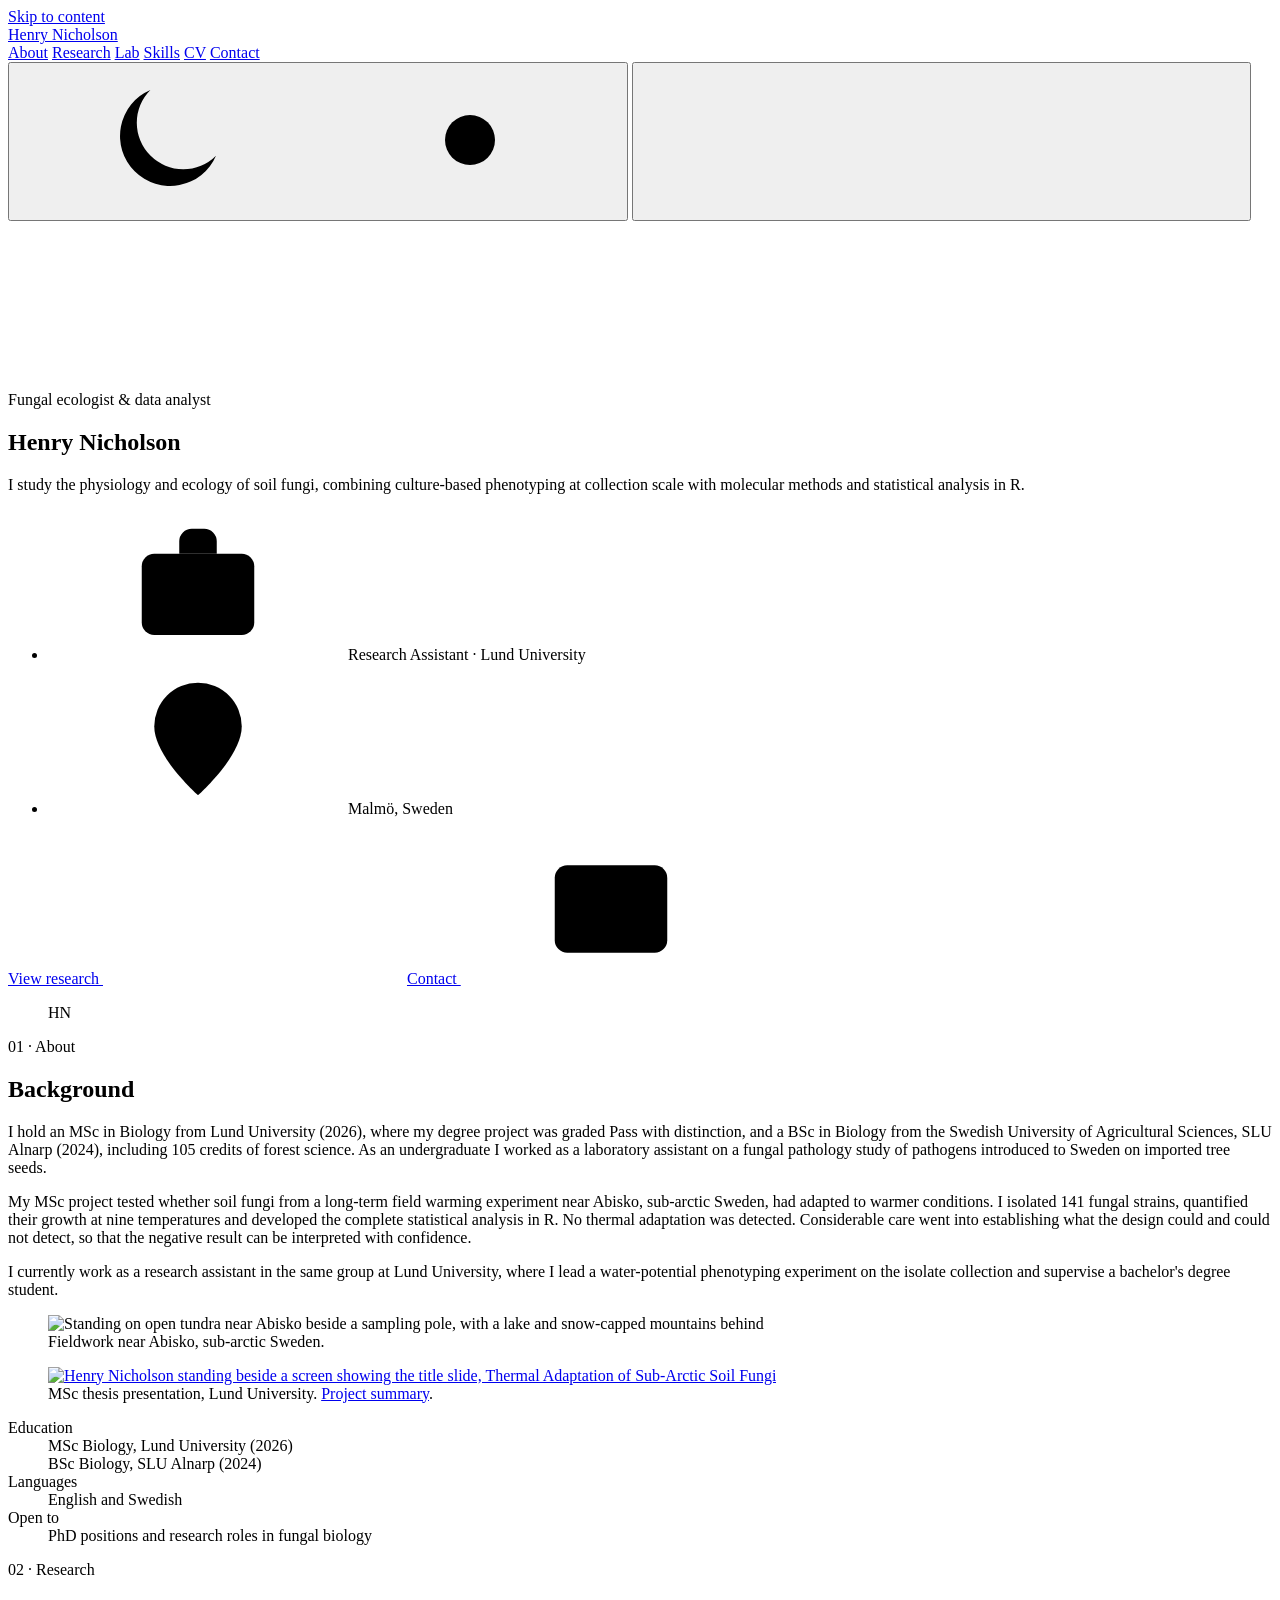
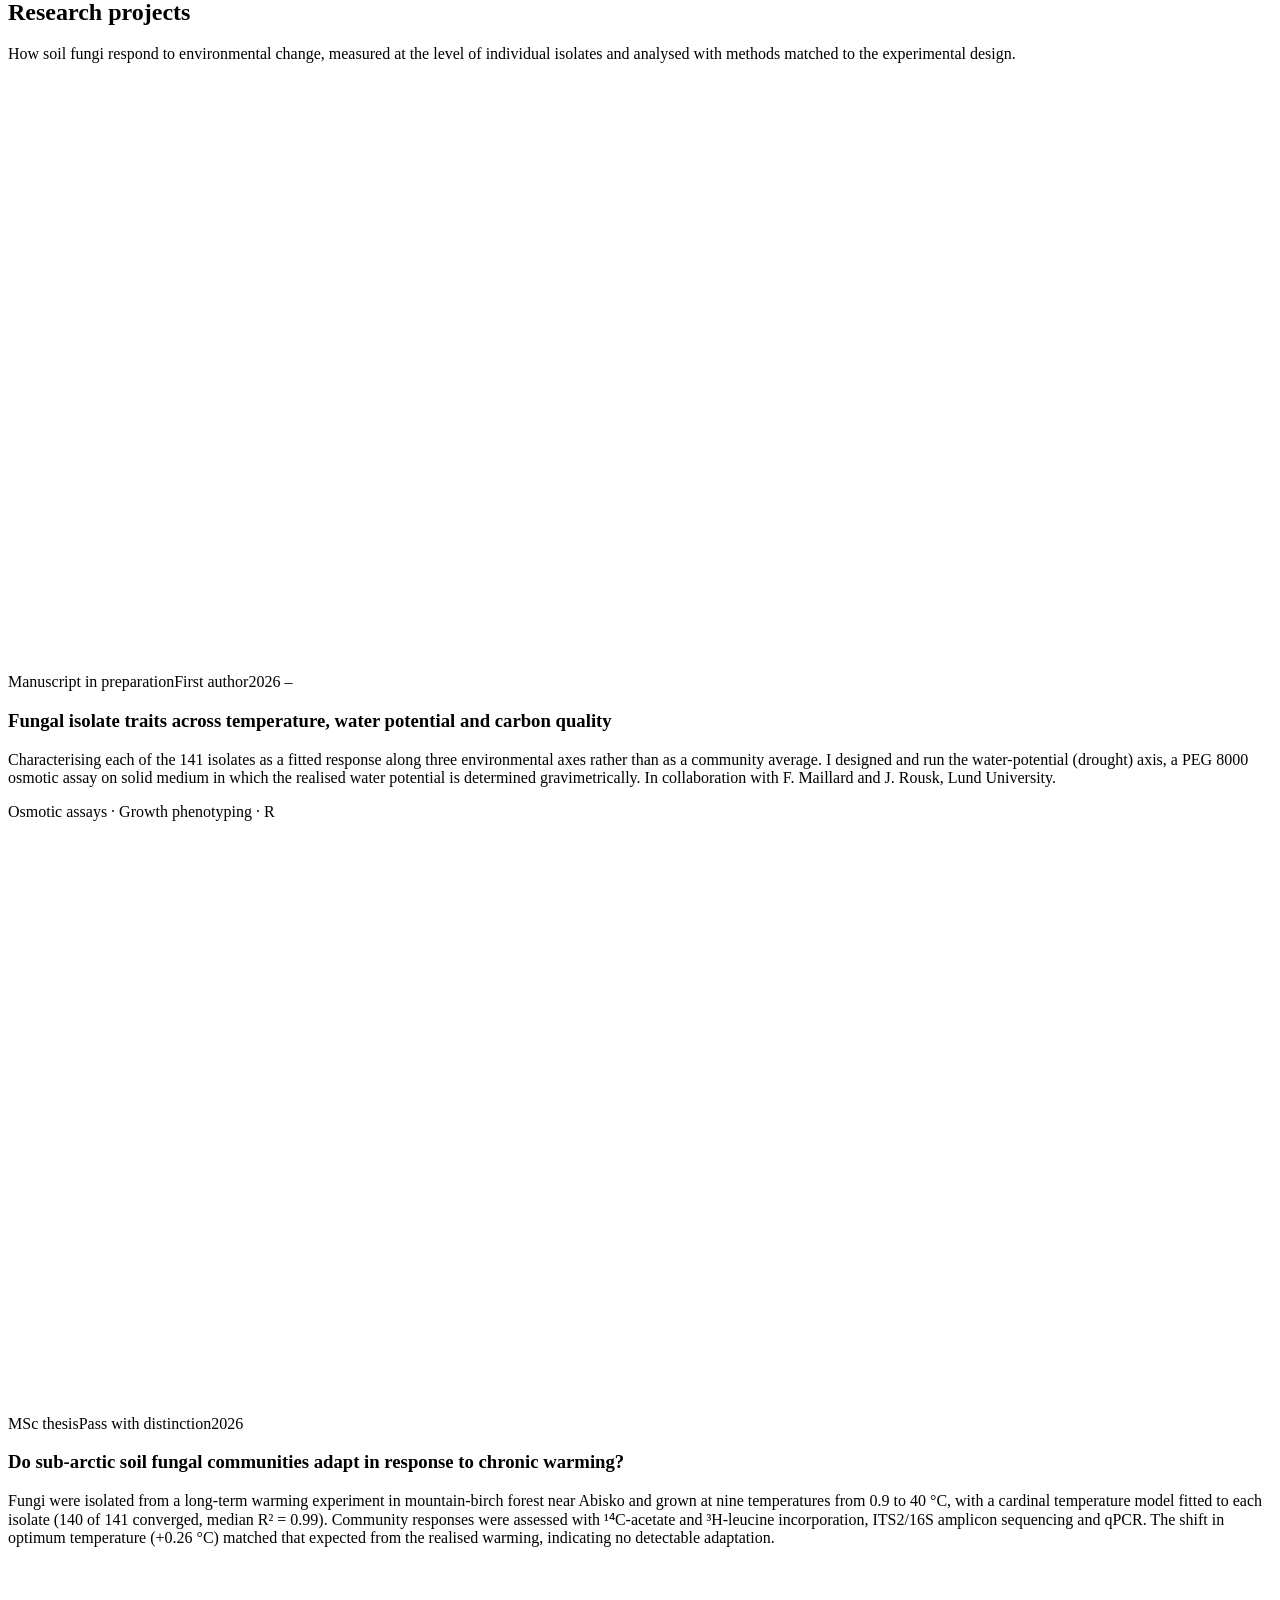
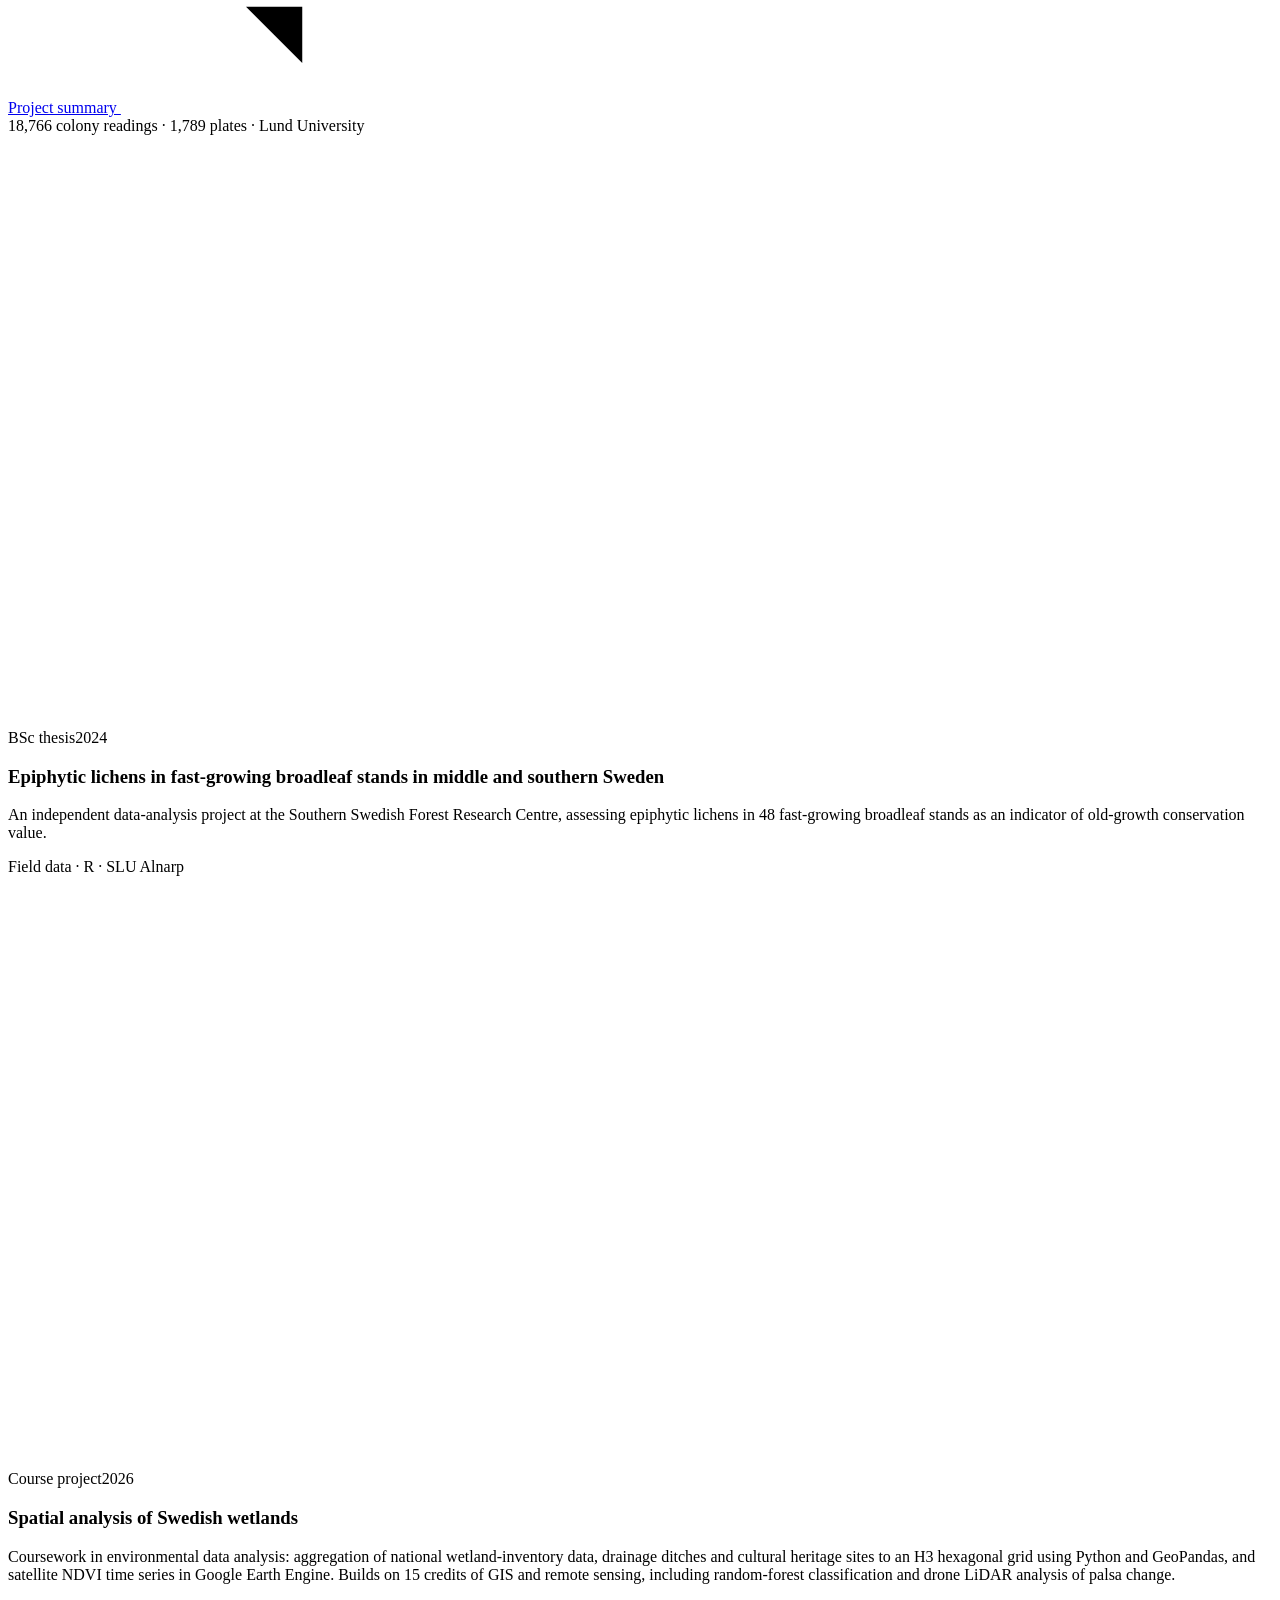
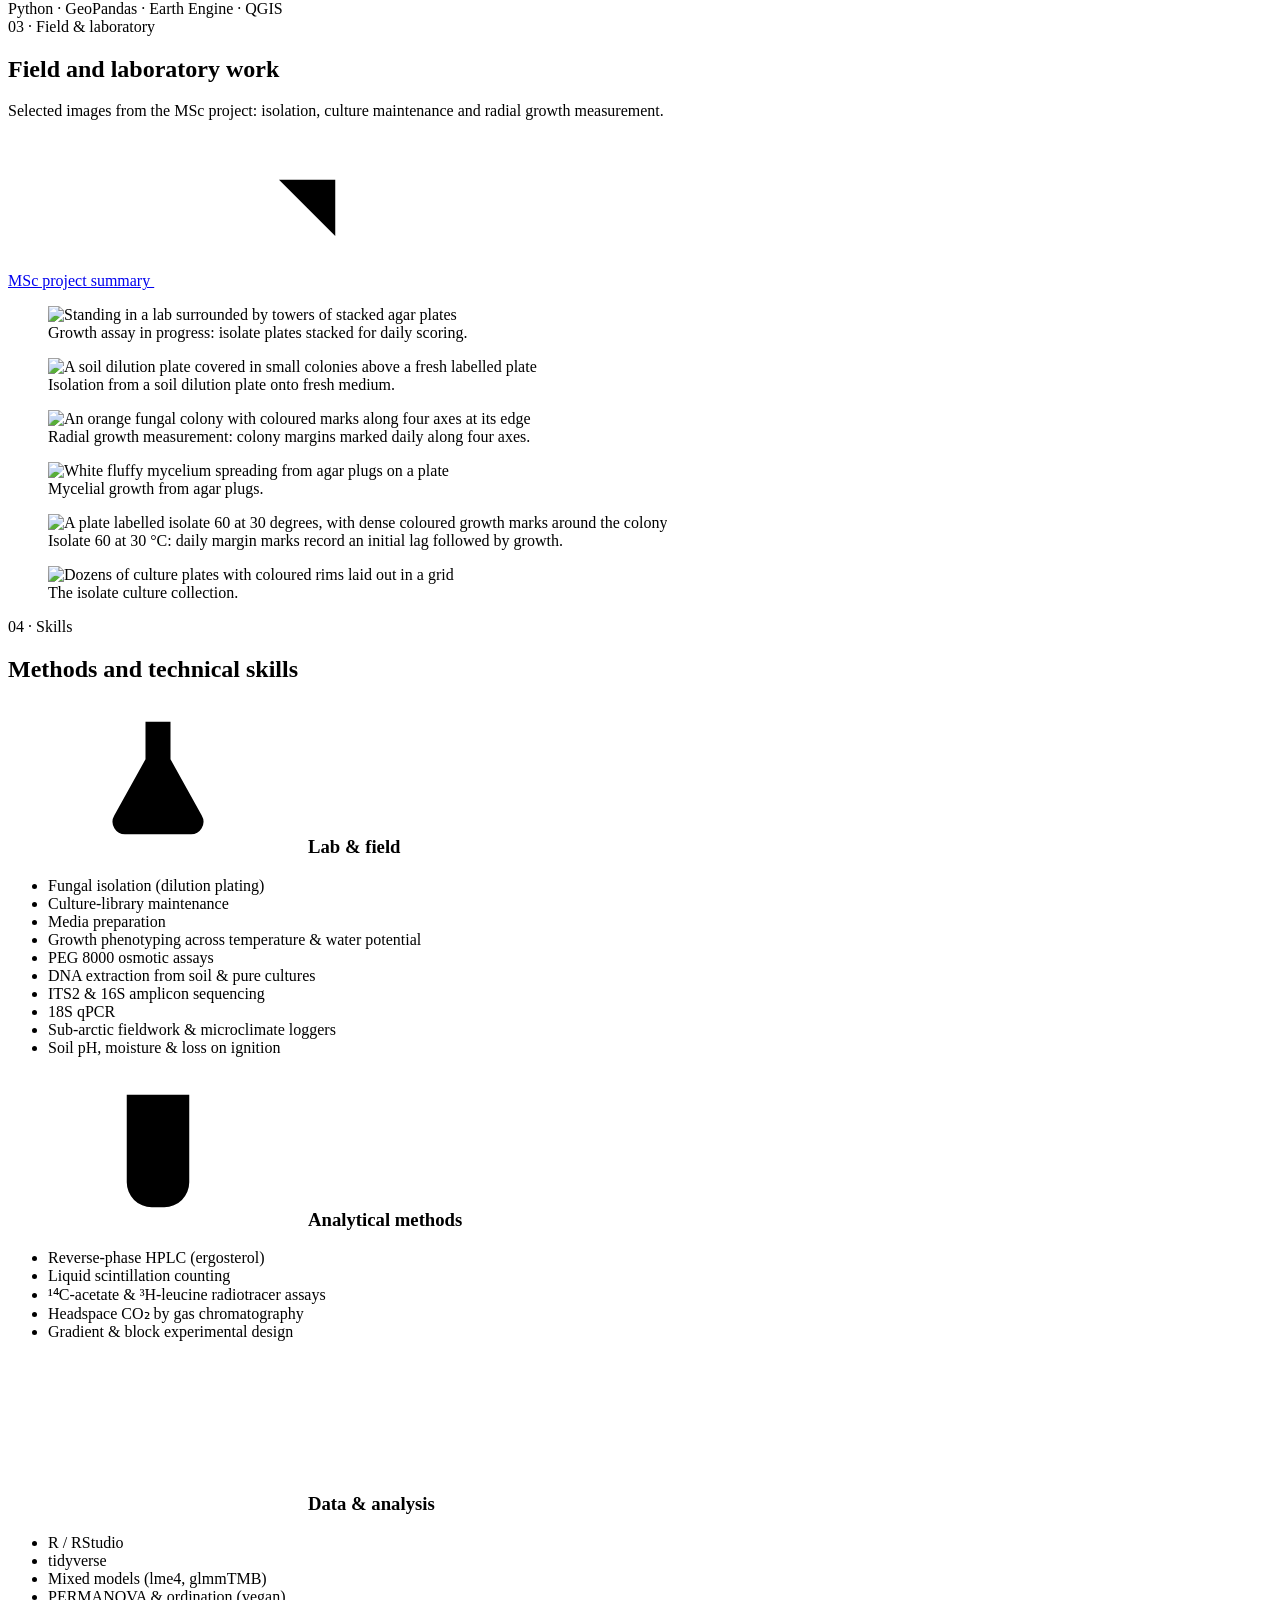
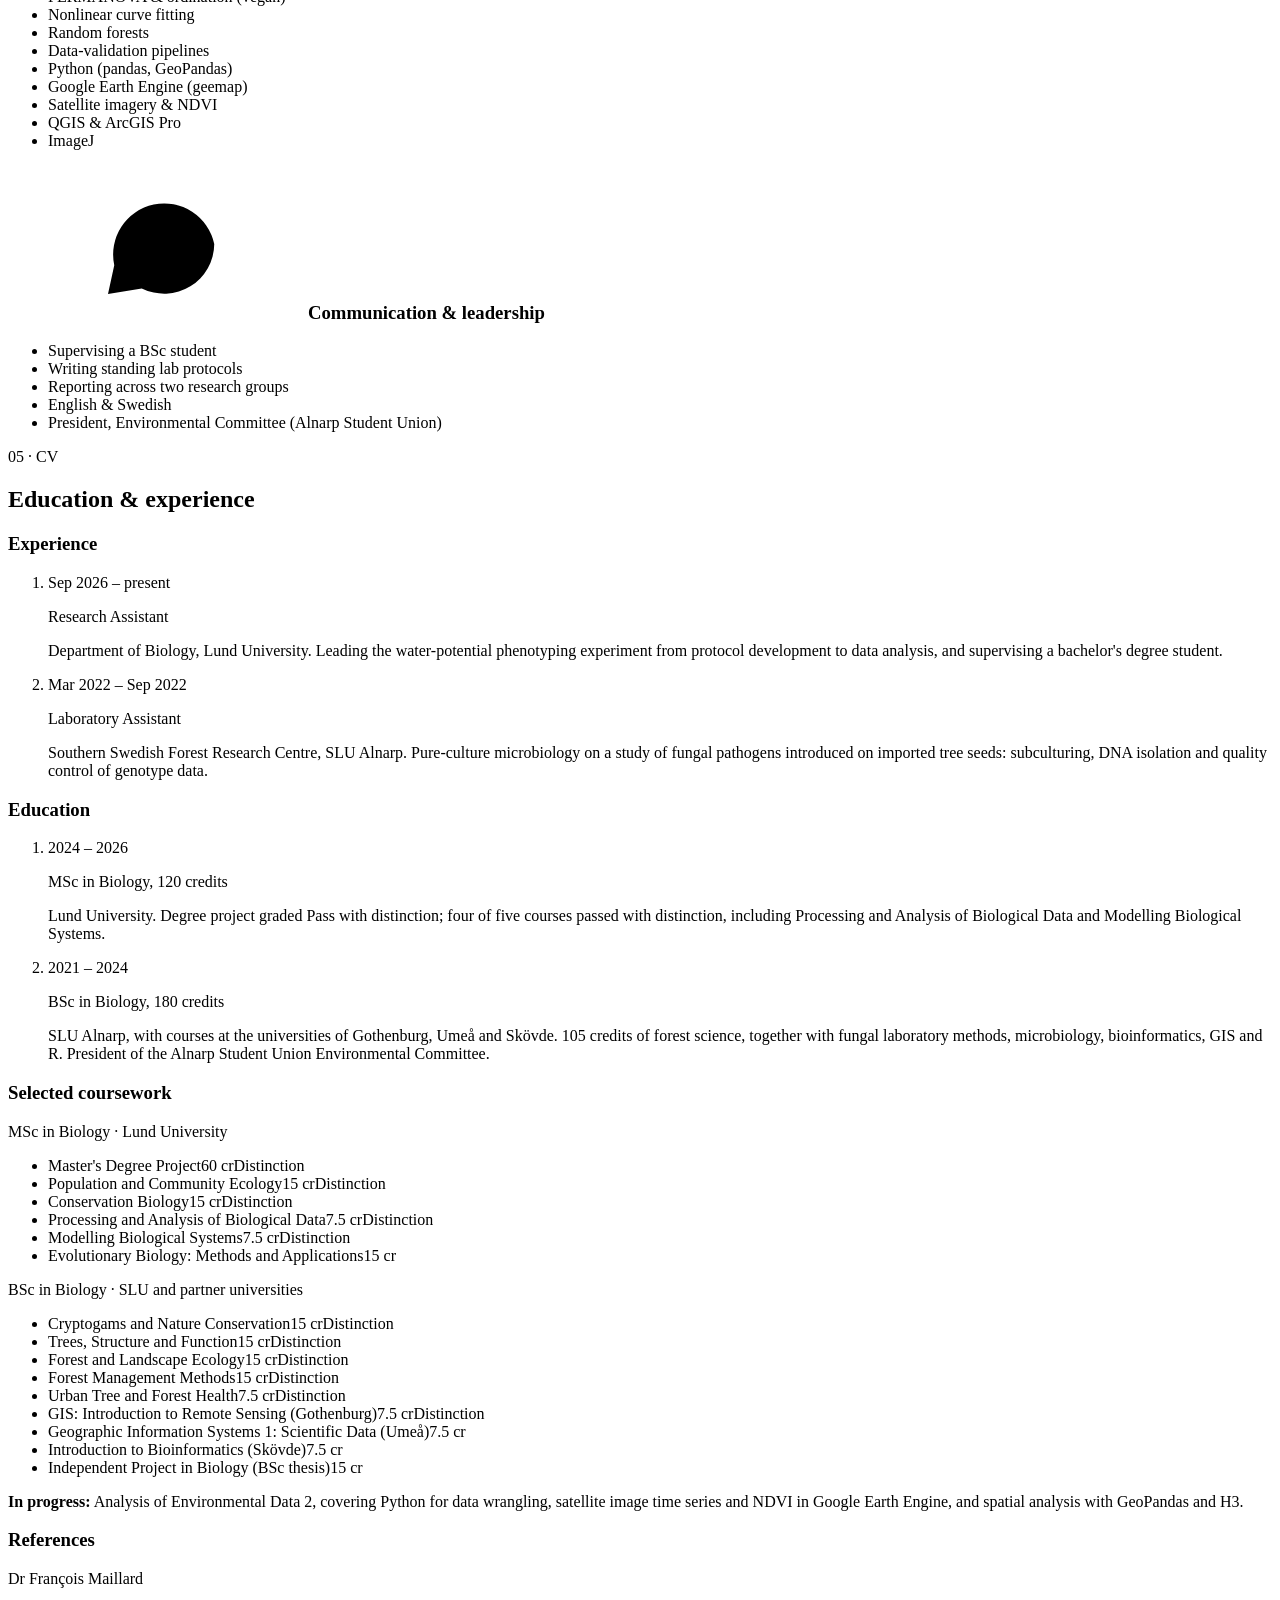
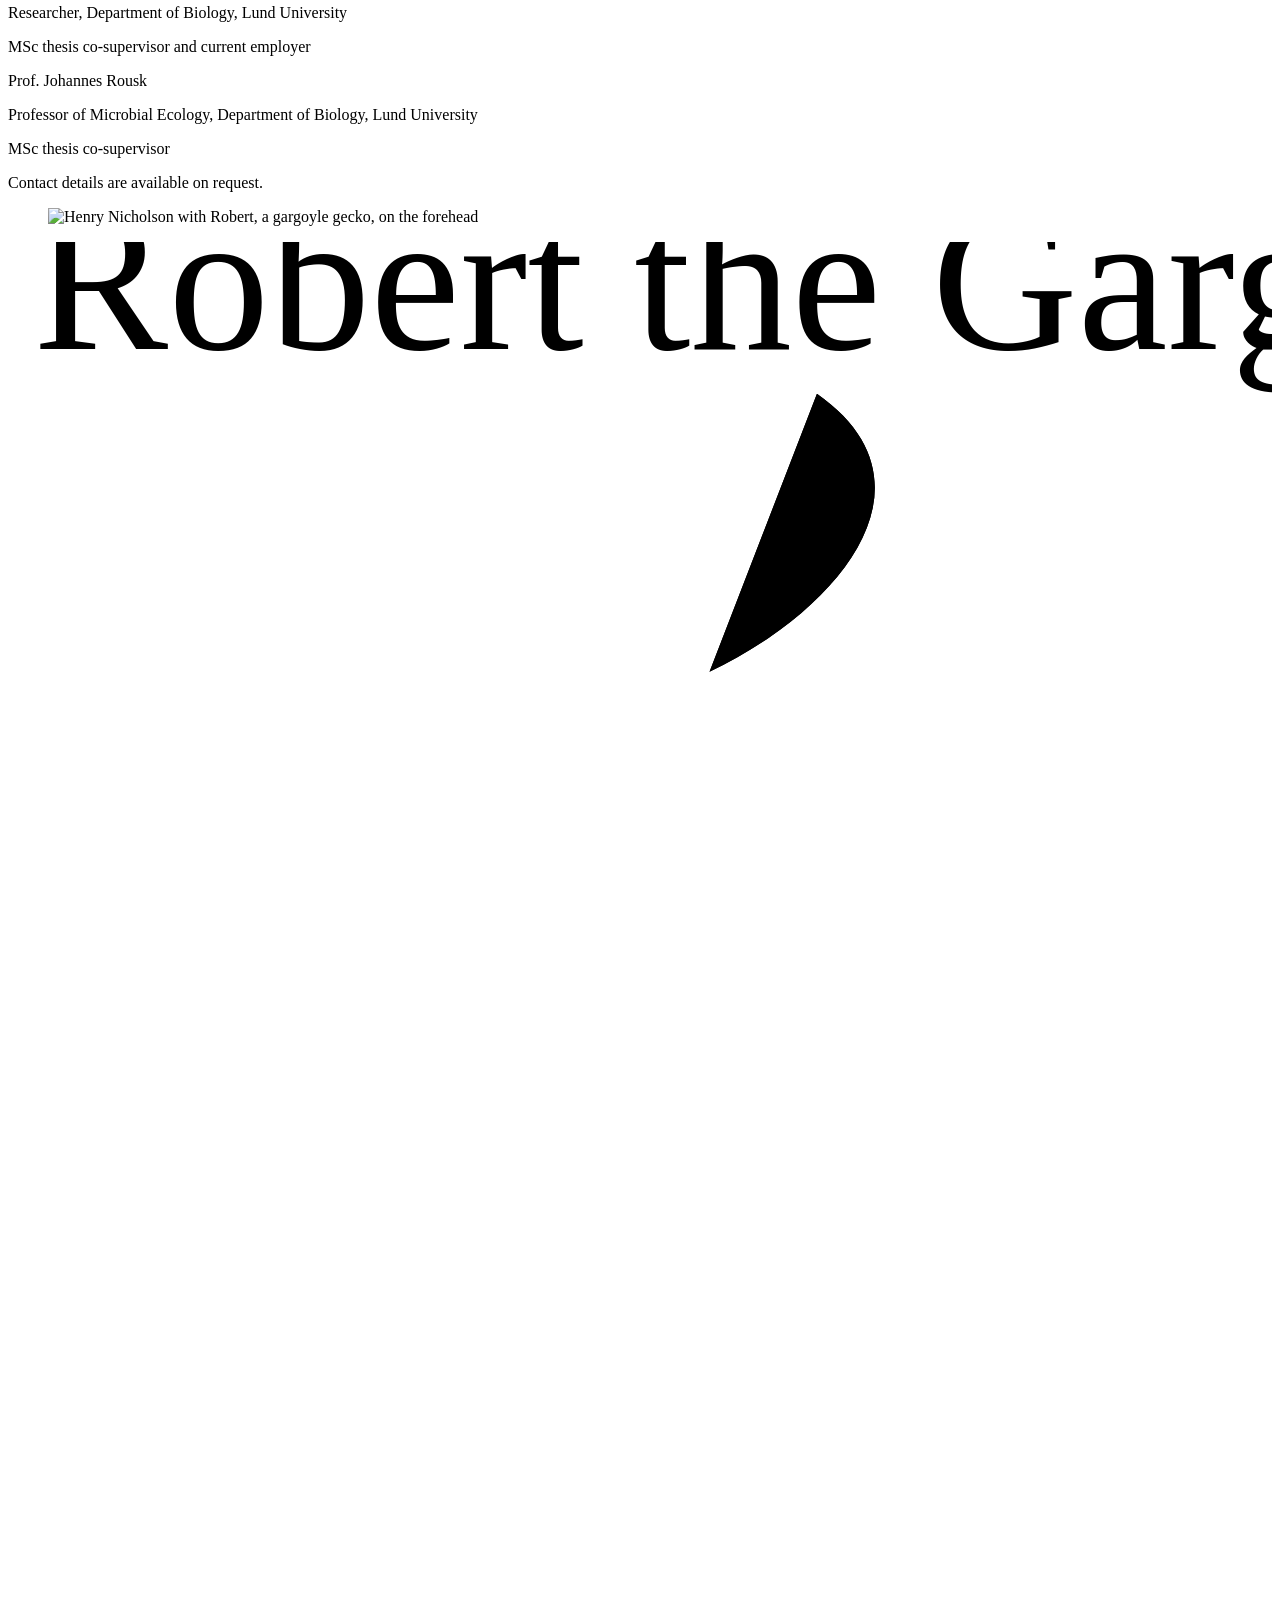
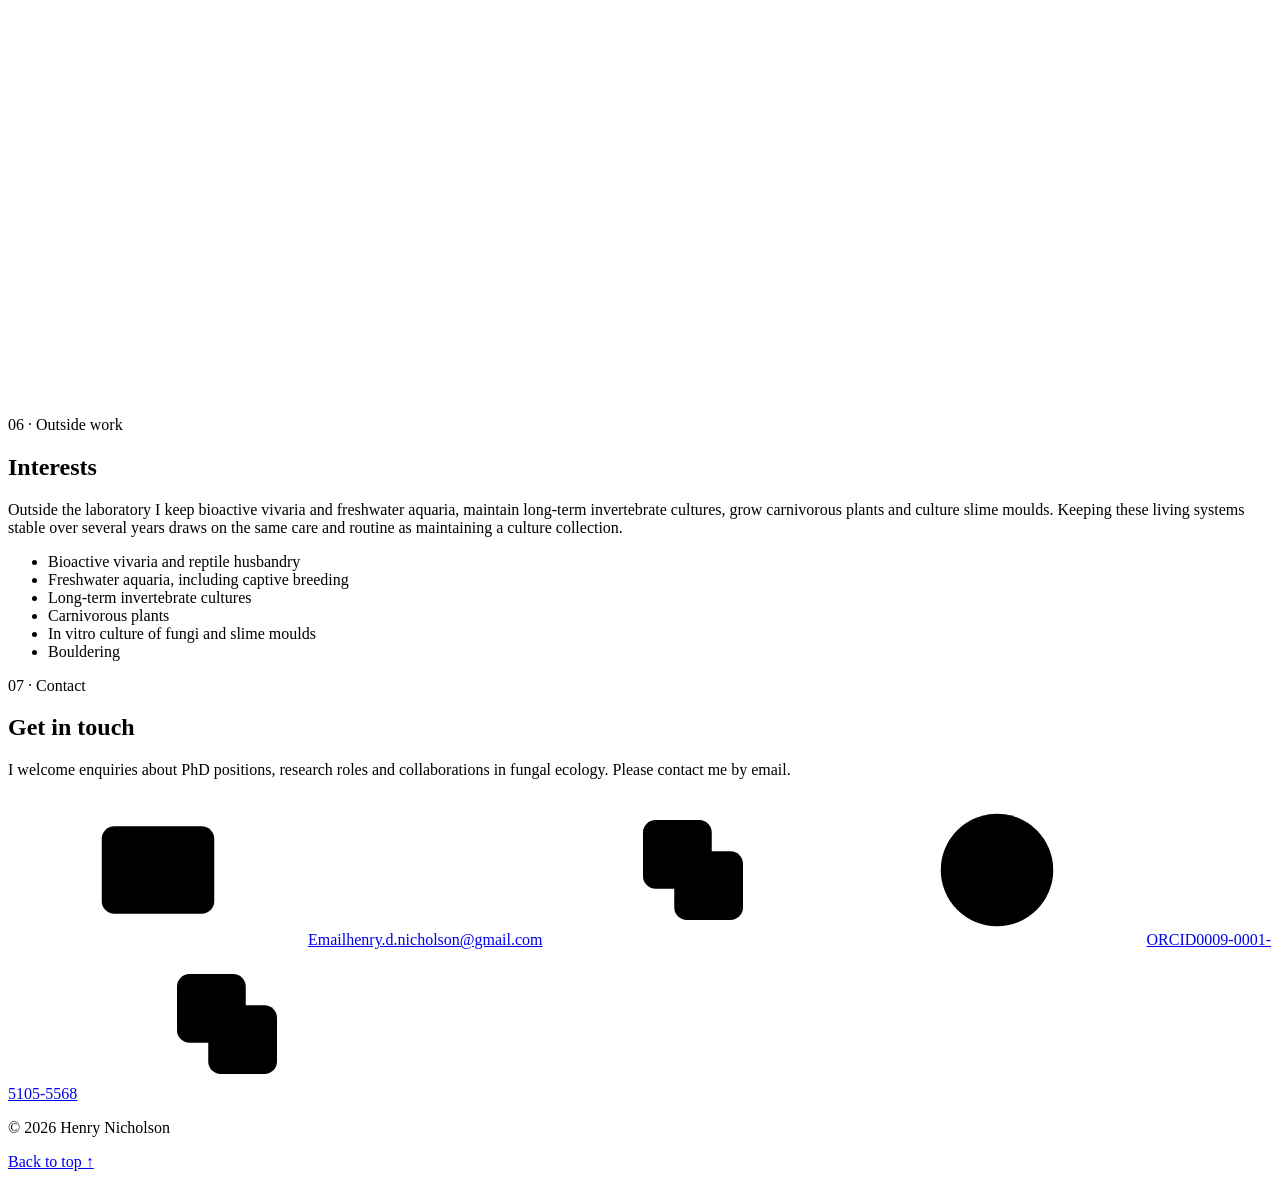
==== index.html @ ed3f0322 "Add home page and thesis page" ====
<!doctype html>
<html lang="en">
<head>
  <meta charset="utf-8">
  <meta name="viewport" content="width=device-width, initial-scale=1">
  <title>Henry Nicholson · Fungal Ecologist &amp; Data Analyst</title>
  <meta name="description" content="Henry Nicholson is a fungal ecologist and data analyst at Lund University, studying how soil fungi respond to temperature and drought, and analysing the data in R.">
  <meta property="og:title" content="Henry Nicholson · Fungal Ecologist &amp; Data Analyst">
  <meta property="og:description" content="Soil fungi at collection scale: isolation, growth phenotyping across temperature and water potential, and the R pipelines behind the results.">
  <meta property="og:type" content="website">
  <meta property="og:image" content="assets/portrait.jpg">
  <meta name="theme-color" content="#f6f4ee" media="(prefers-color-scheme: light)">
  <meta name="theme-color" content="#111714" media="(prefers-color-scheme: dark)">
  <link rel="icon" href="data:image/svg+xml,%3Csvg xmlns='http://www.w3.org/2000/svg' viewBox='0 0 64 64'%3E%3Crect width='64' height='64' rx='16' fill='%232f6b4f'/%3E%3Ctext x='32' y='42' font-family='Georgia,serif' font-size='27' font-weight='600' text-anchor='middle' fill='%23fff'%3EHN%3C/text%3E%3C/svg%3E">
  <link rel="preconnect" href="https://fonts.googleapis.com">
  <link rel="preconnect" href="https://fonts.gstatic.com" crossorigin>
  <link rel="stylesheet" href="https://fonts.googleapis.com/css2?family=Fraunces:opsz,wght@9..144,500;9..144,600&family=Inter:wght@400;500;600&display=swap">
  <link rel="stylesheet" href="css/style.css">
  <script>
    // Apply a saved light/dark choice before the page paints.
    try { var t = localStorage.getItem('theme'); if (t === 'light' || t === 'dark') document.documentElement.dataset.theme = t; } catch (e) {}
  </script>
  <script type="application/ld+json">
  {
    "@context": "https://schema.org",
    "@type": "Person",
    "name": "Henry Nicholson",
    "jobTitle": "Research Assistant",
    "description": "Fungal ecologist and data analyst working on the physiology and ecology of soil fungi.",
    "worksFor": { "@type": "CollegeOrUniversity", "name": "Lund University" },
    "alumniOf": [
      { "@type": "CollegeOrUniversity", "name": "Lund University" },
      { "@type": "CollegeOrUniversity", "name": "Swedish University of Agricultural Sciences" }
    ],
    "address": { "@type": "PostalAddress", "addressLocality": "Malmö", "addressCountry": "SE" },
    "email": "mailto:henry.d.nicholson@gmail.com",
    "sameAs": ["https://orcid.org/0009-0001-5105-5568"],
    "knowsAbout": ["Fungal ecology", "Soil fungi", "Thermal performance curves", "Amplicon sequencing", "qPCR", "Statistical analysis in R", "Spatial analysis"]
  }
  </script>
</head>
<body id="top">
  <a class="skip-link" href="#main">Skip to content</a>

  <!-- Icon sprite -->
  <svg width="0" height="0" style="position:absolute" aria-hidden="true" focusable="false">
    <symbol id="i-pin" viewBox="0 0 24 24"><path d="M12 21s-7-6.2-7-11a7 7 0 0 1 14 0c0 4.8-7 11-7 11z"/><circle cx="12" cy="10" r="2.5"/></symbol>
    <symbol id="i-work" viewBox="0 0 24 24"><rect x="3" y="7" width="18" height="13" rx="2"/><path d="M9 7V5a2 2 0 0 1 2-2h2a2 2 0 0 1 2 2v2M3 13h18"/></symbol>
    <symbol id="i-down" viewBox="0 0 24 24"><path d="M12 5v14m0 0-6-6m6 6 6-6"/></symbol>
    <symbol id="i-download" viewBox="0 0 24 24"><path d="M12 4v11m0 0-4-4m4 4 4-4M5 20h14"/></symbol>
    <symbol id="i-arrow" viewBox="0 0 24 24"><path d="M7 17 17 7M8 7h9v9"/></symbol>
    <symbol id="i-mail" viewBox="0 0 24 24"><rect x="3" y="5" width="18" height="14" rx="2"/><path d="m3 7 9 6 9-6"/></symbol>
    <symbol id="i-link" viewBox="0 0 24 24"><path d="M10 14a4 4 0 0 0 5.7 0l3-3a4 4 0 0 0-5.7-5.7l-1 1"/><path d="M14 10a4 4 0 0 0-5.7 0l-3 3a4 4 0 0 0 5.7 5.7l1-1"/></symbol>
    <symbol id="i-id" viewBox="0 0 24 24"><circle cx="12" cy="12" r="9"/><path d="M9 8v8M13 8h1.5a4 4 0 0 1 0 8H13z"/></symbol>
    <symbol id="i-copy" viewBox="0 0 24 24"><rect x="9" y="9" width="11" height="11" rx="2"/><path d="M15 9V6a2 2 0 0 0-2-2H6a2 2 0 0 0-2 2v7a2 2 0 0 0 2 2h3"/></symbol>
    <symbol id="i-check" viewBox="0 0 24 24"><path d="m5 12.5 4.5 4.5L19 7.5"/></symbol>
    <symbol id="i-globe" viewBox="0 0 24 24"><circle cx="12" cy="12" r="9"/><path d="M3 12h18M12 3a14 14 0 0 1 0 18M12 3a14 14 0 0 0 0 18"/></symbol>
    <symbol id="i-menu" viewBox="0 0 24 24"><path d="M4 7h16M4 12h16M4 17h16"/></symbol>
    <symbol id="i-close" viewBox="0 0 24 24"><path d="M6 6l12 12M18 6 6 18"/></symbol>
    <symbol id="i-sun" viewBox="0 0 24 24"><circle cx="12" cy="12" r="4"/><path d="M12 2v2M12 20v2M4.9 4.9l1.4 1.4M17.7 17.7l1.4 1.4M2 12h2M20 12h2M4.9 19.1l1.4-1.4M17.7 6.3l1.4-1.4"/></symbol>
    <symbol id="i-moon" viewBox="0 0 24 24"><path d="M20 14.5A8 8 0 1 1 9.5 4a6.5 6.5 0 0 0 10.5 10.5z"/></symbol>
    <symbol id="i-flask" viewBox="0 0 24 24"><path d="M9 3h6M10 3v6l-5 9a2 2 0 0 0 1.8 3h10.4a2 2 0 0 0 1.8-3l-5-9V3M7.4 15h9.2"/></symbol>
    <symbol id="i-beaker" viewBox="0 0 24 24"><path d="M5 3h14M7 3v14a4 4 0 0 0 4 4h2a4 4 0 0 0 4-4V3M7 11h10"/></symbol>
    <symbol id="i-chart" viewBox="0 0 24 24"><path d="M3 20h18M6 16v-4M11 16V7M16 16v-6M21 16V4"/></symbol>
    <symbol id="i-chat" viewBox="0 0 24 24"><path d="M21 12a8 8 0 0 1-11.6 7.1L4 20l1-4.6A8 8 0 1 1 21 12z"/></symbol>
  </svg>

  <header class="site-header">
    <div class="container header-inner">
      <a class="wordmark" href="#top">Henry Nicholson</a>
      <nav class="nav" id="site-nav" aria-label="Main">
        <a href="#about">About</a>
        <a href="#research">Research</a>
        <a href="#lab">Lab</a>
        <a href="#skills">Skills</a>
        <a href="#cv">CV</a>
        <a href="#contact">Contact</a>
      </nav>
      <div class="header-actions">
        <button class="icon-btn theme-btn" type="button" aria-label="Switch to dark theme">
          <svg class="icon icon-moon"><use href="#i-moon"/></svg>
          <svg class="icon icon-sun"><use href="#i-sun"/></svg>
        </button>
        <button class="icon-btn menu-btn" type="button" aria-controls="site-nav" aria-expanded="false" aria-label="Open menu">
          <svg class="icon icon-open"><use href="#i-menu"/></svg>
          <svg class="icon icon-close"><use href="#i-close"/></svg>
        </button>
      </div>
    </div>
  </header>

  <main id="main">
    <!-- ============ HERO ============ -->
    <section class="hero" aria-labelledby="hero-title">
      <canvas class="hyphae" aria-hidden="true"></canvas>
      <div class="container hero-grid">
        <div class="hero-text">
          <p class="eyebrow">Fungal ecologist &amp; data analyst</p>
          <h1 id="hero-title">Henry Nicholson</h1>
          <p class="lead">I study the physiology and ecology of soil fungi, combining culture-based phenotyping at collection scale with molecular methods and statistical analysis in R.</p>
          <ul class="hero-meta">
            <li><svg class="icon"><use href="#i-work"/></svg>Research Assistant · Lund University</li>
            <li><svg class="icon"><use href="#i-pin"/></svg>Malmö, Sweden</li>
          </ul>
          <div class="actions">
            <a class="btn btn-primary" href="#research">View research <svg class="icon"><use href="#i-down"/></svg></a>
            <a class="btn btn-secondary" href="#contact">Contact <svg class="icon"><use href="#i-mail"/></svg></a>
          </div>
        </div>

        <!-- Portrait: replace assets/portrait.jpg with any 4:5 photo. -->
        <figure class="portrait">
          <span class="initials" aria-hidden="true">HN</span>
          <img src="assets/portrait.jpg" alt="Portrait of Henry Nicholson" width="720" height="900" onload="this.parentNode.classList.add('has-photo')" onerror="this.remove()">
        </figure>
      </div>
    </section>

    <!-- ============ ABOUT ============ -->
    <section class="section" id="about" aria-labelledby="about-title">
      <div class="container">
        <div class="section-head reveal">
          <div>
            <span class="section-label">01 · About</span>
            <h2 id="about-title">Background</h2>
          </div>
        </div>
        <div class="about-grid">
          <div class="about-text reveal">
            <p>I hold an MSc in Biology from Lund University (2026), where my degree project was graded Pass with distinction, and a BSc in Biology from the Swedish University of Agricultural Sciences, SLU Alnarp (2024), including 105 credits of forest science. As an undergraduate I worked as a laboratory assistant on a fungal pathology study of pathogens introduced to Sweden on imported tree seeds.</p>
            <p>My MSc project tested whether soil fungi from a long-term field warming experiment near Abisko, sub-arctic Sweden, had adapted to warmer conditions. I isolated 141 fungal strains, quantified their growth at nine temperatures and developed the complete statistical analysis in R. No thermal adaptation was detected. Considerable care went into establishing what the design could and could not detect, so that the negative result can be interpreted with confidence.</p>
            <p>I currently work as a research assistant in the same group at Lund University, where I lead a water-potential phenotyping experiment on the isolate collection and supervise a bachelor's degree student.</p>
          </div>
          <div class="about-side reveal">
            <figure class="photo">
              <img src="assets/photos/field-abisko.jpg" alt="Standing on open tundra near Abisko beside a sampling pole, with a lake and snow-capped mountains behind" width="1600" height="1200" loading="lazy">
              <figcaption>Fieldwork near Abisko, sub-arctic Sweden.</figcaption>
            </figure>
            <figure class="photo">
              <a href="thesis.html"><img src="assets/thesis/defence.jpg" alt="Henry Nicholson standing beside a screen showing the title slide, Thermal Adaptation of Sub-Arctic Soil Fungi" width="1600" height="1103" loading="lazy"></a>
              <figcaption>MSc thesis presentation, Lund University. <a href="thesis.html">Project summary</a>.</figcaption>
            </figure>
            <dl class="facts">
              <div><dt>Education</dt><dd>MSc Biology, Lund University (2026)<br>BSc Biology, SLU Alnarp (2024)</dd></div>
              <div><dt>Languages</dt><dd>English and Swedish</dd></div>
              <div><dt>Open to</dt><dd>PhD positions and research roles in fungal biology</dd></div>
            </dl>
          </div>
        </div>
      </div>
    </section>

    <!-- ============ RESEARCH ============ -->
    <section class="section" id="research" aria-labelledby="research-title">
      <div class="container">
        <div class="section-head reveal">
          <div>
            <span class="section-label">02 · Research</span>
            <h2 id="research-title">Research projects</h2>
            <p class="section-intro">How soil fungi respond to environmental change, measured at the level of individual isolates and analysed with methods matched to the experimental design.</p>
          </div>
        </div>

        <div class="cards">
          <article class="card reveal">
            <div class="card-visual" aria-hidden="true">
              <svg class="viz viz-assay" data-anim="assay" viewBox="0 0 300 140" preserveAspectRatio="xMidYMid meet"></svg>
            </div>
            <div class="tags"><span class="tag">Manuscript in preparation</span><span class="tag">First author</span><span class="tag tag-muted">2026 –</span></div>
            <h3>Fungal isolate traits across temperature, water potential and carbon quality</h3>
            <p>Characterising each of the 141 isolates as a fitted response along three environmental axes rather than as a community average. I designed and run the water-potential (drought) axis, a PEG 8000 osmotic assay on solid medium in which the realised water potential is determined gravimetrically. In collaboration with F. Maillard and J. Rousk, Lund University.</p>
            <div class="card-foot">Osmotic assays · Growth phenotyping · R</div>
          </article>

          <article class="card reveal">
            <a class="card-visual" href="thesis.html" tabindex="-1" aria-hidden="true">
              <svg class="viz viz-fit" data-anim="fit" viewBox="0 0 300 140" preserveAspectRatio="xMidYMid meet"></svg>
            </a>
            <div class="tags"><span class="tag">MSc thesis</span><span class="tag">Pass with distinction</span><span class="tag tag-muted">2026</span></div>
            <h3>Do sub-arctic soil fungal communities adapt in response to chronic warming?</h3>
            <p>Fungi were isolated from a long-term warming experiment in mountain-birch forest near Abisko and grown at nine temperatures from 0.9 to 40&nbsp;°C, with a cardinal temperature model fitted to each isolate (140 of 141 converged, median R² = 0.99). Community responses were assessed with ¹⁴C-acetate and ³H-leucine incorporation, ITS2/16S amplicon sequencing and qPCR. The shift in optimum temperature (+0.26&nbsp;°C) matched that expected from the realised warming, indicating no detectable adaptation.</p>
            <a class="card-link" href="thesis.html">Project summary <svg class="icon"><use href="#i-arrow"/></svg></a>
            <div class="card-foot">18,766 colony readings · 1,789 plates · Lund University</div>
          </article>

          <article class="card reveal">
            <div class="card-visual" aria-hidden="true">
              <svg class="viz viz-lichen" data-anim="lichen" viewBox="0 0 300 140" preserveAspectRatio="xMidYMid slice"></svg>
            </div>
            <div class="tags"><span class="tag">BSc thesis</span><span class="tag tag-muted">2024</span></div>
            <h3>Epiphytic lichens in fast-growing broadleaf stands in middle and southern Sweden</h3>
            <p>An independent data-analysis project at the Southern Swedish Forest Research Centre, assessing epiphytic lichens in 48 fast-growing broadleaf stands as an indicator of old-growth conservation value.</p>
            <div class="card-foot">Field data · R · SLU Alnarp</div>
          </article>

          <article class="card reveal">
            <div class="card-visual" aria-hidden="true">
              <svg class="viz viz-hex" data-anim="hex" viewBox="0 0 300 140" preserveAspectRatio="xMidYMid slice"></svg>
            </div>
            <div class="tags"><span class="tag">Course project</span><span class="tag tag-muted">2026</span></div>
            <h3>Spatial analysis of Swedish wetlands</h3>
            <p>Coursework in environmental data analysis: aggregation of national wetland-inventory data, drainage ditches and cultural heritage sites to an H3 hexagonal grid using Python and GeoPandas, and satellite NDVI time series in Google Earth Engine. Builds on 15 credits of GIS and remote sensing, including random-forest classification and drone LiDAR analysis of palsa change.</p>
            <div class="card-foot">Python · GeoPandas · Earth Engine · QGIS</div>
          </article>
        </div>
      </div>
    </section>

    <!-- ============ FIELD & LAB ============ -->
    <section class="section" id="lab" aria-labelledby="lab-title">
      <div class="container">
        <div class="section-head reveal">
          <div>
            <span class="section-label">03 · Field &amp; laboratory</span>
            <h2 id="lab-title">Field and laboratory work</h2>
            <p class="section-intro">Selected images from the MSc project: isolation, culture maintenance and radial growth measurement.</p>
          </div>
          <a class="btn btn-secondary" href="thesis.html">MSc project summary <svg class="icon"><use href="#i-arrow"/></svg></a>
        </div>
        <div class="mosaic">
          <figure class="tile tall reveal">
            <img src="assets/photos/plate-hell.jpg" alt="Standing in a lab surrounded by towers of stacked agar plates" width="975" height="1300" loading="lazy">
            <figcaption>Growth assay in progress: isolate plates stacked for daily scoring.</figcaption>
          </figure>
          <figure class="tile tall reveal">
            <img src="assets/photos/isolation.jpg" alt="A soil dilution plate covered in small colonies above a fresh labelled plate" width="975" height="1300" loading="lazy">
            <figcaption>Isolation from a soil dilution plate onto fresh medium.</figcaption>
          </figure>
          <figure class="tile reveal">
            <img src="assets/photos/growth-marks.jpg" alt="An orange fungal colony with coloured marks along four axes at its edge" width="684" height="690" loading="lazy">
            <figcaption>Radial growth measurement: colony margins marked daily along four axes.</figcaption>
          </figure>
          <figure class="tile reveal">
            <img src="assets/photos/plugs-mycelium.jpg" alt="White fluffy mycelium spreading from agar plugs on a plate" width="975" height="1300" loading="lazy">
            <figcaption>Mycelial growth from agar plugs.</figcaption>
          </figure>
          <figure class="tile wide reveal">
            <img src="assets/photos/lag-then-growth.jpg" alt="A plate labelled isolate 60 at 30 degrees, with dense coloured growth marks around the colony" width="1500" height="753" loading="lazy">
            <figcaption>Isolate 60 at 30&nbsp;°C: daily margin marks record an initial lag followed by growth.</figcaption>
          </figure>
          <figure class="tile reveal">
            <img src="assets/thesis/isolate-library.jpg" alt="Dozens of culture plates with coloured rims laid out in a grid" width="1400" height="1050" loading="lazy">
            <figcaption>The isolate culture collection.</figcaption>
          </figure>
        </div>
      </div>
    </section>

    <!-- ============ SKILLS ============ -->
    <section class="section" id="skills" aria-labelledby="skills-title">
      <div class="container">
        <div class="section-head reveal">
          <div>
            <span class="section-label">04 · Skills</span>
            <h2 id="skills-title">Methods and technical skills</h2>
          </div>
        </div>
        <div class="skills">
          <div class="skill-group reveal">
            <h3><svg class="icon"><use href="#i-flask"/></svg>Lab &amp; field</h3>
            <ul class="chips">
              <li>Fungal isolation (dilution plating)</li>
              <li>Culture-library maintenance</li>
              <li>Media preparation</li>
              <li>Growth phenotyping across temperature &amp; water potential</li>
              <li>PEG 8000 osmotic assays</li>
              <li>DNA extraction from soil &amp; pure cultures</li>
              <li>ITS2 &amp; 16S amplicon sequencing</li>
              <li>18S qPCR</li>
              <li>Sub-arctic fieldwork &amp; microclimate loggers</li>
              <li>Soil pH, moisture &amp; loss on ignition</li>
            </ul>
          </div>
          <div class="skill-group reveal">
            <h3><svg class="icon"><use href="#i-beaker"/></svg>Analytical methods</h3>
            <ul class="chips">
              <li>Reverse-phase HPLC (ergosterol)</li>
              <li>Liquid scintillation counting</li>
              <li>¹⁴C-acetate &amp; ³H-leucine radiotracer assays</li>
              <li>Headspace CO₂ by gas chromatography</li>
              <li>Gradient &amp; block experimental design</li>
            </ul>
          </div>
          <div class="skill-group reveal">
            <h3><svg class="icon"><use href="#i-chart"/></svg>Data &amp; analysis</h3>
            <ul class="chips">
              <li>R / RStudio</li>
              <li>tidyverse</li>
              <li>Mixed models (lme4, glmmTMB)</li>
              <li>PERMANOVA &amp; ordination (vegan)</li>
              <li>Nonlinear curve fitting</li>
              <li>Random forests</li>
              <li>Data-validation pipelines</li>
              <li>Python (pandas, GeoPandas)</li>
              <li>Google Earth Engine (geemap)</li>
              <li>Satellite imagery &amp; NDVI</li>
              <li>QGIS &amp; ArcGIS Pro</li>
              <li>ImageJ</li>
            </ul>
          </div>
          <div class="skill-group reveal">
            <h3><svg class="icon"><use href="#i-chat"/></svg>Communication &amp; leadership</h3>
            <ul class="chips">
              <li>Supervising a BSc student</li>
              <li>Writing standing lab protocols</li>
              <li>Reporting across two research groups</li>
              <li>English &amp; Swedish</li>
              <li>President, Environmental Committee (Alnarp Student Union)</li>
            </ul>
          </div>
        </div>
      </div>
    </section>

    <!-- ============ CV ============ -->
    <section class="section" id="cv" aria-labelledby="cv-title">
      <div class="container">
        <div class="section-head reveal">
          <div>
            <span class="section-label">05 · CV</span>
            <h2 id="cv-title">Education &amp; experience</h2>
          </div>
          <!-- To offer a CV download, save a web version (no phone number, home address or referee emails)
               as assets/cv.pdf and uncomment this button:
          <a class="btn btn-secondary" href="assets/cv.pdf" download>Full CV (PDF) <svg class="icon"><use href="#i-download"/></svg></a>
          -->
        </div>

        <div class="cv-grid">
          <div class="cv-col reveal">
            <h3>Experience</h3>
            <ol class="timeline">
              <li>
                <span class="when">Sep 2026 – present</span>
                <p class="what">Research Assistant</p>
                <p class="where">Department of Biology, Lund University. Leading the water-potential phenotyping experiment from protocol development to data analysis, and supervising a bachelor's degree student.</p>
              </li>
              <li>
                <span class="when">Mar 2022 – Sep 2022</span>
                <p class="what">Laboratory Assistant</p>
                <p class="where">Southern Swedish Forest Research Centre, SLU Alnarp. Pure-culture microbiology on a study of fungal pathogens introduced on imported tree seeds: subculturing, DNA isolation and quality control of genotype data.</p>
              </li>
            </ol>
          </div>
          <div class="cv-col reveal">
            <h3>Education</h3>
            <ol class="timeline">
              <li>
                <span class="when">2024 – 2026</span>
                <p class="what">MSc in Biology, 120 credits</p>
                <p class="where">Lund University. Degree project graded Pass with distinction; four of five courses passed with distinction, including Processing and Analysis of Biological Data and Modelling Biological Systems.</p>
              </li>
              <li>
                <span class="when">2021 – 2024</span>
                <p class="what">BSc in Biology, 180 credits</p>
                <p class="where">SLU Alnarp, with courses at the universities of Gothenburg, Umeå and Skövde. 105 credits of forest science, together with fungal laboratory methods, microbiology, bioinformatics, GIS and R. President of the Alnarp Student Union Environmental Committee.</p>
              </li>
            </ol>
          </div>
        </div>

        <div class="coursework reveal">
          <h3>Selected coursework</h3>
          <div class="course-grid">
            <div>
              <p class="course-head">MSc in Biology · Lund University</p>
              <ul class="course-list">
                <li><span class="cname">Master's Degree Project</span><span class="cr">60 cr</span><span class="tag">Distinction</span></li>
                <li><span class="cname">Population and Community Ecology</span><span class="cr">15 cr</span><span class="tag">Distinction</span></li>
                <li><span class="cname">Conservation Biology</span><span class="cr">15 cr</span><span class="tag">Distinction</span></li>
                <li><span class="cname">Processing and Analysis of Biological Data</span><span class="cr">7.5 cr</span><span class="tag">Distinction</span></li>
                <li><span class="cname">Modelling Biological Systems</span><span class="cr">7.5 cr</span><span class="tag">Distinction</span></li>
                <li><span class="cname">Evolutionary Biology: Methods and Applications</span><span class="cr">15 cr</span></li>
              </ul>
            </div>
            <div>
              <p class="course-head">BSc in Biology · SLU and partner universities</p>
              <ul class="course-list">
                <li><span class="cname">Cryptogams and Nature Conservation</span><span class="cr">15 cr</span><span class="tag">Distinction</span></li>
                <li><span class="cname">Trees, Structure and Function</span><span class="cr">15 cr</span><span class="tag">Distinction</span></li>
                <li><span class="cname">Forest and Landscape Ecology</span><span class="cr">15 cr</span><span class="tag">Distinction</span></li>
                <li><span class="cname">Forest Management Methods</span><span class="cr">15 cr</span><span class="tag">Distinction</span></li>
                <li><span class="cname">Urban Tree and Forest Health</span><span class="cr">7.5 cr</span><span class="tag">Distinction</span></li>
                <li><span class="cname">GIS: Introduction to Remote Sensing <span class="where-at">(Gothenburg)</span></span><span class="cr">7.5 cr</span><span class="tag">Distinction</span></li>
                <li><span class="cname">Geographic Information Systems 1: Scientific Data <span class="where-at">(Umeå)</span></span><span class="cr">7.5 cr</span></li>
                <li><span class="cname">Introduction to Bioinformatics <span class="where-at">(Skövde)</span></span><span class="cr">7.5 cr</span></li>
                <li><span class="cname">Independent Project in Biology (BSc thesis)</span><span class="cr">15 cr</span></li>
              </ul>
            </div>
          </div>
          <p class="course-ongoing"><strong>In progress:</strong> Analysis of Environmental Data 2, covering Python for data wrangling, satellite image time series and NDVI in Google Earth Engine, and spatial analysis with GeoPandas and H3.</p>
        </div>

        <div class="referees reveal">
          <h3>References</h3>
          <div class="referee-grid">
            <div class="referee">
              <p class="ref-name">Dr François Maillard</p>
              <p class="ref-role">Researcher, Department of Biology, Lund University</p>
              <p class="ref-rel">MSc thesis co-supervisor and current employer</p>
            </div>
            <div class="referee">
              <p class="ref-name">Prof. Johannes Rousk</p>
              <p class="ref-role">Professor of Microbial Ecology, Department of Biology, Lund University</p>
              <p class="ref-rel">MSc thesis co-supervisor</p>
            </div>
          </div>
          <p class="ref-note">Contact details are available on request.</p>
        </div>
      </div>
    </section>

    <!-- ============ OUTSIDE WORK ============ -->
    <section class="section" id="interests" aria-labelledby="interests-title">
      <div class="container interests-grid">
        <div class="portrait-wrap reveal">
          <figure class="portrait">
            <img src="assets/headshot.webp" alt="Henry Nicholson with Robert, a gargoyle gecko, on the forehead" width="920" height="1200" loading="lazy">
          </figure>
          <!-- Label and arrow drawn in the photo's own proportions (4:5 box plus a band above it) -->
          <svg class="gecko-arrow" viewBox="0 -15 100 140" aria-hidden="true" focusable="false">
            <path class="ga-halo" d="M64 -3 C74 4 66 14 55.5 19 M55.5 19 l4 0.2 M55.5 19 l2.4 -3.2"/>
            <path class="ga-line" d="M64 -3 C74 4 66 14 55.5 19 M55.5 19 l4 0.2 M55.5 19 l2.4 -3.2"/>
            <text x="2" y="-6.5">Robert the Gargoyle Gecko</text>
          </svg>
        </div>
        <div class="reveal">
          <span class="section-label">06 · Outside work</span>
          <h2 id="interests-title">Interests</h2>
          <p class="interests-lead">Outside the laboratory I keep bioactive vivaria and freshwater aquaria, maintain long-term invertebrate cultures, grow carnivorous plants and culture slime moulds. Keeping these living systems stable over several years draws on the same care and routine as maintaining a culture collection.</p>
          <ul class="chips">
            <li>Bioactive vivaria and reptile husbandry</li>
            <li>Freshwater aquaria, including captive breeding</li>
            <li>Long-term invertebrate cultures</li>
            <li>Carnivorous plants</li>
            <li>In vitro culture of fungi and slime moulds</li>
            <li>Bouldering</li>
          </ul>
          <div class="aquarium" aria-hidden="true"></div>
        </div>
      </div>
    </section>

    <!-- ============ CONTACT ============ -->
    <section class="section section-contact" id="contact" aria-labelledby="contact-title">
      <div class="container">
        <div class="contact-card reveal">
          <div>
            <span class="section-label">07 · Contact</span>
            <h2 id="contact-title">Get in touch</h2>
            <p>I welcome enquiries about PhD positions, research roles and collaborations in fungal ecology. Please contact me by email.</p>
          </div>
          <div class="contact-links">
            <!-- A click copies the address or iD to the clipboard; Cmd/Ctrl-click still opens the link. -->
            <a href="mailto:henry.d.nicholson@gmail.com" data-copy="henry.d.nicholson@gmail.com" title="Click to copy the email address"><span class="cl-label"><svg class="icon"><use href="#i-mail"/></svg>Email</span><span class="cl-handle">henry.d.nicholson@gmail.com</span><svg class="icon cl-copy" aria-hidden="true"><use href="#i-copy"/></svg></a>
            <a href="https://orcid.org/0009-0001-5105-5568" rel="me" data-copy="0009-0001-5105-5568" title="Click to copy the ORCID iD"><span class="cl-label"><svg class="icon"><use href="#i-id"/></svg>ORCID</span><span class="cl-handle">0009-0001-5105-5568</span><svg class="icon cl-copy" aria-hidden="true"><use href="#i-copy"/></svg></a>
            <!-- Add LinkedIn when you have it:
            <a href="https://www.linkedin.com/in/YOUR-NAME" rel="me"><span class="cl-label"><svg class="icon"><use href="#i-link"/></svg>LinkedIn</span><span class="cl-handle">YOUR-NAME</span></a>
            -->
          </div>
          <span class="sr-only" id="copy-status" aria-live="polite"></span>
        </div>
      </div>
    </section>
  </main>

  <footer class="site-footer">
    <div class="container footer-inner">
      <p>© <span data-year>2026</span> Henry Nicholson</p>
      <a href="#top">Back to top ↑</a>
    </div>
  </footer>

  <script src="js/main.js" defer></script>
  <script src="js/topo.js" defer></script>
  <script src="js/life.js" defer></script>
  <script src="js/ferns.js" defer></script>
</body>
</html>
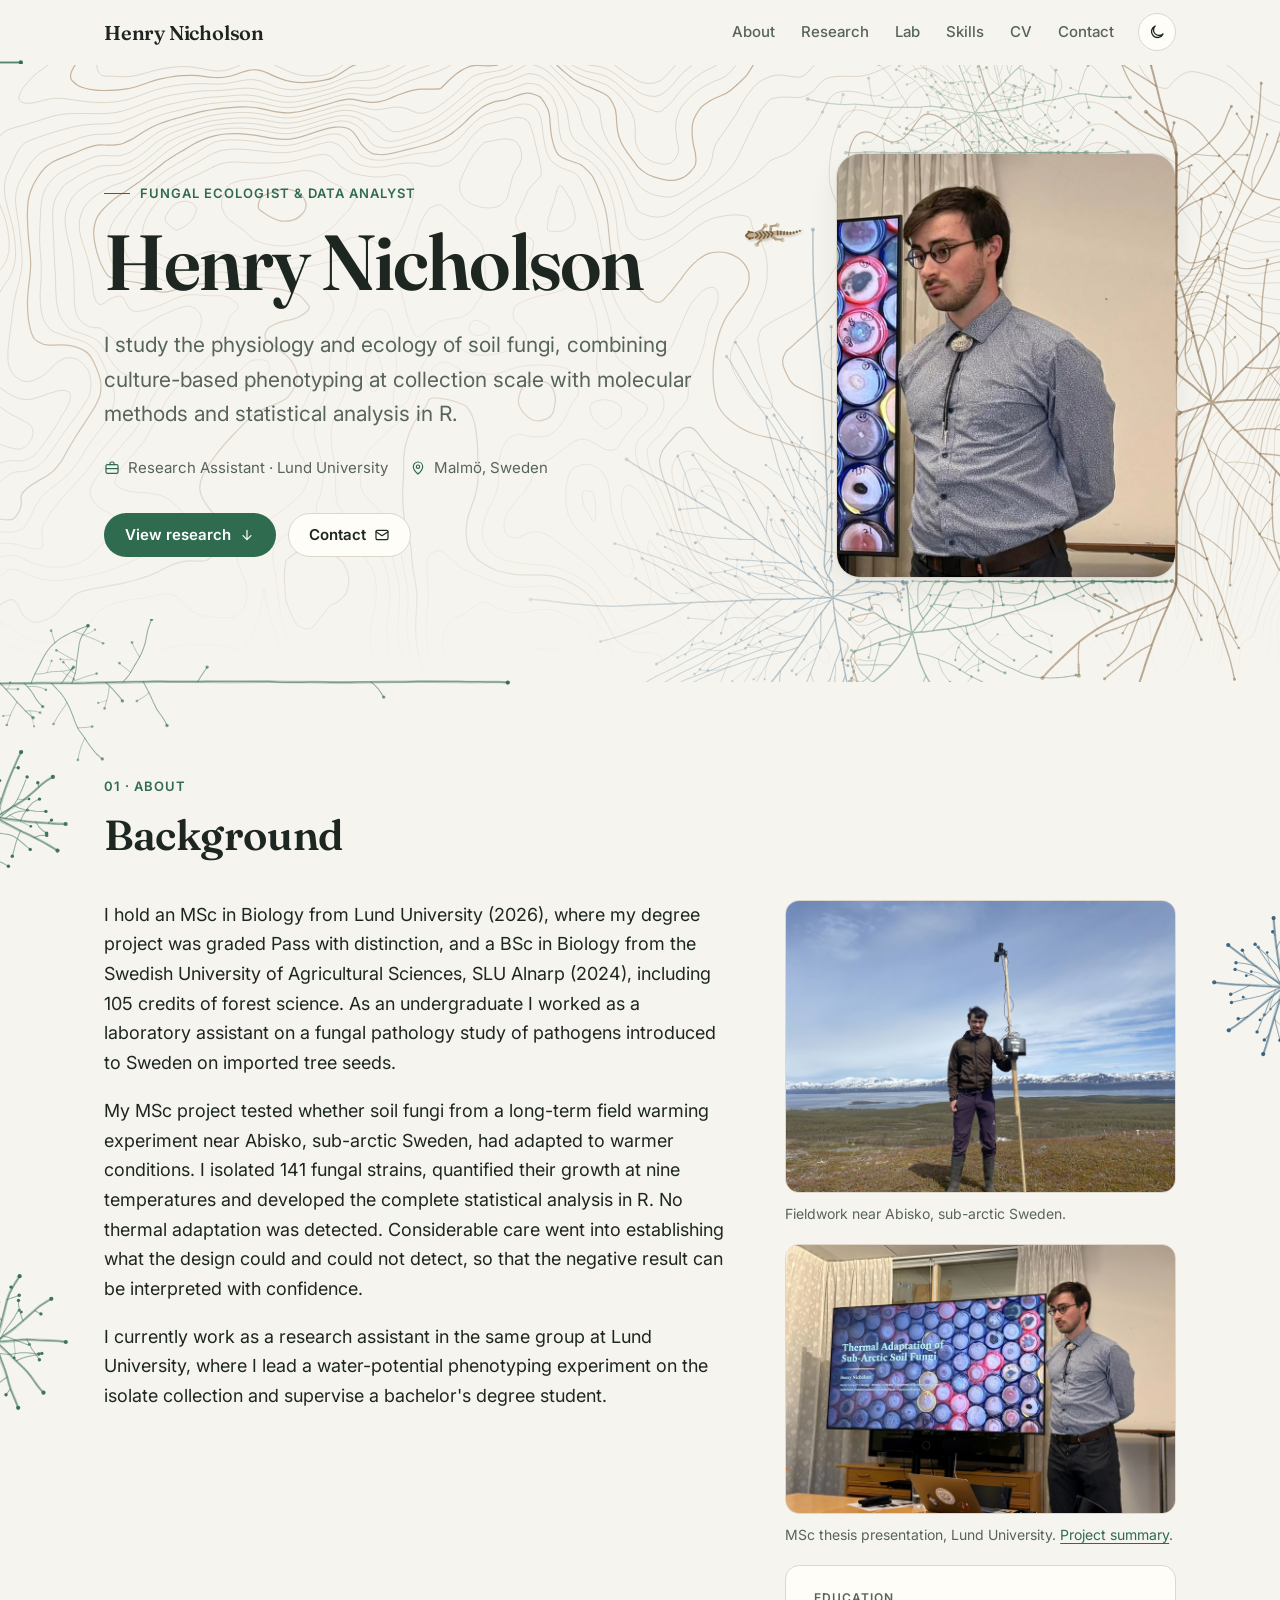
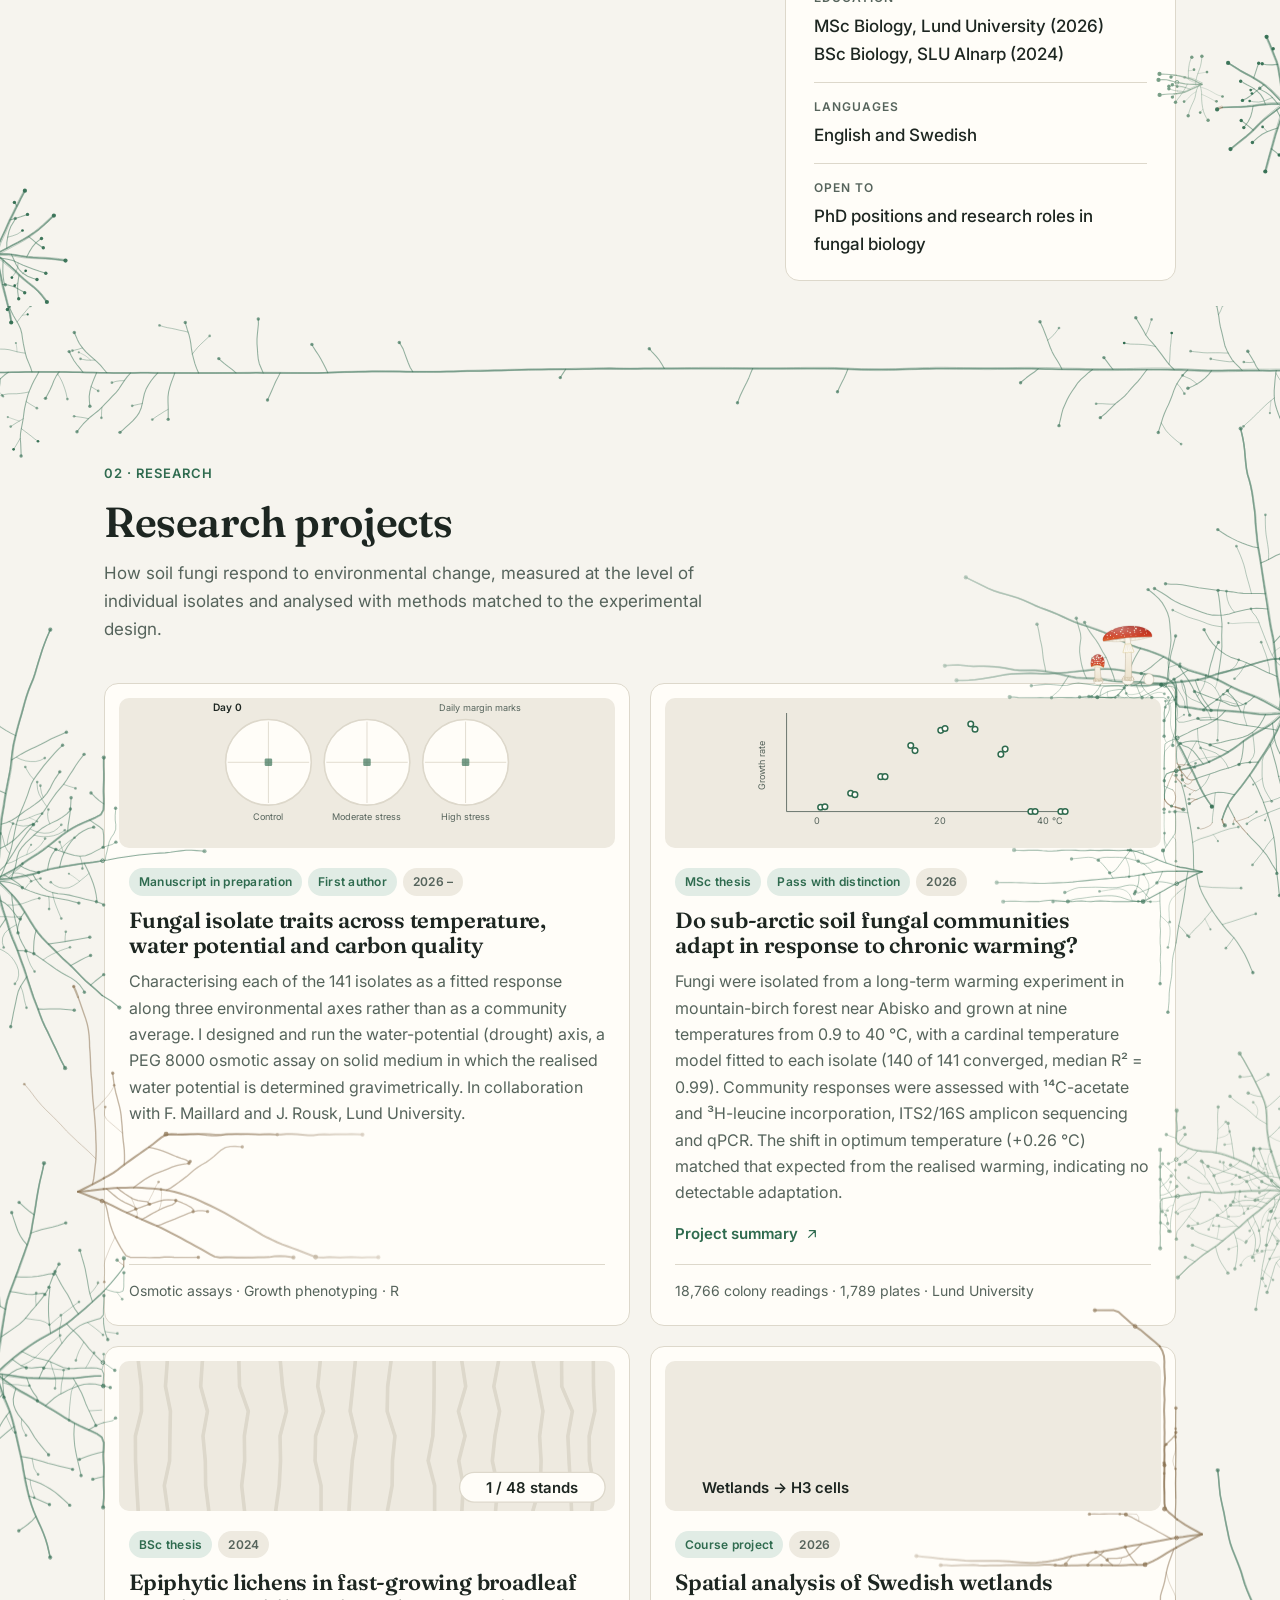
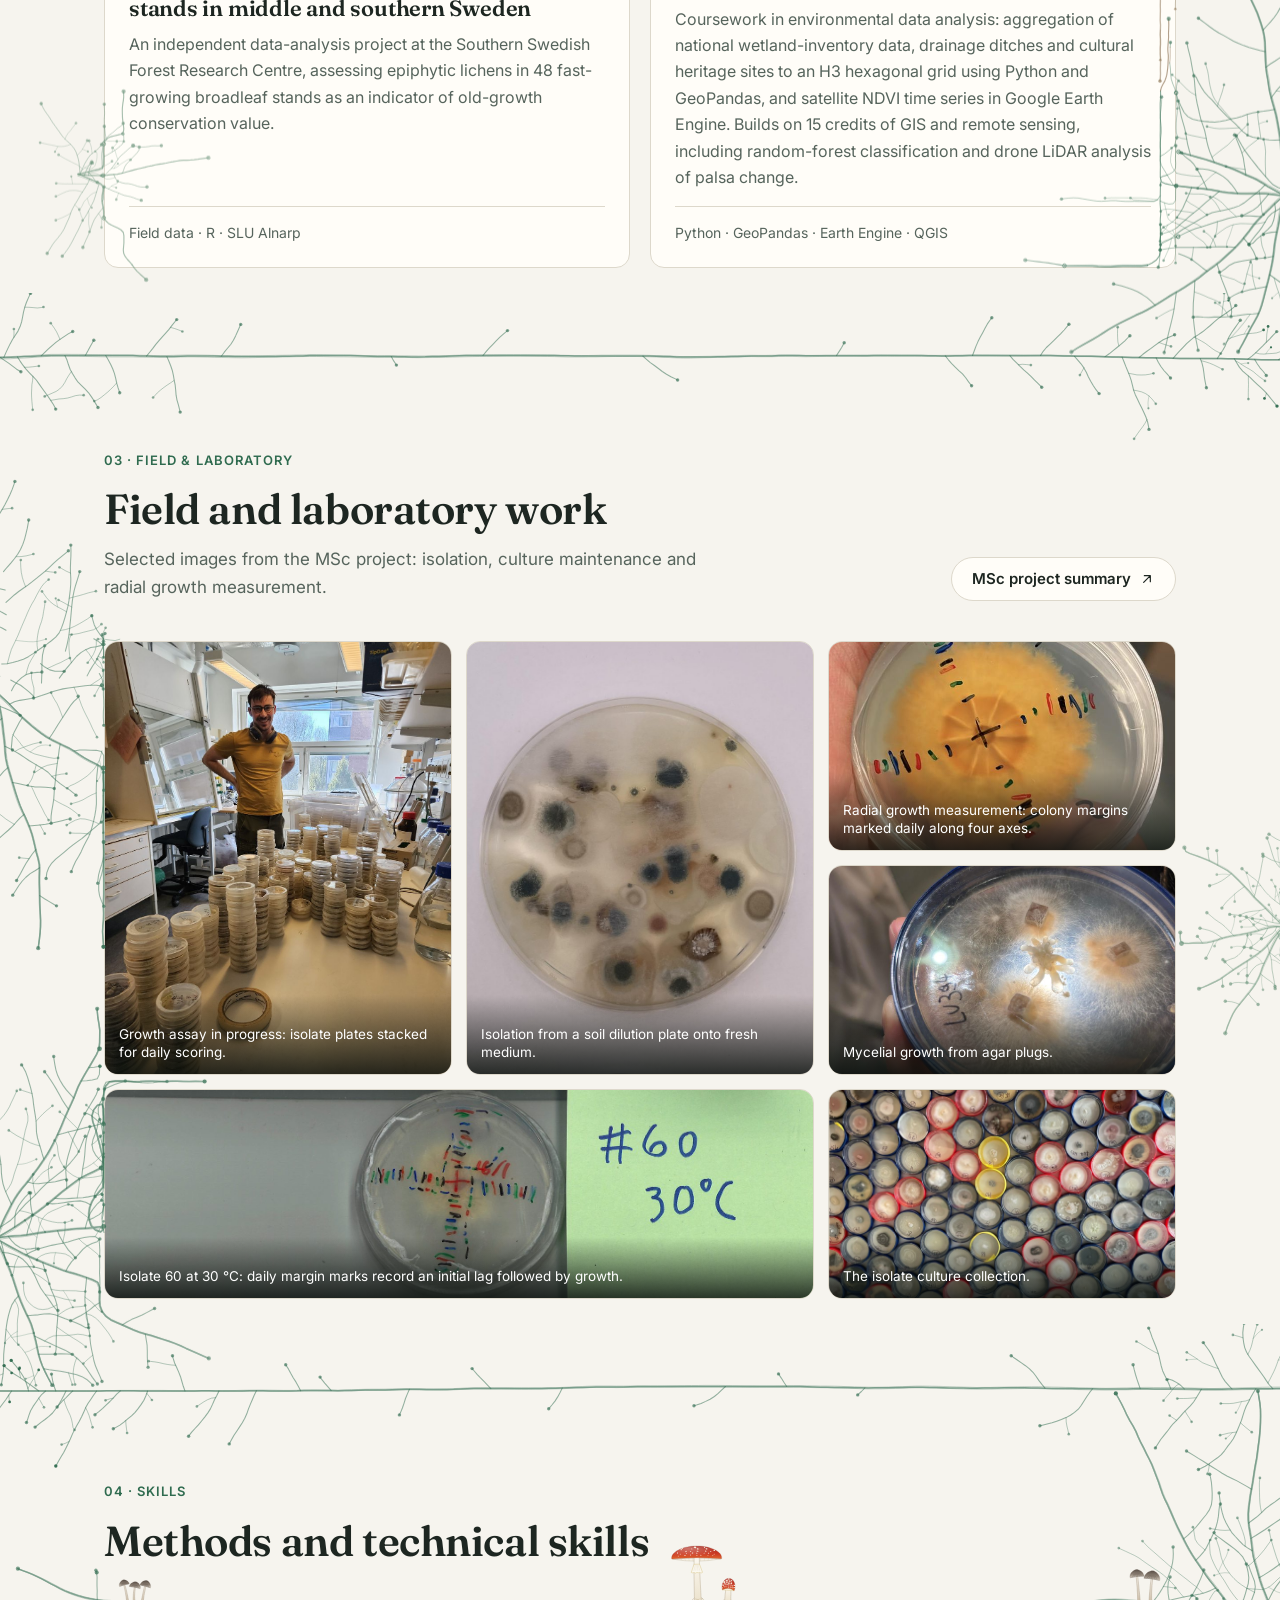
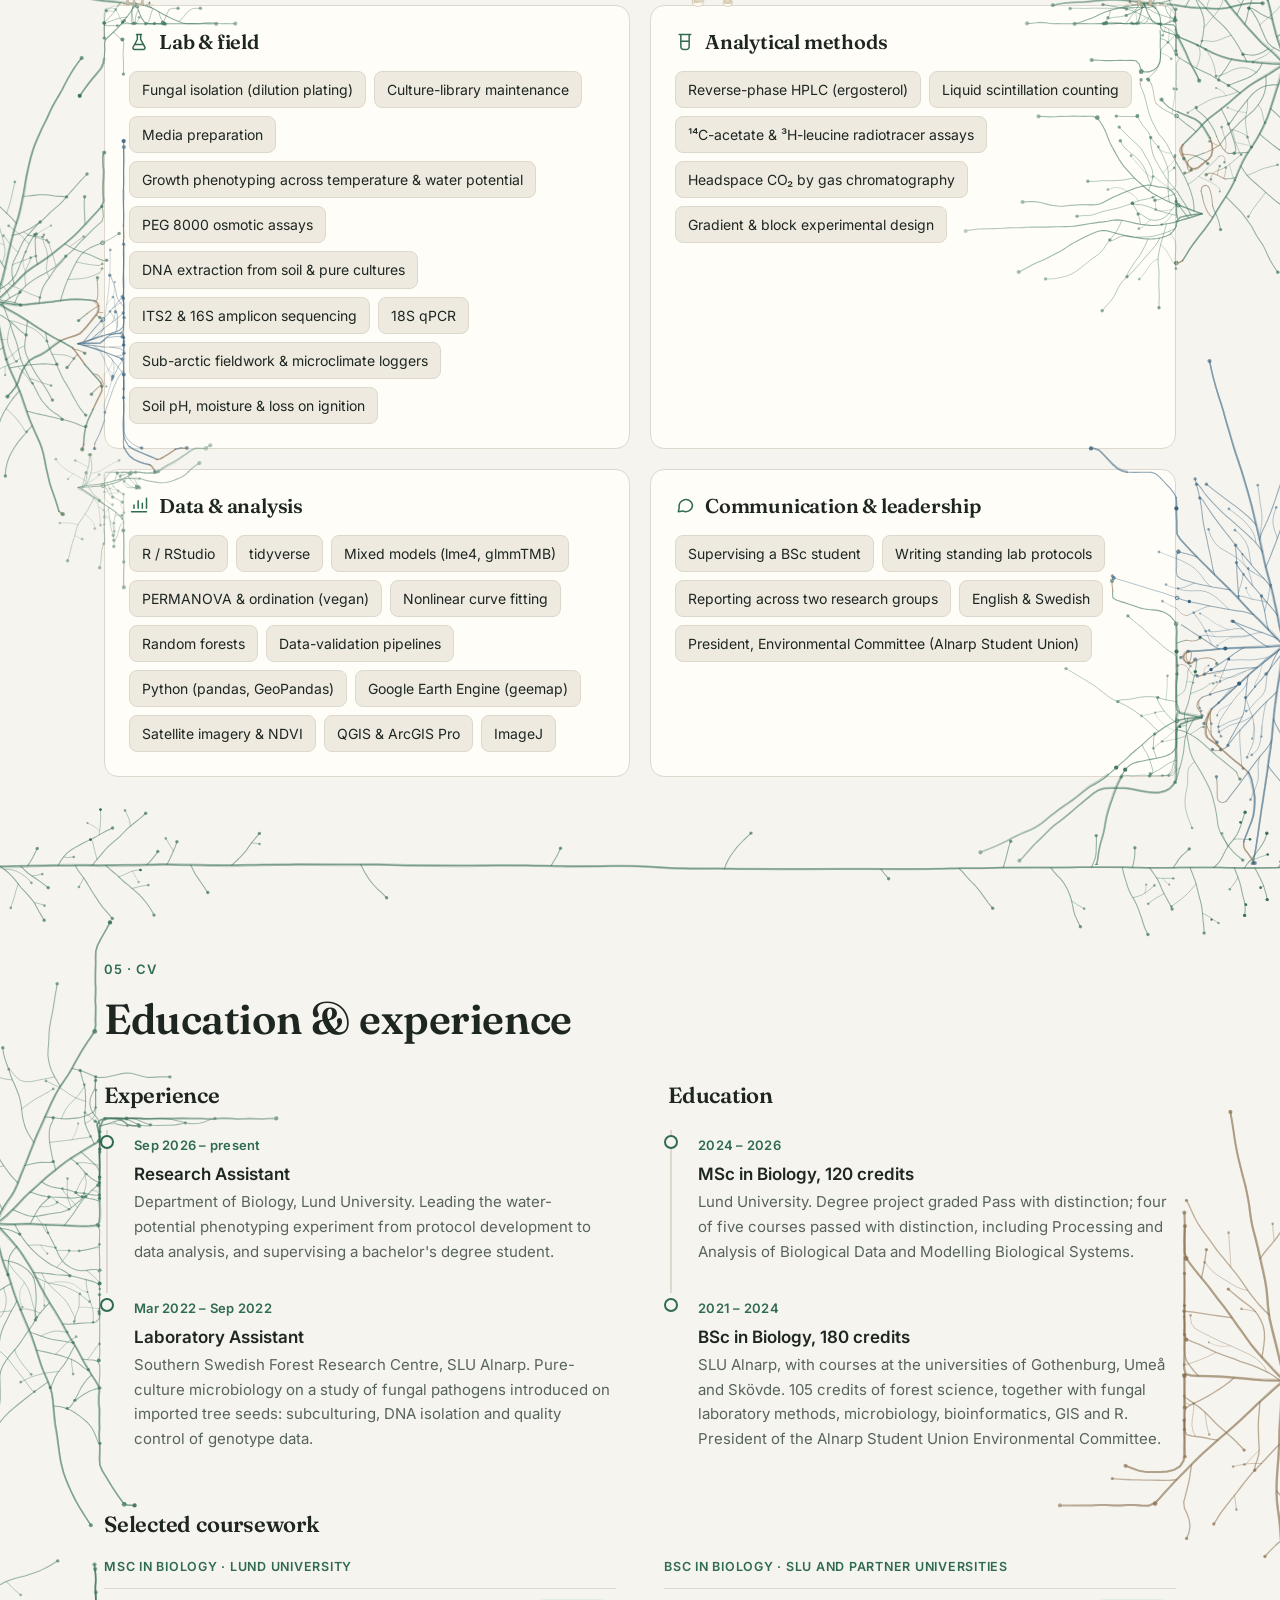
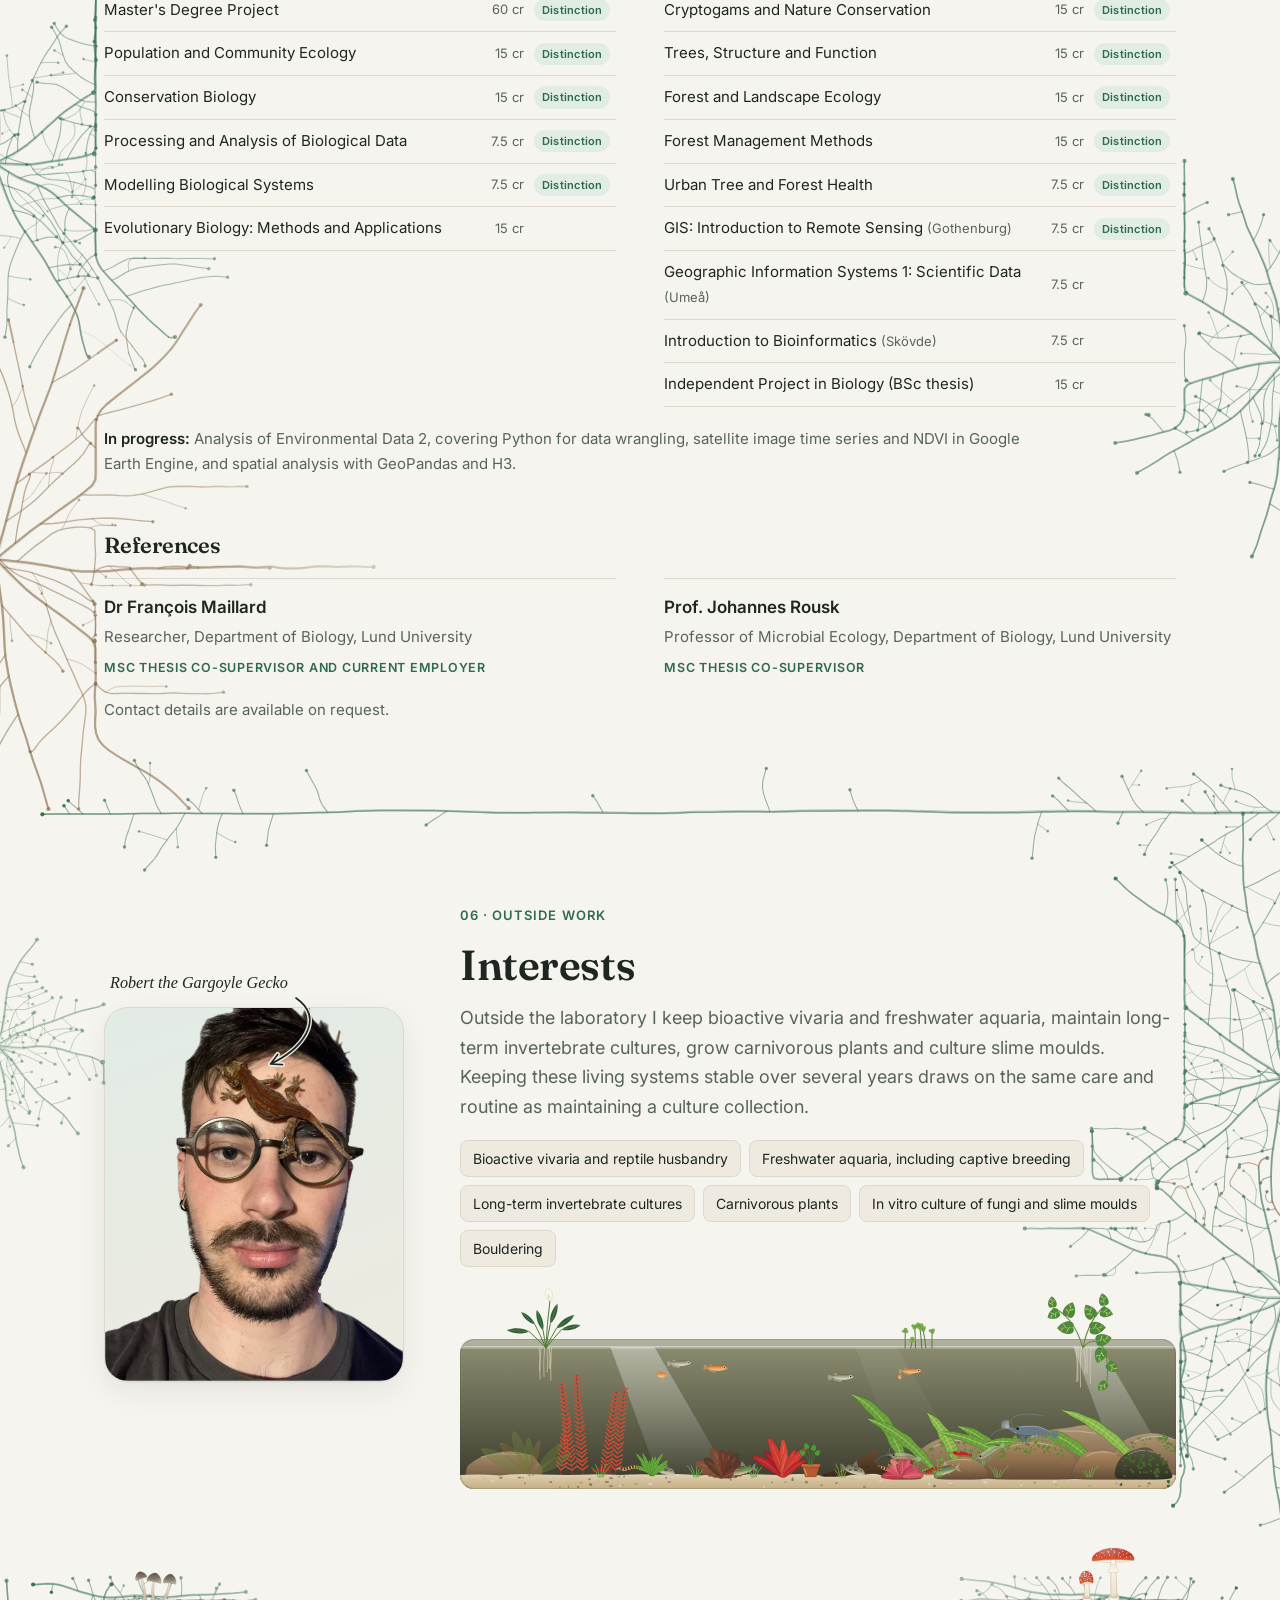
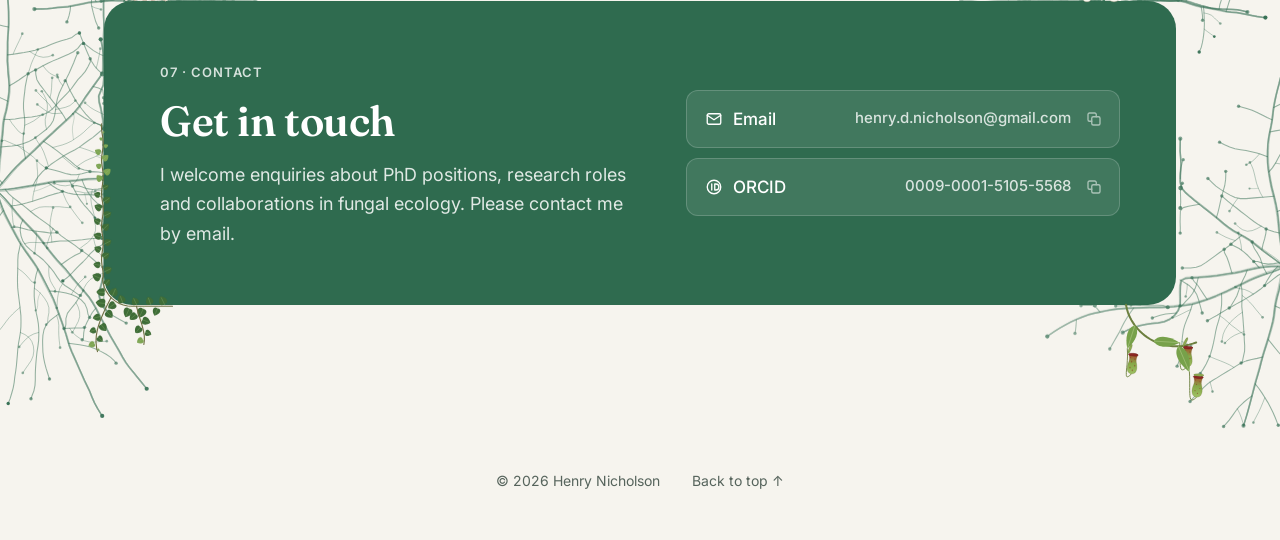
==== commit d126cfd5: "Update photo sizes and descriptions" ====
--- a/index.html
+++ b/index.html
@@ -223,7 +223,7 @@
             <figcaption>Growth assay in progress: isolate plates stacked for daily scoring.</figcaption>
           </figure>
           <figure class="tile tall reveal">
-            <img src="assets/photos/isolation.jpg" alt="A soil dilution plate covered in small colonies above a fresh labelled plate" width="975" height="1300" loading="lazy">
+            <img src="assets/photos/isolation.jpg" alt="A soil dilution plate covered in fungal colonies of many colours" width="1000" height="1000" loading="lazy">
             <figcaption>Isolation from a soil dilution plate onto fresh medium.</figcaption>
           </figure>
           <figure class="tile reveal">
@@ -235,7 +235,7 @@
             <figcaption>Mycelial growth from agar plugs.</figcaption>
           </figure>
           <figure class="tile wide reveal">
-            <img src="assets/photos/lag-then-growth.jpg" alt="A plate labelled isolate 60 at 30 degrees, with dense coloured growth marks around the colony" width="1500" height="753" loading="lazy">
+            <img src="assets/photos/lag-then-growth.jpg" alt="A plate labelled isolate 60 at 30 degrees, with dense coloured growth marks around the colony" width="1600" height="467" loading="lazy">
             <figcaption>Isolate 60 at 30&nbsp;°C: daily margin marks record an initial lag followed by growth.</figcaption>
           </figure>
           <figure class="tile reveal">
--- a/css/style.css
+++ b/css/style.css
@@ -0,0 +1,1078 @@
+/* ==========================================================================
+   Henry Nicholson: personal site
+   Colors live in the tokens below; change --accent to re-theme the site.
+   ========================================================================== */
+
+:root {
+  --bg: #f6f4ee;
+  --surface: #fffdf8;
+  --surface-2: #eeeae0;
+  --text: #1d2621;
+  --muted: #56645c;
+  --line: #ddd8cb;
+  --accent: #2f6b4f;
+  --accent-hover: #24563f;
+  --accent-ink: #ffffff;
+  --accent-soft: #e1ece5;
+  --ochre: #a86b12;
+  --ochre-soft: #f5e6c6;
+  --hyphae: 47, 107, 79;          /* RGB of the hero network */
+  --hyphae-cord: 128, 101, 66;    /* growth forms of other species: cord-formers, dense and fan-like */
+  --hyphae-dense: 104, 146, 120;
+  --hyphae-fan: 46, 92, 122;
+  --pigment: 122, 92, 58;         /* melanised hyphae at an interaction front */
+  --cta-bg: #2f6b4f;              /* contact card */
+  --cta-ink: #ffffff;
+  --shadow: 0 1px 2px rgba(20, 30, 25, .04), 0 10px 30px rgba(20, 30, 25, .07);
+
+  --radius: 14px;
+  --maxw: 1120px;
+  --font-serif: "Fraunces", Georgia, "Times New Roman", serif;
+  --font-sans: "Inter", system-ui, -apple-system, "Segoe UI", Roboto, sans-serif;
+  color-scheme: light;
+}
+
+@media (prefers-color-scheme: dark) {
+  :root:not([data-theme="light"]) {
+    --bg: #111714;
+    --surface: #172019;
+    --surface-2: #1e2a23;
+    --text: #e5ebe7;
+    --muted: #9cafa4;
+    --line: #2a3730;
+    --accent: #7cc19c;
+    --accent-hover: #98d2b2;
+    --accent-ink: #0d1511;
+    --accent-soft: #1c3227;
+    --ochre: #e3ad55;
+    --ochre-soft: #3b2e17;
+    --hyphae: 124, 193, 156;
+    --hyphae-cord: 206, 178, 134;
+    --hyphae-dense: 172, 214, 190;
+    --hyphae-fan: 132, 182, 214;
+    --pigment: 204, 168, 122;
+    --cta-bg: #1f3a2c;
+    --cta-ink: #e5ebe7;
+    --shadow: 0 1px 2px rgba(0, 0, 0, .3), 0 10px 30px rgba(0, 0, 0, .3);
+    color-scheme: dark;
+  }
+}
+
+:root[data-theme="dark"] {
+  --bg: #111714;
+  --surface: #172019;
+  --surface-2: #1e2a23;
+  --text: #e5ebe7;
+  --muted: #9cafa4;
+  --line: #2a3730;
+  --accent: #7cc19c;
+  --accent-hover: #98d2b2;
+  --accent-ink: #0d1511;
+  --accent-soft: #1c3227;
+  --ochre: #e3ad55;
+  --ochre-soft: #3b2e17;
+  --hyphae: 124, 193, 156;
+  --hyphae-cord: 206, 178, 134;
+  --hyphae-dense: 172, 214, 190;
+  --hyphae-fan: 132, 182, 214;
+  --pigment: 204, 168, 122;
+    --cta-bg: #1f3a2c;
+    --cta-ink: #e5ebe7;
+  --shadow: 0 1px 2px rgba(0, 0, 0, .3), 0 10px 30px rgba(0, 0, 0, .3);
+  color-scheme: dark;
+}
+
+/* ---------- Base ---------- */
+*, *::before, *::after { box-sizing: border-box; }
+html { scroll-behavior: smooth; scroll-padding-top: 80px; -webkit-text-size-adjust: 100%; }
+@media (prefers-reduced-motion: reduce) { html { scroll-behavior: auto; } }
+
+body {
+  margin: 0;
+  background: var(--bg);
+  color: var(--text);
+  font-family: var(--font-sans);
+  font-size: 17px;
+  line-height: 1.65;
+  -webkit-font-smoothing: antialiased;
+  overflow-x: hidden;
+}
+
+img { max-width: 100%; display: block; }
+a { color: var(--accent); text-underline-offset: 3px; text-decoration-thickness: 1px; }
+a:hover { color: var(--accent-hover); }
+:focus-visible { outline: 2px solid var(--accent); outline-offset: 3px; border-radius: 6px; }
+
+h1, h2, h3 {
+  font-family: var(--font-serif);
+  font-weight: 600;
+  line-height: 1.15;
+  letter-spacing: -0.01em;
+  margin: 0;
+  text-wrap: balance;
+}
+p { margin: 0 0 1em; }
+strong { font-weight: 600; }
+
+.container { width: 100%; max-width: var(--maxw); margin: 0 auto; padding: 0 24px; }
+
+.icon {
+  width: 18px; height: 18px; flex: none;
+  fill: none; stroke: currentColor; stroke-width: 1.8;
+  stroke-linecap: round; stroke-linejoin: round;
+}
+
+.skip-link {
+  position: absolute; left: -999px; top: 8px; z-index: 100;
+  background: var(--accent); color: var(--accent-ink);
+  padding: 8px 14px; border-radius: 8px; text-decoration: none;
+}
+.skip-link:focus { left: 16px; }
+
+/* Placeholder marker: remove the class once real text is in */
+.draft-note {
+  background: var(--ochre-soft);
+  border-bottom: 1px solid var(--line);
+  font-size: 14px;
+  text-align: center;
+  padding: 8px 16px;
+}
+.ph {
+  border-bottom: 1.5px dotted var(--ochre);
+  background: linear-gradient(transparent 62%, var(--ochre-soft) 62%);
+}
+
+/* ---------- Header ---------- */
+.site-header {
+  position: sticky; top: 0; z-index: 50;
+  background: color-mix(in srgb, var(--bg) 86%, transparent);
+  -webkit-backdrop-filter: saturate(1.2) blur(10px);
+  backdrop-filter: saturate(1.2) blur(10px);
+  border-bottom: 1px solid transparent;
+  transition: border-color .2s ease;
+}
+.site-header.scrolled { border-bottom-color: var(--line); }
+
+.header-inner { display: flex; align-items: center; gap: 12px; height: 64px; }
+.wordmark {
+  font-family: var(--font-serif); font-weight: 600; font-size: 20px;
+  color: var(--text); text-decoration: none; letter-spacing: -0.01em;
+}
+.wordmark:hover { color: var(--text); }
+
+.nav { display: flex; align-items: center; gap: 2px; margin-left: auto; }
+.nav a {
+  color: var(--muted); text-decoration: none;
+  font-size: 15px; font-weight: 500;
+  padding: 8px 12px; border-radius: 999px;
+  transition: color .15s, background-color .15s;
+}
+.nav a:hover { color: var(--text); background: var(--surface-2); }
+
+.header-actions { display: flex; align-items: center; gap: 6px; }
+.icon-btn {
+  display: inline-grid; place-items: center;
+  width: 38px; height: 38px; padding: 0;
+  border: 1px solid var(--line); border-radius: 999px;
+  background: var(--surface); color: var(--text); cursor: pointer;
+  transition: border-color .15s;
+}
+.icon-btn:hover { border-color: var(--accent); }
+.icon-btn .icon { grid-area: 1 / 1; }
+
+.theme-btn .icon-sun { display: none; }
+.theme-btn[data-mode="dark"] .icon-sun { display: block; }
+.theme-btn[data-mode="dark"] .icon-moon { display: none; }
+
+.menu-btn { display: none; }
+.menu-btn .icon-close { display: none; }
+.menu-btn[aria-expanded="true"] .icon-close { display: block; }
+.menu-btn[aria-expanded="true"] .icon-open { display: none; }
+
+@media (max-width: 760px) {
+  .header-actions { margin-left: auto; }
+  .menu-btn { display: inline-grid; }
+  .nav {
+    position: absolute; top: 64px; left: 0; right: 0;
+    display: none; flex-direction: column; align-items: stretch;
+    margin: 0; padding: 8px 16px 16px;
+    background: var(--bg); border-bottom: 1px solid var(--line);
+    box-shadow: var(--shadow);
+  }
+  .nav.open { display: flex; }
+  .nav a { padding: 12px; border-radius: 10px; font-size: 16px; }
+}
+
+/* ---------- Buttons ---------- */
+.actions { display: flex; flex-wrap: wrap; gap: 12px; }
+.btn {
+  display: inline-flex; align-items: center; gap: 8px;
+  padding: 12px 20px; border-radius: 999px;
+  font-weight: 600; font-size: 15px; line-height: 1.2;
+  text-decoration: none; border: 1px solid transparent;
+  transition: background-color .15s, border-color .15s, transform .15s;
+}
+.btn .icon { width: 16px; height: 16px; }
+.btn-primary { background: var(--accent); color: var(--accent-ink); }
+.btn-primary:hover { background: var(--accent-hover); color: var(--accent-ink); }
+.btn-secondary { background: var(--surface); color: var(--text); border-color: var(--line); }
+.btn-secondary:hover { color: var(--text); border-color: var(--accent); }
+.btn:active { transform: translateY(1px); }
+
+/* ---------- Hero ---------- */
+.hero { position: relative; overflow: hidden; padding: 88px 0 104px; }
+.hyphae {
+  position: absolute; inset: 0; width: 100%; height: 100%; pointer-events: none;
+  -webkit-mask-image: linear-gradient(to left, #000 8%, rgba(0,0,0,.55) 40%, transparent 72%);
+  mask-image: linear-gradient(to left, #000 8%, rgba(0,0,0,.55) 40%, transparent 72%);
+}
+.hero-grid {
+  position: relative; z-index: 1;
+  display: grid; grid-template-columns: 1.5fr 1fr; gap: 56px; align-items: center;
+}
+
+.eyebrow, .section-label {
+  display: inline-flex; align-items: center; gap: 10px;
+  font-size: 13px; font-weight: 600; letter-spacing: .08em; text-transform: uppercase;
+  color: var(--accent); margin: 0 0 14px;
+}
+.eyebrow::before { content: ""; width: 26px; height: 1.5px; background: currentColor; }
+
+.hero h1 { font-size: clamp(44px, 7vw, 78px); letter-spacing: -0.025em; margin-bottom: 20px; }
+.lead { font-size: clamp(18px, 2.1vw, 21px); color: var(--muted); max-width: 33em; margin-bottom: 24px; }
+
+.hero-meta {
+  display: flex; flex-wrap: wrap; gap: 8px 22px;
+  list-style: none; margin: 0 0 32px; padding: 0;
+  font-size: 15px; color: var(--muted);
+}
+.hero-meta li { display: flex; align-items: center; gap: 8px; }
+.hero-meta .icon { width: 16px; height: 16px; color: var(--accent); }
+
+.portrait {
+  position: relative; margin: 0; justify-self: end;
+  width: 100%; max-width: 340px; aspect-ratio: 4 / 5;
+  border-radius: 24px; overflow: hidden;
+  background: linear-gradient(160deg, var(--accent-soft), var(--surface-2));
+  border: 1px solid var(--line); box-shadow: var(--shadow);
+  display: grid; place-items: center;
+}
+.portrait .initials {
+  grid-area: 1 / 1;
+  font-family: var(--font-serif); font-size: clamp(56px, 8vw, 96px);
+  color: var(--accent); opacity: .75; letter-spacing: -0.02em;
+}
+.portrait-hint {
+  position: absolute; bottom: 14px; left: 0; right: 0; text-align: center;
+  font-size: 12px; color: var(--muted);
+}
+.portrait img { position: absolute; inset: 0; width: 100%; height: 100%; object-fit: cover; object-position: 50% 100%; }
+.portrait.has-photo .initials { display: none; }
+
+@media (max-width: 860px) {
+  .hero { padding: 48px 0 72px; }
+  .hero-grid { grid-template-columns: 1fr; gap: 32px; }
+  .portrait { order: -1; justify-self: start; max-width: 168px; border-radius: 20px; }
+  .portrait-hint { font-size: 10px; bottom: 8px; }
+  .hyphae {
+    -webkit-mask-image: linear-gradient(to bottom left, #000 5%, rgba(0,0,0,.35) 35%, transparent 60%);
+    mask-image: linear-gradient(to bottom left, #000 5%, rgba(0,0,0,.35) 35%, transparent 60%);
+  }
+}
+
+/* ---------- Sections ---------- */
+.section { padding: 88px 0; border-top: 1px solid var(--line); }
+.section-head {
+  display: flex; align-items: flex-end; justify-content: space-between;
+  gap: 20px; flex-wrap: wrap; margin-bottom: 40px;
+}
+.section h2 { font-size: clamp(30px, 4vw, 42px); }
+.section-intro { color: var(--muted); max-width: 36em; margin: 12px 0 0; }
+
+/* About */
+.about-grid { display: grid; grid-template-columns: 1.6fr 1fr; gap: 56px; align-items: start; }
+.about-text p { font-size: 18px; }
+.facts {
+  margin: 0; padding: 8px 28px;
+  background: var(--surface); border: 1px solid var(--line); border-radius: var(--radius);
+}
+.facts div { padding: 14px 0; border-bottom: 1px solid var(--line); }
+.facts div:last-child { border-bottom: 0; }
+.facts dt { font-size: 12px; font-weight: 600; letter-spacing: .08em; text-transform: uppercase; color: var(--muted); }
+.facts dd { margin: 4px 0 0; font-weight: 500; }
+
+/* Research cards */
+.cards { display: grid; grid-template-columns: repeat(auto-fit, minmax(min(100%, 420px), 1fr)); gap: 20px; }
+.card {
+  display: flex; flex-direction: column;
+  background: var(--surface); border: 1px solid var(--line); border-radius: var(--radius);
+  padding: 14px 14px 22px;
+  transition: transform .2s ease, box-shadow .2s ease, border-color .2s ease;
+}
+.card:hover {
+  transform: translateY(-3px); box-shadow: var(--shadow);
+  border-color: color-mix(in srgb, var(--accent) 35%, var(--line));
+}
+.card > :not(.card-visual) { margin-left: 10px; margin-right: 10px; }
+.card-visual {
+  height: 150px; border-radius: 10px; overflow: hidden; margin-bottom: 20px;
+  background: var(--surface-2); display: grid; place-items: center;
+}
+.viz { width: 100%; height: 100%; display: block; }
+.viz-dishes .dish { fill: var(--surface); stroke: var(--line); stroke-width: 2; }
+.viz-dishes .colony { fill: var(--accent); opacity: .22; }
+.viz-dishes .fringe { fill: none; stroke: var(--accent); stroke-width: 6; stroke-dasharray: 1 2.6; opacity: .35; }
+.viz-dishes .core { fill: var(--accent); opacity: .55; }
+.viz-hex polygon { fill: var(--accent); }
+.card-empty { border-style: dashed; }
+.card-empty .card-visual { background: transparent; border: 1.5px dashed var(--line); }
+.plus { font-size: 40px; color: var(--muted); font-weight: 300; line-height: 1; }
+
+.tags { display: flex; flex-wrap: wrap; gap: 6px; margin-bottom: 12px; }
+.tag {
+  font-size: 12px; font-weight: 600; letter-spacing: .02em;
+  padding: 4px 10px; border-radius: 999px;
+  background: var(--accent-soft); color: var(--accent);
+}
+.tag-muted { background: var(--surface-2); color: var(--muted); }
+.card h3 { font-size: 22px; margin-bottom: 10px; }
+.card p { color: var(--muted); font-size: 16px; }
+.card-foot {
+  margin-top: auto; padding-top: 14px; border-top: 1px solid var(--line);
+  font-size: 14px; color: var(--muted);
+}
+
+/* Skills */
+.skills { display: grid; grid-template-columns: repeat(2, 1fr); gap: 20px; }
+.skill-group { background: var(--surface); border: 1px solid var(--line); border-radius: var(--radius); padding: 24px; }
+.skill-group h3 { display: flex; align-items: center; gap: 10px; font-size: 20px; margin-bottom: 18px; }
+.skill-group h3 .icon { color: var(--accent); width: 20px; height: 20px; }
+.chips { display: flex; flex-wrap: wrap; gap: 8px; list-style: none; margin: 0; padding: 0; }
+.chips li {
+  font-size: 14px; padding: 6px 12px; border-radius: 8px;
+  background: var(--surface-2); border: 1px solid var(--line);
+}
+
+/* CV */
+.cv-grid { display: grid; grid-template-columns: 1fr 1fr; gap: 56px; }
+.cv-col h3, .pubs h3 { font-size: 22px; margin-bottom: 22px; }
+.timeline { list-style: none; margin: 0; padding: 0 0 0 2px; }
+.timeline li { position: relative; padding: 0 0 28px 26px; border-left: 2px solid var(--line); }
+.timeline li:last-child { padding-bottom: 4px; border-left-color: transparent; }
+.timeline li::before {
+  content: ""; position: absolute; left: -8px; top: 5px;
+  width: 14px; height: 14px; border-radius: 50%;
+  background: var(--bg); border: 2px solid var(--accent);
+}
+.timeline .when { font-size: 13px; font-weight: 600; color: var(--accent); letter-spacing: .02em; }
+.timeline .what { font-weight: 600; font-size: 17px; margin: 2px 0 2px; }
+.timeline .where { color: var(--muted); font-size: 15px; margin: 0; }
+
+.pubs { margin-top: 56px; }
+.pub-list { list-style: none; margin: 0; padding: 0; }
+.pub-list li {
+  display: grid; grid-template-columns: 72px 1fr auto; gap: 16px; align-items: baseline;
+  padding: 18px 0; border-top: 1px solid var(--line);
+}
+.pub-list li:last-child { border-bottom: 1px solid var(--line); }
+.pub-year { font-weight: 600; color: var(--muted); }
+.pub-title { font-weight: 600; margin: 0 0 2px; }
+.pub-meta { color: var(--muted); font-size: 15px; margin: 0; }
+
+/* Contact */
+.section-contact { border-top: 0; padding-top: 24px; }
+.contact-card {
+  display: grid; grid-template-columns: 1.1fr 1fr; gap: 48px; align-items: center;
+  background: var(--cta-bg); color: var(--cta-ink);
+  border-radius: 28px; padding: 56px;
+}
+.contact-card .section-label { color: inherit; opacity: .8; }
+.contact-card h2 { color: inherit; margin-bottom: 14px; }
+.contact-card p { opacity: .85; font-size: 18px; max-width: 26em; margin: 0; }
+.contact-card .ph { background: none; border-bottom-color: currentColor; }
+.contact-links { display: grid; gap: 10px; }
+.contact-links a, .contact-links .cl-row {
+  display: flex; align-items: center; justify-content: space-between; gap: 16px;
+  padding: 14px 18px; border-radius: 12px;
+  color: inherit; text-decoration: none; font-weight: 500;
+  background: color-mix(in srgb, var(--cta-ink) 9%, transparent);
+  border: 1px solid color-mix(in srgb, var(--cta-ink) 18%, transparent);
+  transition: background-color .15s;
+}
+.contact-links a:hover { color: inherit; background: color-mix(in srgb, var(--cta-ink) 17%, transparent); }
+.cl-label { display: flex; align-items: center; gap: 10px; flex: none; }
+.cl-handle { opacity: .8; font-size: 15px; min-width: 0; overflow: hidden; text-overflow: ellipsis; white-space: nowrap; }
+
+/* Footer */
+.site-footer { padding: 40px 0 48px; color: var(--muted); font-size: 14px; }
+.footer-inner { display: flex; justify-content: space-between; gap: 16px; flex-wrap: wrap; }
+.footer-inner p { margin: 0; }
+.footer-inner a { color: var(--muted); text-decoration: none; }
+.footer-inner a:hover { color: var(--text); }
+
+/* Scroll reveal (only when JS is on and motion is allowed) */
+.reveal-ready .reveal { opacity: 0; transform: translateY(14px); transition: opacity .6s ease, transform .6s ease; }
+.reveal-ready .reveal.in { opacity: 1; transform: none; }
+
+/* ---------- Responsive ---------- */
+@media (max-width: 860px) {
+  .section { padding: 64px 0; }
+  .about-grid, .cv-grid { grid-template-columns: 1fr; gap: 32px; }
+  .skills { grid-template-columns: 1fr; }
+  .contact-card { grid-template-columns: 1fr; gap: 28px; padding: 36px 28px; border-radius: 22px; }
+}
+@media (max-width: 600px) {
+  .container { padding: 0 16px; }
+  body { font-size: 16px; }
+  .about-text p { font-size: 17px; }
+  .pub-list li { grid-template-columns: 1fr; gap: 4px; }
+  .pub-list .tag { justify-self: start; }
+  .contact-card { padding: 28px 20px; }
+  .facts { padding: 4px 20px; }
+}
+
+@media print {
+  .site-header, .draft-note, .hyphae, .actions { display: none; }
+  .reveal-ready .reveal { opacity: 1; transform: none; }
+}
+
+/* ---------- Content additions ---------- */
+.about-text .aside { font-size: 16px; color: var(--muted); }
+.contact-links .cl-row { background: transparent; }
+
+.viz-curves .axis { stroke: var(--line); stroke-width: 1.5; }
+.viz-curves .curve { fill: none; stroke: var(--accent); stroke-width: 1.6; opacity: .28; }
+.viz-curves .curve.hi { opacity: 1; stroke-width: 2.4; }
+.viz-curves .pt { fill: var(--surface); stroke: var(--accent); stroke-width: 1.8; }
+.viz-curves .lbl { fill: var(--muted); font: 500 9px var(--font-sans); }
+
+.viz-lichen .bark { fill: none; stroke: var(--line); stroke-width: 2.2; }
+.viz-lichen .thallus { fill: var(--accent); opacity: .2; }
+.viz-lichen .lobe { fill: var(--accent); opacity: .38; }
+.viz-lichen .apo { fill: var(--ochre); opacity: .75; }
+
+/* Keep the contact card inside narrow screens: stack label over value. */
+.contact-card > * { min-width: 0; }
+@media (max-width: 600px) {
+  .contact-links a, .contact-links .cl-row { flex-direction: column; align-items: flex-start; gap: 4px; }
+  .cl-handle { white-space: normal; overflow-wrap: anywhere; }
+}
+
+/* ==========================================================================
+   Project page (thesis.html)
+   ========================================================================== */
+.sr-only { position: absolute; width: 1px; height: 1px; padding: 0; margin: -1px; overflow: hidden; clip: rect(0 0 0 0); white-space: nowrap; border: 0; }
+
+.project-hero { position: relative; overflow: hidden; color: #fff; background: #0e1411; }
+.project-hero > img { position: absolute; inset: 0; width: 100%; height: 100%; object-fit: cover; }
+.project-hero::after {
+  content: ""; position: absolute; inset: 0;
+  background: linear-gradient(90deg, rgba(8, 14, 11, .93) 0%, rgba(8, 14, 11, .8) 45%, rgba(8, 14, 11, .4) 100%);
+}
+.project-hero .container { position: relative; z-index: 1; padding-top: 72px; padding-bottom: 120px; }
+.project-hero h1 { font-size: clamp(32px, 5vw, 58px); letter-spacing: -0.02em; max-width: 15em; margin: 0 0 20px; color: #fff; }
+.project-hero .lead { color: rgba(255, 255, 255, .84); max-width: 32em; }
+.project-hero .eyebrow { color: #9fd8b8; }
+.crumb {
+  display: flex; width: max-content; align-items: center; gap: 6px; margin-bottom: 32px;
+  color: rgba(255, 255, 255, .82); text-decoration: none; font-size: 14px; font-weight: 500;
+}
+.crumb:hover { color: #fff; }
+.crumb .icon { width: 16px; height: 16px; }
+.project-meta { display: flex; flex-wrap: wrap; gap: 8px 22px; list-style: none; margin: 0; padding: 0; font-size: 15px; color: rgba(255, 255, 255, .8); }
+.project-meta li { display: flex; align-items: center; gap: 8px; }
+.project-meta .icon { width: 16px; height: 16px; color: #9fd8b8; }
+
+.stats {
+  position: relative; z-index: 2; margin: -56px 0 0;
+  display: grid; grid-template-columns: repeat(6, 1fr); gap: 1px;
+  background: var(--line); border: 1px solid var(--line); border-radius: var(--radius);
+  overflow: hidden; box-shadow: var(--shadow);
+}
+.stat { background: var(--surface); padding: 20px 18px; }
+.stat dd { margin: 0; }
+.stat b {
+  display: block; font-family: var(--font-serif); font-weight: 600; letter-spacing: -0.01em;
+  font-size: clamp(22px, 2.4vw, 30px); line-height: 1.1; color: var(--accent); white-space: nowrap;
+}
+.stat span { display: block; margin-top: 6px; font-size: 13px; line-height: 1.35; color: var(--muted); }
+@media (max-width: 960px) { .stats { grid-template-columns: repeat(3, 1fr); } }
+@media (max-width: 520px) { .stats { grid-template-columns: repeat(2, 1fr); } .stat { padding: 16px 14px; } }
+
+.section-flush { border-top: 0; }
+.prose { max-width: 42em; }
+.prose p { font-size: 18px; }
+.prose h2 { margin-bottom: 20px; }
+@media (max-width: 600px) { .prose p { font-size: 17px; } }
+
+.questions { list-style: none; counter-reset: q; padding: 0; margin: 28px 0 0; display: grid; grid-template-columns: repeat(2, 1fr); gap: 12px; max-width: 920px; }
+.questions li {
+  counter-increment: q; position: relative; font-weight: 500;
+  background: var(--surface); border: 1px solid var(--line); border-radius: 12px;
+  padding: 16px 18px 16px 58px;
+}
+.questions li::before {
+  content: counter(q, decimal-leading-zero); position: absolute; left: 18px; top: 15px;
+  font-family: var(--font-serif); font-weight: 600; color: var(--accent);
+}
+@media (max-width: 700px) { .questions { grid-template-columns: 1fr; } }
+
+.split { display: grid; grid-template-columns: 1fr 1fr; gap: 56px; align-items: center; }
+.split.reverse > :first-child { order: 2; }
+@media (max-width: 860px) {
+  .split { grid-template-columns: 1fr; gap: 28px; }
+  .split.reverse > :first-child { order: 0; }
+}
+
+.photo, .figure { margin: 0; }
+.photo img { width: 100%; height: auto; border-radius: var(--radius); border: 1px solid var(--line); background: var(--surface-2); }
+.photo figcaption, .figure figcaption { margin-top: 10px; font-size: 14px; line-height: 1.5; color: var(--muted); }
+.figure .plot { background: #fff; border: 1px solid var(--line); border-radius: var(--radius); padding: 14px; }
+.figure .plot img { width: 100%; height: auto; }
+
+.approaches { display: grid; grid-template-columns: repeat(3, 1fr); gap: 20px; }
+.approach { display: flex; flex-direction: column; overflow: hidden; background: var(--surface); border: 1px solid var(--line); border-radius: var(--radius); }
+.approach img { width: 100%; height: auto; aspect-ratio: 4 / 3; object-fit: cover; }
+.approach > div { padding: 20px 22px 24px; }
+.approach .step { font-size: 12px; font-weight: 600; letter-spacing: .08em; text-transform: uppercase; color: var(--accent); }
+.approach h3 { font-size: 21px; margin: 6px 0 10px; }
+.approach p { margin: 0; font-size: 16px; color: var(--muted); }
+@media (max-width: 860px) { .approaches { grid-template-columns: 1fr; } .approach img { aspect-ratio: 16 / 9; } }
+
+.wide-photo { margin-top: 40px; }
+
+.gallery { display: grid; grid-template-columns: 1.5fr 1fr 1fr; gap: 16px; align-items: start; }
+.gallery .photo img { height: 320px; object-fit: cover; }
+@media (max-width: 860px) {
+  .gallery { grid-template-columns: 1fr 1fr; }
+  .gallery .photo:first-child { grid-column: 1 / -1; }
+  .gallery .photo img { height: 240px; }
+}
+@media (max-width: 520px) { .gallery { grid-template-columns: 1fr; } .gallery .photo img { height: auto; max-height: 360px; } }
+
+.callout { margin-top: 40px; padding: 22px 26px; background: var(--accent-soft); border-left: 4px solid var(--accent); border-radius: 0 12px 12px 0; max-width: 920px; }
+.callout h3 { font-size: 20px; margin: 0 0 8px; }
+.callout p { margin: 0; font-size: 17px; }
+
+.pullquote {
+  margin: 4px 0 0; max-width: 24em;
+  font-family: var(--font-serif); font-weight: 500; font-size: clamp(24px, 3.3vw, 38px);
+  line-height: 1.28; letter-spacing: -0.01em; text-wrap: balance;
+}
+.pullquote-src { margin: 20px 0 0; max-width: 40em; color: var(--muted); }
+
+.role-list { list-style: none; padding: 0; margin: 20px 0 24px; display: grid; gap: 10px; }
+.role-list li { position: relative; padding-left: 28px; }
+.role-list li::before {
+  content: ""; position: absolute; left: 4px; top: .6em;
+  width: 10px; height: 10px; border-radius: 50%; border: 2px solid var(--accent);
+}
+.supervisors { color: var(--muted); font-size: 15px; margin: 0; }
+
+.next-card {
+  display: flex; align-items: center; justify-content: space-between; gap: 24px; flex-wrap: wrap;
+  background: var(--surface); border: 1px solid var(--line); border-radius: 20px; padding: 32px 36px;
+}
+.next-card h3 { font-size: 26px; margin: 0 0 8px; }
+.next-card p { margin: 0; max-width: 36em; color: var(--muted); }
+@media (max-width: 600px) { .next-card { padding: 24px 20px; } .project-hero .container { padding-top: 48px; padding-bottom: 104px; } }
+
+/* Home-page hooks for the project page */
+.card-visual img { width: 100%; height: 100%; object-fit: cover; }
+.card-link { display: inline-flex; align-items: center; gap: 6px; margin: 0 0 18px; font-size: 15px; font-weight: 600; text-decoration: none; }
+.card-link .icon { width: 16px; height: 16px; transition: transform .15s; }
+.card-link:hover .icon { transform: translate(2px, -2px); }
+.about-side { display: grid; gap: 20px; }
+.nav a[aria-current="page"] { color: var(--text); }
+
+/* ==========================================================================
+   Scroll-linked mycelium (built by js/main.js)
+   ========================================================================== */
+.section { position: relative; }
+.section > .container { position: relative; z-index: 1; }
+.section.has-runner { border-top-color: transparent; }
+
+/* Drawn above the content so hyphae can grow across cards; they route around text and photos. */
+.myco { position: absolute; left: 0; top: 0; width: 100%; height: 100%; z-index: 2; pointer-events: none; overflow: hidden; }
+.myco .hy, .header-hypha .hy { fill: none; stroke: rgb(var(--hyphae)); stroke-linecap: round; stroke-linejoin: round; }
+.myco .g0, .header-hypha .g0 { stroke-width: 1.5; opacity: .62; }
+.myco .g1, .header-hypha .g1 { stroke-width: 1.05; opacity: .5; }
+.myco .g2, .header-hypha .g2 { stroke-width: .8; opacity: .42; }
+.myco .g3 { stroke-width: .62; opacity: .36; }
+.myco .cord .strand, .header-hypha .cord .strand { stroke-width: .65; opacity: .7; }
+
+/* Growing tips glow; finished or fused ends keep a nodule */
+.myco .tip, .header-hypha .tip { fill: rgb(var(--hyphae)); opacity: .95; }
+.myco .tip.done { opacity: .5; }
+.myco .tip.done.t0, .myco .tip.done.t1 { opacity: .62; }
+.header-hypha .tip.done { opacity: .45; }
+@media (max-width: 760px) { .myco .runner, .myco .side { opacity: .65; } }
+
+/* Reading-progress cord along the bottom of the sticky header */
+.header-hypha { position: absolute; left: 0; bottom: 0; width: 100%; height: 24px; pointer-events: none; overflow: hidden; }
+.header-hypha .g0 { stroke-width: 1.4; opacity: .8; }
+
+@media print { .myco, .header-hypha { display: none; } }
+
+/* Hero colonies draw over the hero content too (they route around the text and the portrait). */
+.hero .hyphae { z-index: 2; }
+
+/* Home page: the header name appears once the hero headline has scrolled away. */
+.wordmark { transition: opacity .3s ease, visibility .3s ease; }
+.name-tucked .site-header .wordmark { opacity: 0; visibility: hidden; }
+
+/* Photo mosaics */
+.mosaic { display: grid; grid-template-columns: repeat(3, 1fr); grid-auto-rows: 210px; grid-auto-flow: dense; gap: 14px; }
+.tile { position: relative; margin: 0; overflow: hidden; border-radius: var(--radius); border: 1px solid var(--line); background: var(--surface-2); }
+.tile.tall { grid-row: span 2; }
+.tile.wide { grid-column: span 2; }
+.tile img { width: 100%; height: 100%; object-fit: cover; transition: transform .6s ease; }
+.tile:hover img { transform: scale(1.03); }
+.tile figcaption {
+  position: absolute; left: 0; right: 0; bottom: 0; padding: 30px 14px 12px;
+  font-size: 13.5px; line-height: 1.4; color: #fff;
+  background: linear-gradient(transparent, rgba(8, 14, 11, .8));
+}
+@media (max-width: 860px) { .mosaic { grid-template-columns: repeat(2, 1fr); grid-auto-rows: 180px; } }
+@media (max-width: 520px) {
+  .mosaic { grid-auto-rows: 150px; gap: 10px; }
+  .tile figcaption { font-size: 12px; padding: 24px 10px 8px; }
+}
+@media (prefers-reduced-motion: reduce) { .tile img { transition: none; } .tile:hover img { transform: none; } }
+
+/* Two photos stacked beside text */
+.photo-stack { display: grid; gap: 20px; }
+
+/* Outside work: the gecko portrait beside a short interests note */
+.interests-grid { display: grid; grid-template-columns: minmax(0, 300px) 1fr; gap: 56px; align-items: center; }
+.interests-grid .portrait { justify-self: start; max-width: 300px; }
+.interests-lead { font-size: 18px; color: var(--muted); max-width: 40em; margin-top: 14px; }
+@media (max-width: 860px) {
+  .interests-grid { grid-template-columns: 1fr; gap: 28px; }
+  .interests-grid .portrait { max-width: 200px; }
+}
+
+/* Hyphae that climbed onto a card grow finer across its surface. */
+.myco .on.g0 { stroke-width: 1.1; }
+.myco .on.g1 { stroke-width: .8; }
+.myco .on.g2 { stroke-width: .62; }
+.myco .on.g3 { stroke-width: .5; }
+/* Swelling where a tip first touches text or a photo; ring where a tip attached to climb a card. */
+.myco .mark.contact { fill: rgb(var(--hyphae)); opacity: .75; }
+.myco .mark.attach { fill: none; stroke: rgb(var(--hyphae)); stroke-width: .9; opacity: .85; }
+
+/* ==========================================================================
+   Scroll-linked figure animations (built by js/main.js)
+   ========================================================================== */
+:root { --mark-a: #c0473a; --mark-b: #3a6fb0; --mark-c: #2f8656; }
+@media (prefers-color-scheme: dark) {
+  :root:not([data-theme="light"]) { --mark-a: #e2786c; --mark-b: #7aa6dd; --mark-c: #6cc093; }
+}
+:root[data-theme="dark"] { --mark-a: #e2786c; --mark-b: #7aa6dd; --mark-c: #6cc093; }
+
+.viz text { font-family: var(--font-sans); font-size: 8.5px; fill: var(--muted); }
+.viz .pill { fill: var(--surface); stroke: var(--line); stroke-width: .8; }
+.viz .count { font-size: 9px; font-weight: 600; fill: var(--text); }
+
+/* Water-potential assay */
+.viz-assay .dish { fill: var(--surface); stroke: var(--line); stroke-width: 1.5; }
+.viz-assay .axis { stroke: var(--line); stroke-width: .8; }
+.viz-assay .colony { fill: var(--accent); opacity: .24; }
+.viz-assay .fringe { fill: none; stroke: var(--accent); stroke-width: 5; stroke-dasharray: 1 2.4; opacity: .35; }
+.viz-assay .plug { fill: var(--accent); opacity: .65; }
+.viz-assay .tick { stroke-width: 1.7; stroke-linecap: round; }
+.viz-assay .k0 { stroke: var(--mark-a); }
+.viz-assay .k1 { stroke: var(--mark-b); }
+.viz-assay .k2 { stroke: var(--mark-c); }
+.viz-assay .k3 { stroke: var(--text); }
+.viz-assay .day { font-size: 9.5px; font-weight: 600; fill: var(--text); }
+
+/* Thermal performance curve fit */
+.viz-fit .axis { stroke: var(--muted); stroke-width: .8; }
+.viz-fit .other { fill: none; stroke: var(--accent); stroke-width: 1; }
+.viz-fit .fitline { fill: none; stroke: var(--accent); stroke-width: 2.2; stroke-linecap: round; }
+.viz-fit .pt { fill: var(--surface); stroke: var(--accent); stroke-width: 1.4; }
+.viz-fit .card { stroke: var(--ochre); stroke-width: 1; stroke-dasharray: 2 2; }
+.viz-fit .cardlab { font-size: 9px; font-weight: 600; fill: var(--ochre); }
+.viz-fit .many { font-size: 9px; font-weight: 600; fill: var(--accent); }
+
+/* Hexagon aggregation */
+.viz-hex polygon { stroke: var(--surface); stroke-width: .8; }
+.viz-hex .pt { fill: var(--text); }
+
+/* ---------- Selected coursework ---------- */
+.coursework { margin-top: 56px; }
+.coursework h3 { font-size: 22px; margin-bottom: 20px; }
+.course-grid { display: grid; grid-template-columns: 1fr 1fr; gap: 48px; }
+.course-head { margin: 0 0 10px; font-size: 12.5px; font-weight: 600; letter-spacing: .06em; text-transform: uppercase; color: var(--accent); }
+.course-list { list-style: none; margin: 0; padding: 0; }
+.course-list li {
+  display: grid; grid-template-columns: 1fr auto 82px; gap: 10px; align-items: center;
+  padding: 9px 0; border-top: 1px solid var(--line); font-size: 15px;
+}
+.course-list li:last-child { border-bottom: 1px solid var(--line); }
+.course-list .cr { color: var(--muted); font-size: 13px; white-space: nowrap; text-align: right; }
+.course-list .tag { justify-self: start; font-size: 11px; padding: 2px 8px; }
+.course-list .where-at { color: var(--muted); font-size: 13px; }
+.course-ongoing { margin: 20px 0 0; color: var(--muted); font-size: 15px; max-width: 62em; }
+.course-ongoing strong { color: var(--text); }
+@media (max-width: 860px) { .course-grid { grid-template-columns: 1fr; gap: 28px; } }
+@media (max-width: 520px) {
+  .course-list li { grid-template-columns: 1fr auto; row-gap: 4px; }
+  .course-list .tag { grid-column: 1 / -1; }
+}
+
+/* ---------- Fruiting bodies (Mycena-like tufts on some cards) ---------- */
+:root {
+  --cap-a: #5a4f47; --cap-b: #8a7e72; --cap-c: #d2c9bb; --cap-line: #463d36;
+  --stem-a: #f4efe6; --stem-b: #c8b8a1; --stem-line: #9d8b74; --knot: #ede6d9; --fibril: #d3ccbe;
+}
+@media (prefers-color-scheme: dark) {
+  :root:not([data-theme="light"]) {
+    --cap-a: #786c62; --cap-b: #a59a8e; --cap-c: #e2dbd0; --cap-line: #2f2924;
+    --stem-a: #ece6db; --stem-b: #b4a28a; --stem-line: #6c5d4c; --knot: #e3dccf; --fibril: #e8e3d9;
+  }
+}
+:root[data-theme="dark"] {
+  --cap-a: #786c62; --cap-b: #a59a8e; --cap-c: #e2dbd0; --cap-line: #2f2924;
+  --stem-a: #ece6db; --stem-b: #b4a28a; --stem-line: #6c5d4c; --knot: #e3dccf; --fibril: #e8e3d9;
+}
+.myco .cap-a { stop-color: var(--cap-a); }
+.myco .cap-b { stop-color: var(--cap-b); }
+.myco .cap-c { stop-color: var(--cap-c); }
+.myco .stem-a { stop-color: var(--stem-a); }
+.myco .stem-b { stop-color: var(--stem-b); }
+.myco .stem { stroke: var(--stem-line); stroke-width: .35; }
+.myco .cap { stroke: var(--cap-line); stroke-width: .4; stroke-opacity: .32; }
+.myco .gill { fill: none; stroke: var(--cap-line); stroke-width: .6; opacity: .5; }
+.myco .stria { fill: none; stroke: var(--cap-line); stroke-width: .35; }
+.myco .knot { fill: var(--knot); opacity: .9; }
+.myco .fibril { fill: none; stroke: var(--fibril); stroke-width: .45; }
+
+/* Fly agarics (Amanita muscaria): scarlet cap fading to orange at the margin, white warts, gills,
+   stem, ring and bulb. The outlines keep the white parts readable on the cream page. */
+:root {
+  --am-cap-a: #a8261b; --am-cap-b: #cc3a22; --am-cap-c: #df672e; --am-cap-line: #6e1a10;
+  --am-white: #fbf8f0; --am-cream: #ece2cd; --am-line: #b1a389; --am-gill: #f7f2e6; --am-gill-line: #d3c7b0;
+  --am-ring: #c9bb9b; --am-ring-edge: #d9c78a; --am-sheen: .34; --am-wart: #f7f1e1;
+}
+@media (prefers-color-scheme: dark) {
+  :root:not([data-theme="light"]) {
+    --am-cap-a: #b52f1f; --am-cap-b: #d5462a; --am-cap-c: #e7783a; --am-cap-line: #3d0f09;
+    --am-white: #f1ebdf; --am-cream: #d6cab3; --am-line: #6d604e; --am-gill: #e8e1d3; --am-gill-line: #a89b85;
+    --am-ring: #b3a687; --am-ring-edge: #c9b779; --am-sheen: .24; --am-wart: #ece4d3;
+  }
+}
+:root[data-theme="dark"] {
+  --am-cap-a: #b52f1f; --am-cap-b: #d5462a; --am-cap-c: #e7783a; --am-cap-line: #3d0f09;
+  --am-white: #f1ebdf; --am-cream: #d6cab3; --am-line: #6d604e; --am-gill: #e8e1d3; --am-gill-line: #a89b85;
+  --am-ring: #b3a687; --am-ring-edge: #c9b779; --am-sheen: .24; --am-wart: #ece4d3;
+}
+.myco .am-cap-a { stop-color: var(--am-cap-a); }
+.myco .am-cap-b { stop-color: var(--am-cap-b); }
+.myco .am-cap-c { stop-color: var(--am-cap-c); }
+.myco .am-stem-a { stop-color: var(--am-white); }
+.myco .am-stem-b { stop-color: var(--am-cream); }
+.myco .am-sheen-a { stop-color: #fff; stop-opacity: var(--am-sheen); }
+.myco .am-sheen-b { stop-color: #fff; stop-opacity: 0; }
+.myco .am-cap { stroke: var(--am-cap-line); stroke-width: .45; stroke-opacity: .35; }
+.myco .am-stem { stroke: var(--am-line); stroke-width: .4; }
+.myco .am-gills { fill: var(--am-gill); stroke: var(--am-line); stroke-width: .3; }
+.myco .am-gl { fill: none; stroke: var(--am-gill-line); stroke-width: .3; }
+.myco .am-veil { fill: var(--am-white); stroke: var(--am-ring-edge); stroke-width: .5; stroke-linejoin: round; }
+.myco .am-skirtl { fill: none; stroke: var(--am-gill-line); stroke-width: .3; }
+.myco .am-warts { fill: var(--am-wart); }
+.myco .am-bulb, .myco .am-egg { fill: var(--am-white); stroke: var(--am-line); stroke-width: .4; }
+.myco .am-rings { fill: none; stroke: var(--am-ring); stroke-width: .6; stroke-linecap: round; }
+
+/* ---------- Topographic contours behind the home-page hero (js/topo.js) ---------- */
+:root { --topo: rgba(146, 113, 76, .3); --topo-idx: rgba(146, 113, 76, .5); }
+@media (prefers-color-scheme: dark) {
+  :root:not([data-theme="light"]) { --topo: rgba(208, 182, 146, .14); --topo-idx: rgba(208, 182, 146, .26); }
+}
+:root[data-theme="dark"] { --topo: rgba(208, 182, 146, .14); --topo-idx: rgba(208, 182, 146, .26); }
+.hero .topo { position: absolute; inset: 0; width: 100%; height: 100%; z-index: 0; pointer-events: none; }
+.topo path { fill: none; stroke: var(--topo); stroke-width: .75; stroke-linejoin: round; stroke-linecap: round; }
+.topo path.idx { stroke: var(--topo-idx); stroke-width: 1.2; }
+@keyframes topo-draw { from { stroke-dashoffset: 1; } to { stroke-dashoffset: 0; } }
+.topo.draw path { stroke-dasharray: 1 1; animation: topo-draw 2.6s cubic-bezier(.3, .55, .25, 1) both; }
+
+/* ---------- Plants off the contact card (js/main.js) ---------- */
+:root {
+  --np-stem: #6c7f3f; --np-leaf: #77a14a; --np-rib: #c3d79a; --np-a: #9ec062; --np-b: #86a748; --np-c: #a8502f;
+  --np-rim: #8e2723; --np-lid: #8fac52; --np-spot: #8c3a25;
+  --fig-stem: #6b6a3f; --fig-leaf: #3f6d38; --fig-young: #7ea553; --fig-vein: #9cc27c;
+}
+@media (prefers-color-scheme: dark) {
+  :root:not([data-theme="light"]) { --np-stem: #8aa25a; --np-leaf: #8db85c; --fig-leaf: #4f8546; --fig-stem: #8b8a58; }
+}
+:root[data-theme="dark"] { --np-stem: #8aa25a; --np-leaf: #8db85c; --fig-leaf: #4f8546; --fig-stem: #8b8a58; }
+.myco .np-stem { fill: none; stroke: var(--np-stem); stroke-width: 2; stroke-linecap: round; }
+.myco .np-tendril { fill: none; stroke: var(--np-stem); stroke-width: .9; stroke-linecap: round; }
+.myco .np-leaf path { fill: var(--np-leaf); }
+.myco .np-leaf .np-rib { fill: none; stroke: var(--np-rib); stroke-width: .5; opacity: .8; }
+.myco .np-a { stop-color: var(--np-a); }
+.myco .np-b { stop-color: var(--np-b); }
+.myco .np-c { stop-color: var(--np-c); }
+.myco .np-body { stroke: rgba(70, 60, 30, .35); stroke-width: .4; }
+.myco .np-spot { fill: var(--np-spot); opacity: .6; }
+.myco .np-rim { fill: var(--np-rim); stroke: #5e1715; stroke-width: .35; }
+.myco .np-lid { fill: var(--np-lid); stroke: rgba(60, 70, 30, .5); stroke-width: .35; }
+.myco .fig-stem { fill: none; stroke: var(--fig-stem); stroke-width: 1.1; stroke-linecap: round; }
+.myco .fig-blade { fill: var(--fig-leaf); }
+.myco .fig-leaf.young .fig-blade { fill: var(--fig-young); }
+.myco .fig-vein { fill: none; stroke: var(--fig-vein); stroke-width: .35; opacity: .75; }
+
+/* ---------- Aquarium and gecko in "Outside work" (js/life.js) ---------- */
+:root {
+  --tk-top: #8e8f72; --tk-mid: #5f604a; --tk-deep: #38372b; --tk-glass: rgba(47, 92, 70, .22);
+  --gk-body: #7b6b58; --gk-stripe: #a54a2b; --gk-pin: #e6d3ad; --gk-spot: #3d2f24; --gk-limb: #857361;
+  --gk-pad: #a08e77; --gk-eye: #241d18; --gk-eye-rim: #c2ab84; --gk-shadow: rgba(52, 38, 22, .2);
+}
+@media (prefers-color-scheme: dark) {
+  :root:not([data-theme="light"]) {
+    --tk-top: #5a5b49; --tk-mid: #3c3d31; --tk-deep: #24241d; --tk-glass: rgba(170, 210, 190, .16);
+    --gk-body: #8e7c66; --gk-stripe: #b95b38; --gk-limb: #97836d; --gk-pad: #ad9a83; --gk-shadow: rgba(0, 0, 0, .4);
+  }
+}
+:root[data-theme="dark"] {
+  --tk-top: #5a5b49; --tk-mid: #3c3d31; --tk-deep: #24241d; --tk-glass: rgba(170, 210, 190, .16);
+  --gk-body: #8e7c66; --gk-stripe: #b95b38; --gk-limb: #97836d; --gk-pad: #ad9a83; --gk-shadow: rgba(0, 0, 0, .4);
+}
+/* The element holds a band for plants growing out of the top, then the tank (62px + 150px). */
+.aquarium { position: relative; height: 212px; margin-top: 10px; }
+.aquarium svg { position: absolute; inset: 0; width: 100%; height: 100%; display: block; }
+@media (max-width: 760px) { .aquarium { height: 182px; } }
+.aquarium .tk-w1 { stop-color: var(--tk-top); }
+.aquarium .tk-w2 { stop-color: var(--tk-mid); }
+.aquarium .tk-w3 { stop-color: var(--tk-deep); }
+.aquarium .tk-glass { fill: none; stroke: var(--tk-glass); stroke-width: 1; }
+.aquarium .tk-roots { fill: none; stroke: #e6dcc6; stroke-width: .8; stroke-linecap: round; opacity: .7; }
+.aquarium .tk-lace .lace-blade { fill: rgba(112, 128, 62, .16); stroke: #6b7a3b; stroke-width: .5; }
+.aquarium .tk-lace .lace-veins { fill: none; stroke: #6b7a3b; stroke-width: .35; opacity: .85; }
+.aquarium .tk-lace .old .lace-blade { fill: rgba(125, 108, 60, .14); stroke: #7d6b3c; }
+.aquarium .tk-lace .old .lace-veins { stroke: #7d6b3c; }
+.aquarium .tk-hydro .hy-stem { fill: none; stroke: #6f9a45; stroke-width: .5; }
+.aquarium .tk-hydro .hy-leaf { fill: #7fb04a; stroke: #4f7f2e; stroke-width: .25; }
+.aquarium .em-stalk { fill: none; stroke: #4f7c3b; stroke-width: 1; stroke-linecap: round; }
+.aquarium .em-lily-leaf .em-blade { fill: #2f6034; }
+.aquarium .em-rib { fill: none; stroke: rgba(255, 255, 255, .3); stroke-width: .5; }
+.aquarium .em-spathe { fill: #f8f6ef; stroke: #c9c6b5; stroke-width: .4; }
+.aquarium .em-spadix { fill: #e8dc9f; }
+.aquarium .em-pothos-stem { fill: none; stroke: #6b8d3b; stroke-width: 1.2; stroke-linecap: round; }
+.aquarium .em-pothos-leaf .em-blade { fill: #4e8a3b; }
+.aquarium .em-streak { fill: none; stroke: #e2d26b; stroke-width: .9; stroke-linecap: round; opacity: .85; }
+.aquarium .em-hydro-leaf { fill: #86b84e; stroke: #4f7f2e; stroke-width: .3; }
+@media (prefers-color-scheme: dark) {
+  :root:not([data-theme="light"]) .aquarium .em-lily-leaf .em-blade { fill: #3e7a44; }
+  :root:not([data-theme="light"]) .aquarium .em-pothos-leaf .em-blade { fill: #5b9a46; }
+}
+:root[data-theme="dark"] .aquarium .em-lily-leaf .em-blade { fill: #3e7a44; }
+:root[data-theme="dark"] .aquarium .em-pothos-leaf .em-blade { fill: #5b9a46; }
+.aquarium .tk-air { fill: #fff; opacity: .3; }
+@media (prefers-color-scheme: dark) {
+  :root:not([data-theme="light"]) .aquarium .tk-rays { opacity: .4; }
+  :root:not([data-theme="light"]) .aquarium .tk-sand, :root:not([data-theme="light"]) .aquarium .tk-pebbles { opacity: .78; }
+}
+:root[data-theme="dark"] .aquarium .tk-rays { opacity: .4; }
+:root[data-theme="dark"] .aquarium .tk-sand, :root[data-theme="dark"] .aquarium .tk-pebbles { opacity: .78; }
+.aquarium .tk-surface { stroke: #fff; stroke-width: 1.2; opacity: .75; }
+.aquarium .tk-meniscus { stroke: #fff; stroke-width: .8; opacity: .3; }
+.aquarium .tk-vall path { fill: none; stroke: #5d8d44; stroke-linecap: round; opacity: .78; }
+.aquarium .tk-vall path.pale { stroke: #82ab5c; }
+.aquarium .tk-fern { fill: #3c6832; }
+.aquarium .tk-vein { fill: none; stroke: rgba(255, 255, 255, .28); stroke-width: .5; }
+.aquarium .body { stroke: rgba(60, 40, 20, .22); stroke-width: .3; }
+.aquarium .fin { fill: currentColor; opacity: .5; }
+.aquarium .pect { fill: currentColor; opacity: .4; }
+.aquarium .ray { fill: none; stroke: rgba(110, 70, 30, .25); stroke-width: .3; }
+.aquarium .medaka.orange { color: #f2a865; }
+.aquarium .medaka.wild { color: #d6d0b9; }
+.aquarium .cory { color: #cbc4af; }
+.aquarium .shine { fill: none; stroke: #8cc4c9; stroke-width: .5; opacity: .7; }
+.aquarium .eye-iris { fill: #c8d6d8; }
+.aquarium .medaka.orange .eye-iris { fill: #e9c58f; }
+.aquarium .cory-iris { fill: #c9a45a; }
+.aquarium .eye-pupil { fill: #151515; }
+.aquarium .eye-glint { fill: #fff; opacity: .85; }
+.aquarium .seam { fill: none; stroke: rgba(40, 40, 30, .32); stroke-width: .35; }
+.aquarium .blotch { fill: #3c3c30; opacity: .72; }
+.aquarium .speck { stroke: #3c3c30; stroke-width: .5; stroke-linecap: round; opacity: .7; }
+.aquarium .iridescence { fill: #4f8f7c; opacity: .35; }
+.aquarium .spine { fill: none; stroke: #5b5444; stroke-width: .45; opacity: .6; }
+.aquarium .barbel { fill: none; stroke: #d7ccb4; stroke-width: .35; stroke-linecap: round; }
+.aquarium .kh-body { stroke: rgba(90, 50, 20, .25); stroke-width: .3; }
+.aquarium .kh-band { fill: none; stroke: #3a2417; stroke-width: 1.6; opacity: .92; }
+.aquarium .kh-fin { fill: #d9a35c; opacity: .7; }
+.aquarium .kh-barbel { fill: none; stroke: #e7cd9e; stroke-width: .3; stroke-linecap: round; }
+.aquarium .kh-eye { fill: #2a1a10; }
+
+.gecko-layer { position: absolute; left: 0; top: 0; width: 100%; height: 100%; z-index: 3; pointer-events: none; overflow: hidden; }
+.gecko-layer .gk-shadow { fill: var(--gk-shadow); }
+.gecko-layer .gk-body { fill: var(--gk-body); }
+.gecko-layer .gk-stripe { fill: var(--gk-stripe); }
+.gecko-layer .gk-pin { fill: none; stroke: var(--gk-pin); stroke-width: .9; stroke-linecap: round; opacity: .85; }
+.gecko-layer .gk-spot { fill: var(--gk-spot); opacity: .5; }
+.gecko-layer .gk-bump { fill: var(--gk-pin); opacity: .28; }
+.gecko-layer .gk-limb { fill: none; stroke: var(--gk-limb); stroke-linecap: round; stroke-linejoin: round; }
+.gecko-layer .gk-pad { fill: var(--gk-pad); }
+.gecko-layer .gk-eye { fill: var(--gk-eye); stroke: var(--gk-eye-rim); stroke-width: .7; }
+.gecko-layer .gk-nostril { fill: var(--gk-eye); opacity: .7; }
+@media print { .topo, .aquarium, .gecko-layer { display: none; } }
+
+/* Room below the contact card for the plants hanging from it */
+.section-contact { padding-bottom: 124px; }
+@media (max-width: 760px) { .section-contact { padding-bottom: 100px; } }
+
+/* Stones and shrimp in the aquarium (js/life.js). Shrimp are drawn at body length 1 and scaled,
+   so their stroke widths are fractions of body length. */
+.aquarium .tk-rock { stroke: rgba(40, 44, 46, .35); stroke-width: .5; }
+.aquarium .tk-rock-hi { fill: none; stroke: rgba(255, 255, 255, .35); stroke-width: .9; stroke-linecap: round; }
+.aquarium .shrimp .sh-ant, .aquarium .shrimp .sh-legs, .aquarium .shrimp .sh-fan,
+.aquarium .shrimp .sh-stripe, .aquarium .shrimp .sh-dots { fill: none; stroke-linecap: round; stroke-linejoin: round; }
+.aquarium .shrimp .sh-ant { stroke-width: .012; }
+.aquarium .shrimp .sh-legs { stroke-width: .018; }
+.aquarium .shrimp .sh-thick { stroke-width: .045; }
+.aquarium .shrimp .sh-fan { stroke-width: .012; }
+.aquarium .shrimp .sh-seg { fill: none; stroke: rgba(0, 0, 0, .22); stroke-width: .008; }
+.aquarium .shrimp .sh-eye { fill: #141414; }
+.aquarium .sh-cherry .sh-body, .aquarium .sh-cherry .sh-tail { fill: #c4262a; }
+.aquarium .sh-cherry .sh-tail { opacity: .9; }
+.aquarium .sh-cherry .sh-legs, .aquarium .sh-cherry .sh-ant { stroke: #c9473f; }
+.aquarium .sh-cherry .sh-mottle { fill: #8c1a1c; opacity: .5; }
+.aquarium .shrimp .sh-saddle { fill: #e8c24c; opacity: .85; }
+.aquarium .shrimp .sh-eggs { fill: #d6a12f; }
+.aquarium .sh-amano .sh-body, .aquarium .sh-amano .sh-tail { fill: #b8bfad; fill-opacity: .62; stroke: #6e7566; stroke-width: .006; }
+.aquarium .sh-amano .sh-legs, .aquarium .sh-amano .sh-ant { stroke: #8b9283; }
+.aquarium .sh-amano .sh-dots { stroke: #8a4a2c; stroke-width: .018; }
+.aquarium .sh-amano .sh-stripe { stroke: #e9de9d; stroke-width: .014; opacity: .8; }
+.aquarium .sh-vampire .sh-body, .aquarium .sh-vampire .sh-tail { fill: #6a7b87; }
+.aquarium .sh-vampire .sh-legs { stroke: #5f707c; }
+.aquarium .sh-vampire .sh-ant { stroke: #7f8f99; }
+.aquarium .sh-vampire .sh-fan { stroke: #a9bac2; }
+.aquarium .sh-vampire .sh-stripe { stroke: #c9d4d7; stroke-width: .014; opacity: .7; }
+
+/* ---------- References (CV section) ---------- */
+.referees { margin-top: 56px; }
+.referees h3 { font-size: 22px; margin-bottom: 20px; }
+.referee-grid { display: grid; grid-template-columns: 1fr 1fr; gap: 48px; }
+.referee { border-top: 1px solid var(--line); padding-top: 14px; }
+.ref-name { margin: 0 0 4px; font-weight: 600; color: var(--text); }
+.ref-role { margin: 0; color: var(--muted); font-size: 15px; }
+.ref-rel { margin: 8px 0 0; font-size: 12.5px; font-weight: 600; letter-spacing: .06em; text-transform: uppercase; color: var(--accent); }
+.ref-note { margin: 20px 0 0; color: var(--muted); font-size: 15px; }
+@media (max-width: 860px) { .referee-grid { grid-template-columns: 1fr; gap: 20px; } }
+
+/* Robert, labelled in the "Outside work" portrait. The overlay SVG keeps the photo's proportions,
+   with a band above the photo for the label. */
+.portrait-wrap { position: relative; justify-self: start; width: 100%; max-width: 300px; }
+.portrait-wrap .portrait { max-width: none; }
+.gecko-arrow {
+  position: absolute; left: 0; top: 0; width: 100%; aspect-ratio: 100 / 140;
+  transform: translateY(-10.714%); overflow: visible; pointer-events: none; z-index: 2;
+}
+.gecko-arrow text { font-family: var(--font-serif); font-style: italic; font-size: 5.4px; fill: var(--text); }
+.gecko-arrow .ga-halo { fill: none; stroke: var(--bg); stroke-width: 1.6; stroke-linecap: round; stroke-linejoin: round; opacity: .9; }
+.gecko-arrow .ga-line { fill: none; stroke: var(--text); stroke-width: .55; stroke-linecap: round; stroke-linejoin: round; }
+@media (max-width: 860px) { .portrait-wrap { max-width: 200px; } }
+
+/* Growth forms of the different individuals (js/main.js) */
+.myco .m-cord .hy { stroke: rgb(var(--hyphae-cord)); }
+.myco .m-cord .g0 { stroke-width: 2; }
+.myco .m-cord .g1 { stroke-width: 1.35; }
+.myco .m-cord .tip, .myco .m-cord .mark.contact { fill: rgb(var(--hyphae-cord)); }
+.myco .m-cord .mark.attach { stroke: rgb(var(--hyphae-cord)); }
+.myco .m-dense .hy { stroke: rgb(var(--hyphae-dense)); }
+.myco .m-dense .g0 { stroke-width: 1.15; }
+.myco .m-dense .g1 { stroke-width: .82; }
+.myco .m-dense .g2, .myco .m-dense .g3 { stroke-width: .6; }
+.myco .m-dense .tip, .myco .m-dense .mark.contact { fill: rgb(var(--hyphae-dense)); }
+.myco .m-dense .mark.attach { stroke: rgb(var(--hyphae-dense)); }
+.myco .m-fan .hy { stroke: rgb(var(--hyphae-fan)); }
+.myco .m-fan .tip, .myco .m-fan .mark.contact { fill: rgb(var(--hyphae-fan)); }
+.myco .m-fan .mark.attach { stroke: rgb(var(--hyphae-fan)); }
+/* Interaction fronts: pigmented, much-branched hyphae; invasive cords; hyphae lysed after being overgrown */
+.myco .hy.pig { stroke: rgb(var(--pigment)); }
+.myco .hy.inv { stroke-width: 2.1; }
+.myco .hy.lysed { opacity: .1; transition: opacity .9s ease; }
+
+/* Big background stones in the aquarium: softened by the water in front */
+.aquarium .tk-bgstone { stroke: rgba(40, 52, 48, .22); stroke-width: .6; opacity: .92; }
+@media (prefers-color-scheme: dark) { :root:not([data-theme="light"]) .aquarium .tk-bgstones { opacity: .72; } }
+:root[data-theme="dark"] .aquarium .tk-bgstones { opacity: .72; }
+
+/* The mourning gecko by the name (js/life.js): tan-grey with dark chevrons, eye stripes and tail bands */
+:root { --mg-body: #c2ae8e; --mg-limb: #b29d7e; --mg-pad: #d3c3a5; --mg-mark: #5b4635; --mg-eye-rim: #c79f4d; }
+@media (prefers-color-scheme: dark) {
+  :root:not([data-theme="light"]) { --mg-body: #c9b697; --mg-limb: #bba786; --mg-pad: #d9caae; --mg-mark: #4a3929; }
+}
+:root[data-theme="dark"] { --mg-body: #c9b697; --mg-limb: #bba786; --mg-pad: #d9caae; --mg-mark: #4a3929; }
+.gecko-layer .gecko.mourning .gk-body { fill: var(--mg-body); }
+.gecko-layer .gecko.mourning .gk-limb { stroke: var(--mg-limb); }
+.gecko-layer .gecko.mourning .gk-pad { fill: var(--mg-pad); }
+.gecko-layer .gecko.mourning .gk-eye { stroke: var(--mg-eye-rim); }
+.gecko-layer .gk-mark { fill: none; stroke: var(--mg-mark); stroke-linecap: round; stroke-linejoin: round; opacity: .78; }
+
+/* Contact rows copy their value on click */
+.contact-links a[data-copy] { position: relative; padding-right: 48px; cursor: copy; }
+.contact-links .cl-copy {
+  position: absolute; right: 16px; top: 50%; transform: translateY(-50%);
+  width: 18px; height: 18px; opacity: .55; transition: opacity .15s;
+}
+.contact-links a[data-copy]:hover .cl-copy, .contact-links a[data-copy]:focus-visible .cl-copy { opacity: 1; }
+.contact-links a.copied { background: color-mix(in srgb, var(--cta-ink) 22%, transparent); }
+.contact-links a.copied .cl-handle, .contact-links a.copied .cl-copy { opacity: 1; }
+
+/* Aquarium planting modelled on the real tank */
+.aquarium .apo-blade { fill: #6ea43e; stroke: #3e6a24; stroke-width: .4; }
+.aquarium .apo-blade.pale { fill: #8cbb50; }
+.aquarium .apo-wrinkle { fill: none; stroke: rgba(34, 64, 18, .42); stroke-width: .45; }
+.aquarium .apo-rib { fill: none; stroke: #d2e293; stroke-width: .7; opacity: .75; }
+.aquarium .stem-stalk { fill: none; stroke: #8a3a2a; stroke-width: 1; }
+.aquarium .stem-leaves { fill: none; stroke: #d24c36; stroke-width: 1.3; stroke-linecap: round; }
+.aquarium .tk-moss { fill: #62823a; }
+.aquarium .tk-moss.dense { fill: #48662a; }
+.aquarium .cr-blade { stroke: rgba(40, 15, 10, .3); stroke-width: .35; }
+.aquarium .cr-rib { fill: none; stroke: rgba(255, 214, 196, .35); stroke-width: .5; }
+.aquarium .tk-woodspots { fill: #24180f; opacity: .45; }
+.aquarium .jf-blade { fill: #6db540; stroke: #3b7323; stroke-width: .3; }
+.aquarium .jf-rib { fill: none; stroke: #3b7a24; stroke-width: .5; }
+.aquarium .pot-body { fill: #b65a33; stroke: rgba(70, 25, 10, .4); stroke-width: .4; }
+.aquarium .pot-rim { fill: #c9693e; stroke: rgba(70, 25, 10, .4); stroke-width: .4; }
+.aquarium .pot-shine { fill: none; stroke: rgba(255, 222, 190, .5); stroke-width: 1; stroke-linecap: round; }
+.aquarium .pot-stem { fill: none; stroke: #4a7a32; stroke-width: .8; }
+.aquarium .pot-leaf path { fill: #4f9a3c; stroke: #2f6a25; stroke-width: .3; }
+.aquarium .ro-blade { stroke: rgba(90, 20, 30, .3); stroke-width: .35; }
+.aquarium .ro-rib { fill: none; stroke: rgba(255, 205, 210, .5); stroke-width: .5; }
+.aquarium .tk-grass { fill: none; stroke: #6aa84a; stroke-width: .9; stroke-linecap: round; }
+
+/* ---------- Ferns in the bottom corners (js/ferns.js) ---------- */
+/* The footer text is centred so that the two corners are left to the ferns. */
+.site-footer { position: relative; }
+.footer-inner { justify-content: center; gap: 6px 32px; }
+@media (max-width: 640px) { .footer-inner { flex-direction: column; align-items: center; } }
+.fern-layer { position: absolute; left: 0; bottom: 0; width: 100%; overflow: hidden; pointer-events: none; z-index: 2; }
+:root {
+  --fern-m-leaf: #3d6a2e; --fern-m-young: #7aa24a; --fern-m-vein: #2f5524; --fern-m-rachis: #5d6a35; --fern-m-coil: #7c7a42; --fern-m-scale: #9a6b3d;
+  --fern-o-leaf: #4b8836; --fern-o-young: #92bf58; --fern-o-vein: #3a7029; --fern-o-rachis: #618c3d; --fern-o-coil: #7aa548; --fern-o-scale: #8d6c42;
+}
+@media (prefers-color-scheme: dark) {
+  :root:not([data-theme="light"]) {
+    --fern-m-leaf: #4f8a3e; --fern-m-young: #8ab85a; --fern-m-vein: #3d6e30; --fern-m-rachis: #7d8f4c; --fern-m-coil: #a09d5c; --fern-m-scale: #b48a5a;
+    --fern-o-leaf: #5fa046; --fern-o-young: #a5d070; --fern-o-vein: #4a8338; --fern-o-rachis: #78a050; --fern-o-coil: #8fbf5c; --fern-o-scale: #ad8c60;
+  }
+}
+:root[data-theme="dark"] {
+  --fern-m-leaf: #4f8a3e; --fern-m-young: #8ab85a; --fern-m-vein: #3d6e30; --fern-m-rachis: #7d8f4c; --fern-m-coil: #a09d5c; --fern-m-scale: #b48a5a;
+  --fern-o-leaf: #5fa046; --fern-o-young: #a5d070; --fern-o-vein: #4a8338; --fern-o-rachis: #78a050; --fern-o-coil: #8fbf5c; --fern-o-scale: #ad8c60;
+}
+.fern-male { --fl: var(--fern-m-leaf); --fy: var(--fern-m-young); --fv: var(--fern-m-vein); --fr: var(--fern-m-rachis); --fc: var(--fern-m-coil); --fs: var(--fern-m-scale); }
+.fern-ostrich { --fl: var(--fern-o-leaf); --fy: var(--fern-o-young); --fv: var(--fern-o-vein); --fr: var(--fern-o-rachis); --fc: var(--fern-o-coil); --fs: var(--fern-o-scale); }
+.fern-layer .fern-pin { fill: var(--fl); }
+.fern-layer .fern-young { fill: var(--fy); }
+.fern-layer .fern-vein { fill: none; stroke: var(--fv); stroke-width: .6; stroke-linecap: round; }
+.fern-layer .fern-rach { fill: var(--fr); }
+.fern-layer .fern-coil { fill: var(--fc); }
+.fern-layer .fern-edge { fill: none; stroke: var(--fv); stroke-width: .55; stroke-linecap: round; stroke-linejoin: round; opacity: .85; }
+.fern-layer .fern-scale { fill: none; stroke: var(--fs); stroke-width: .7; stroke-linecap: round; }
+@media print { .fern-layer { display: none; } }
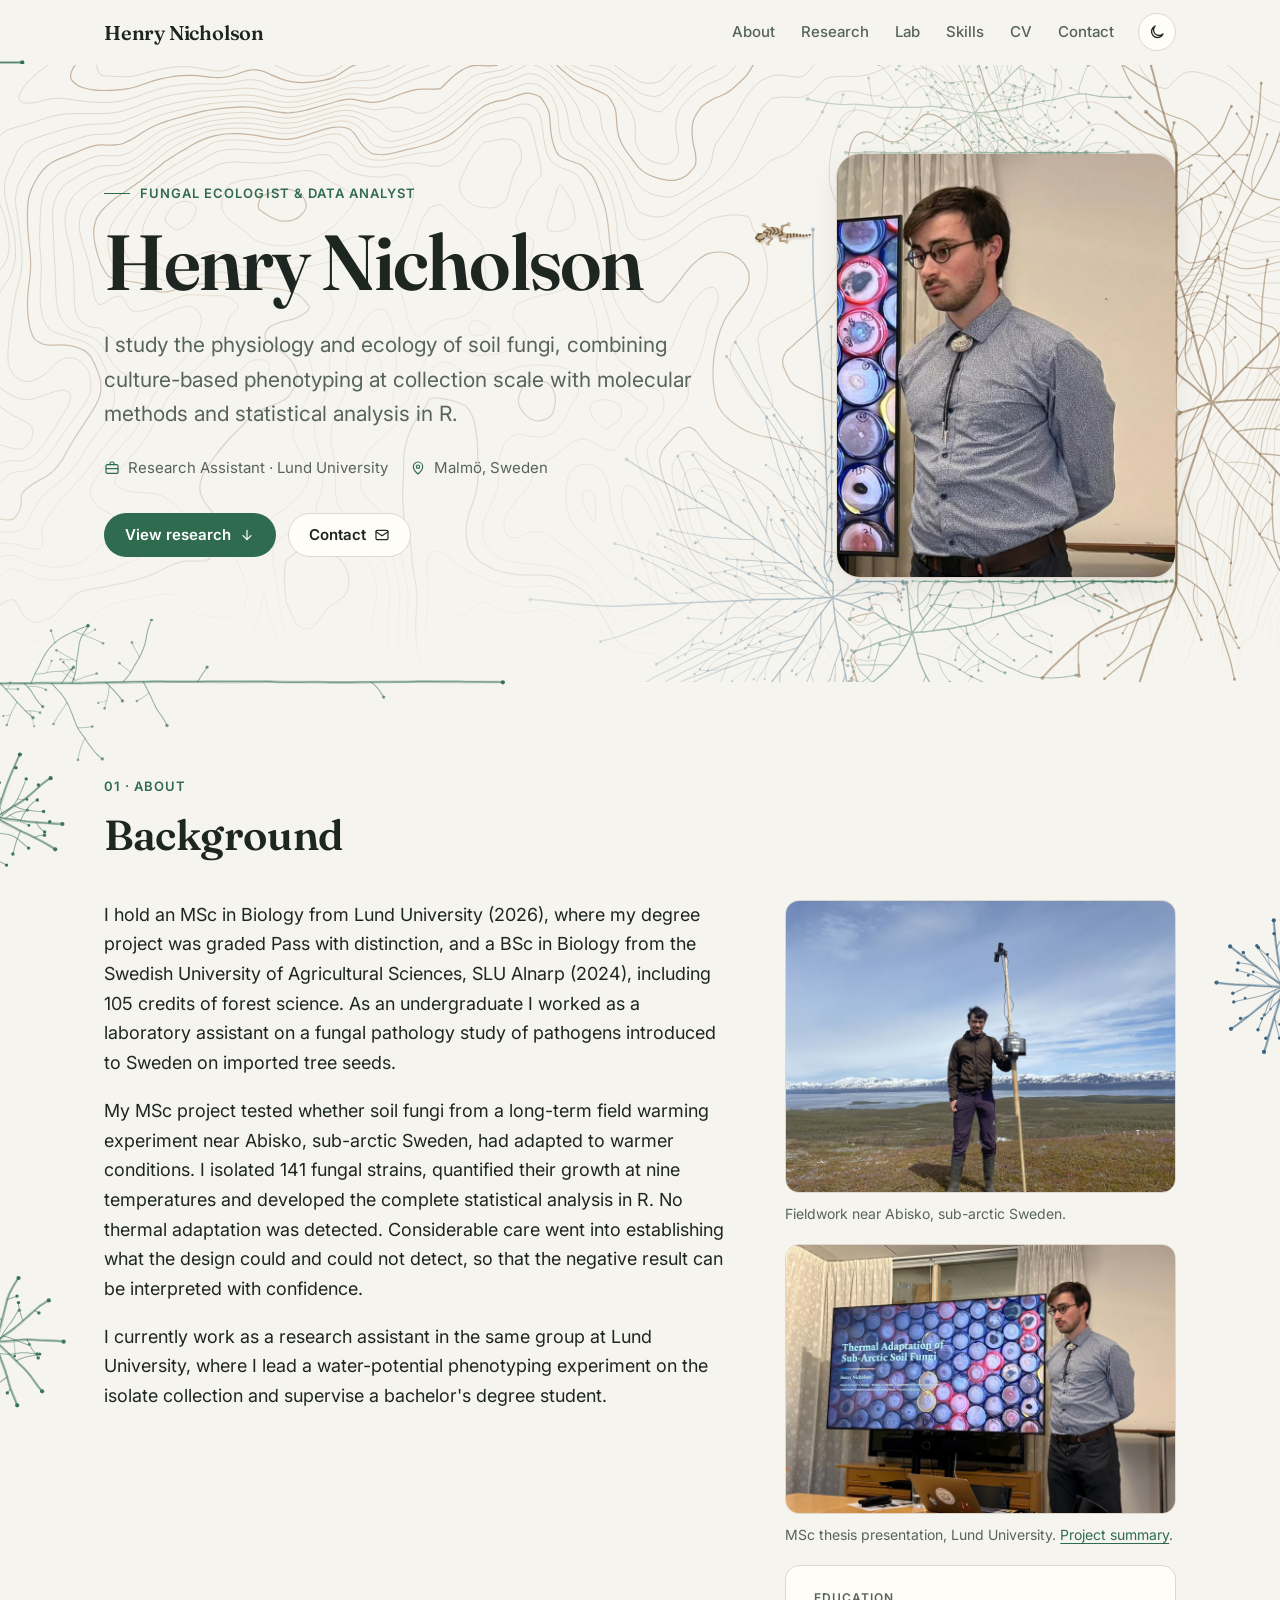
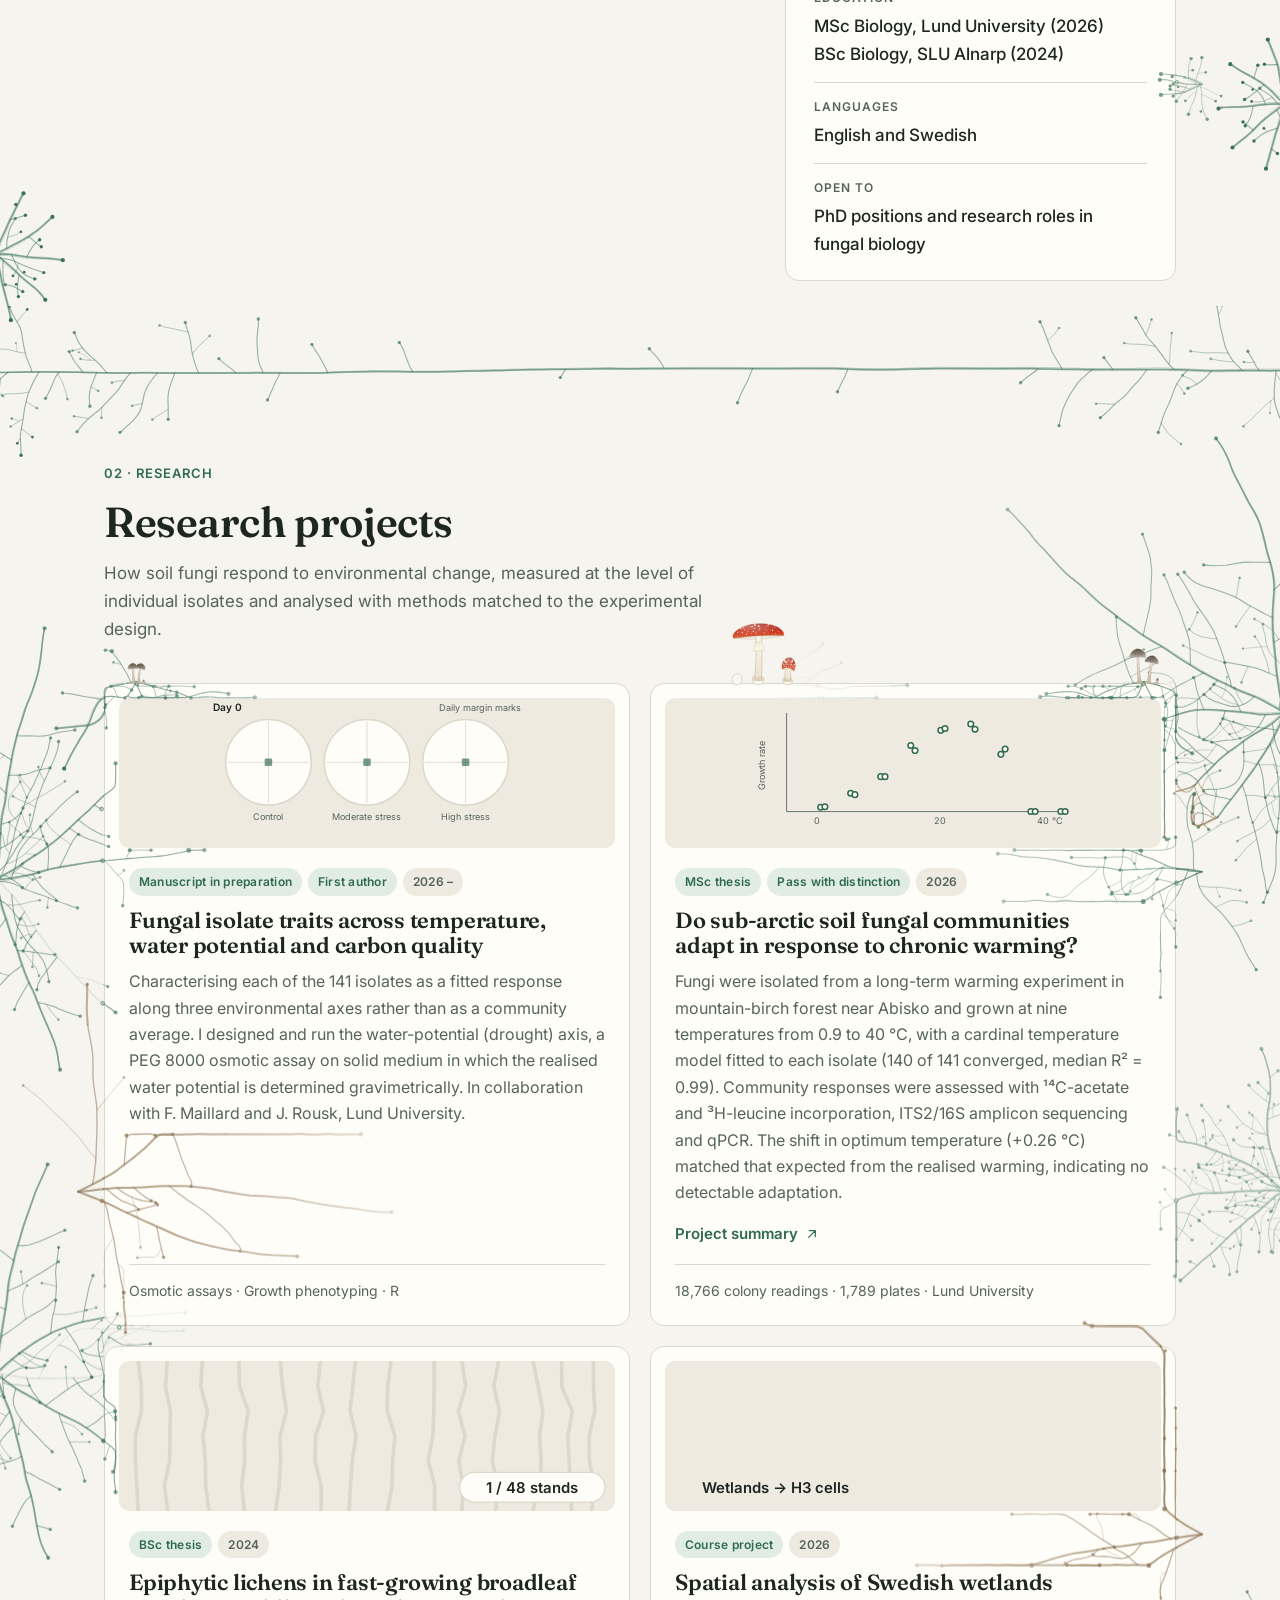
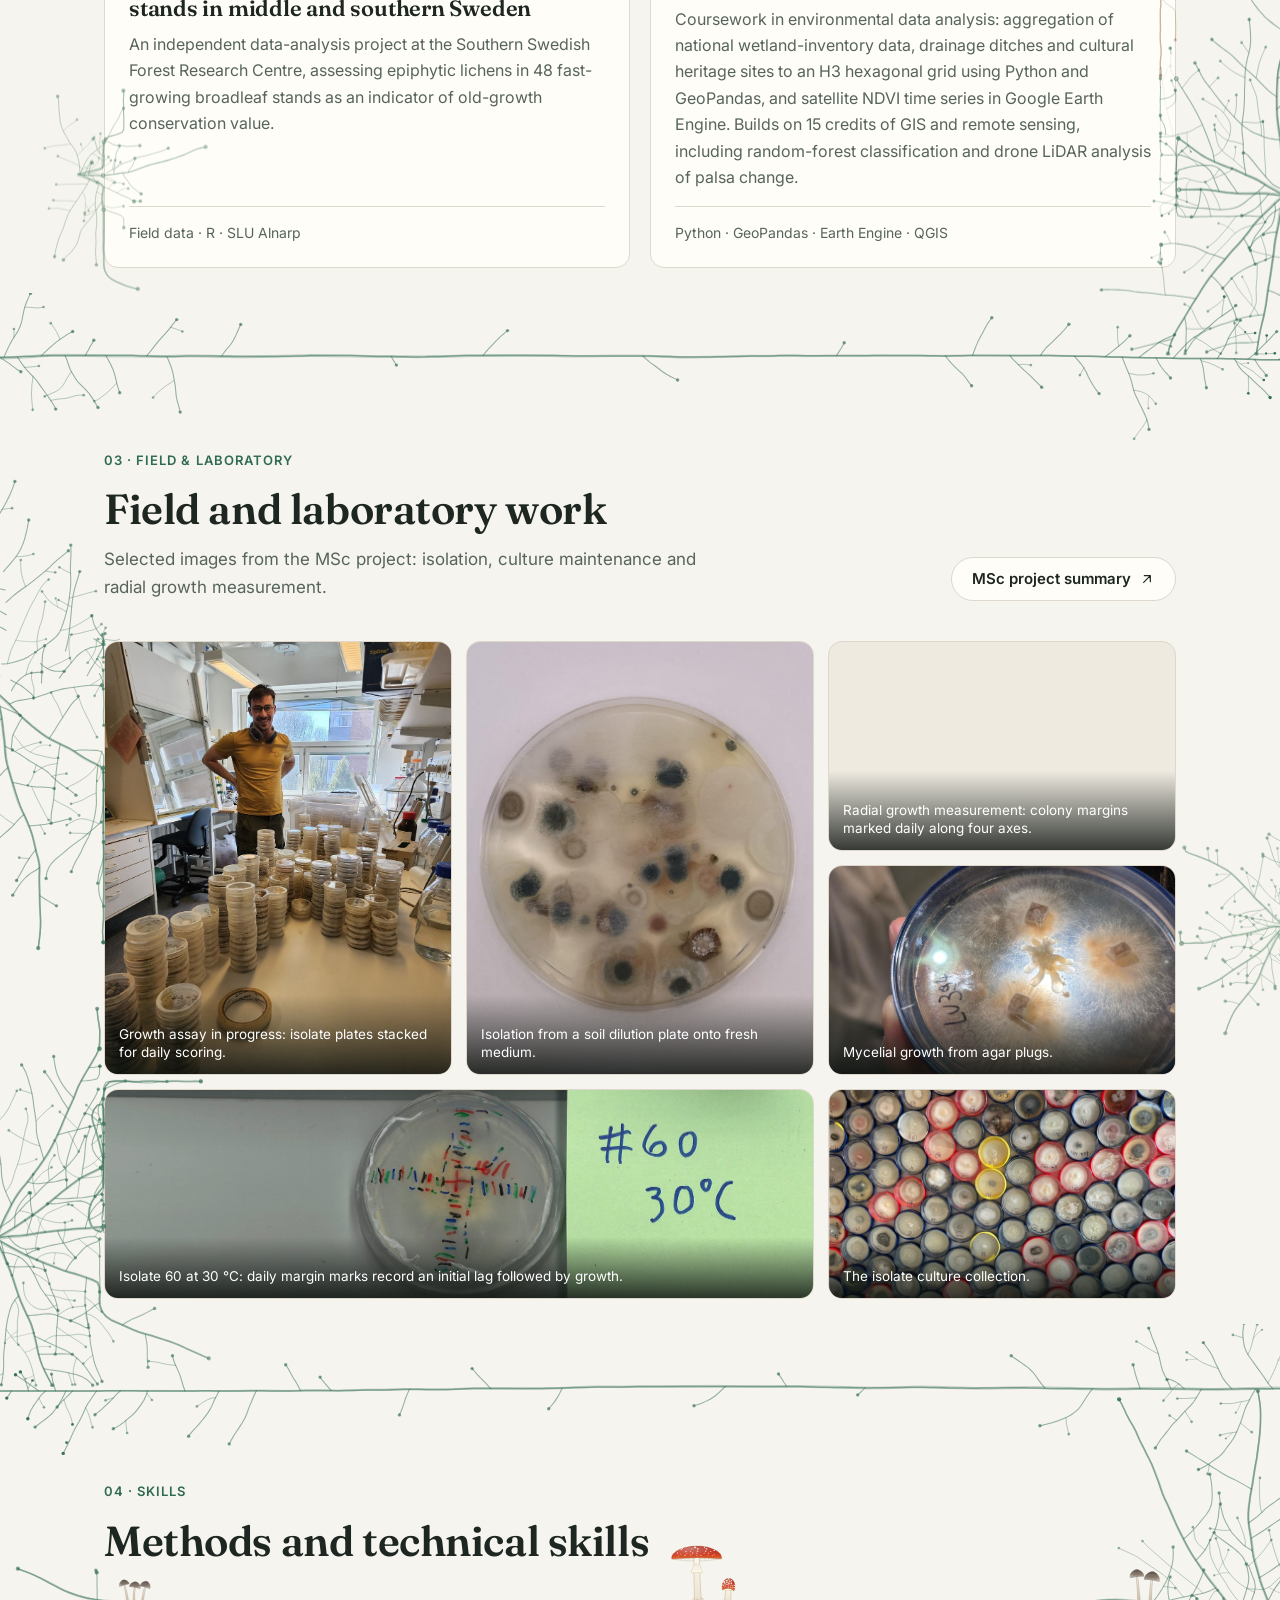
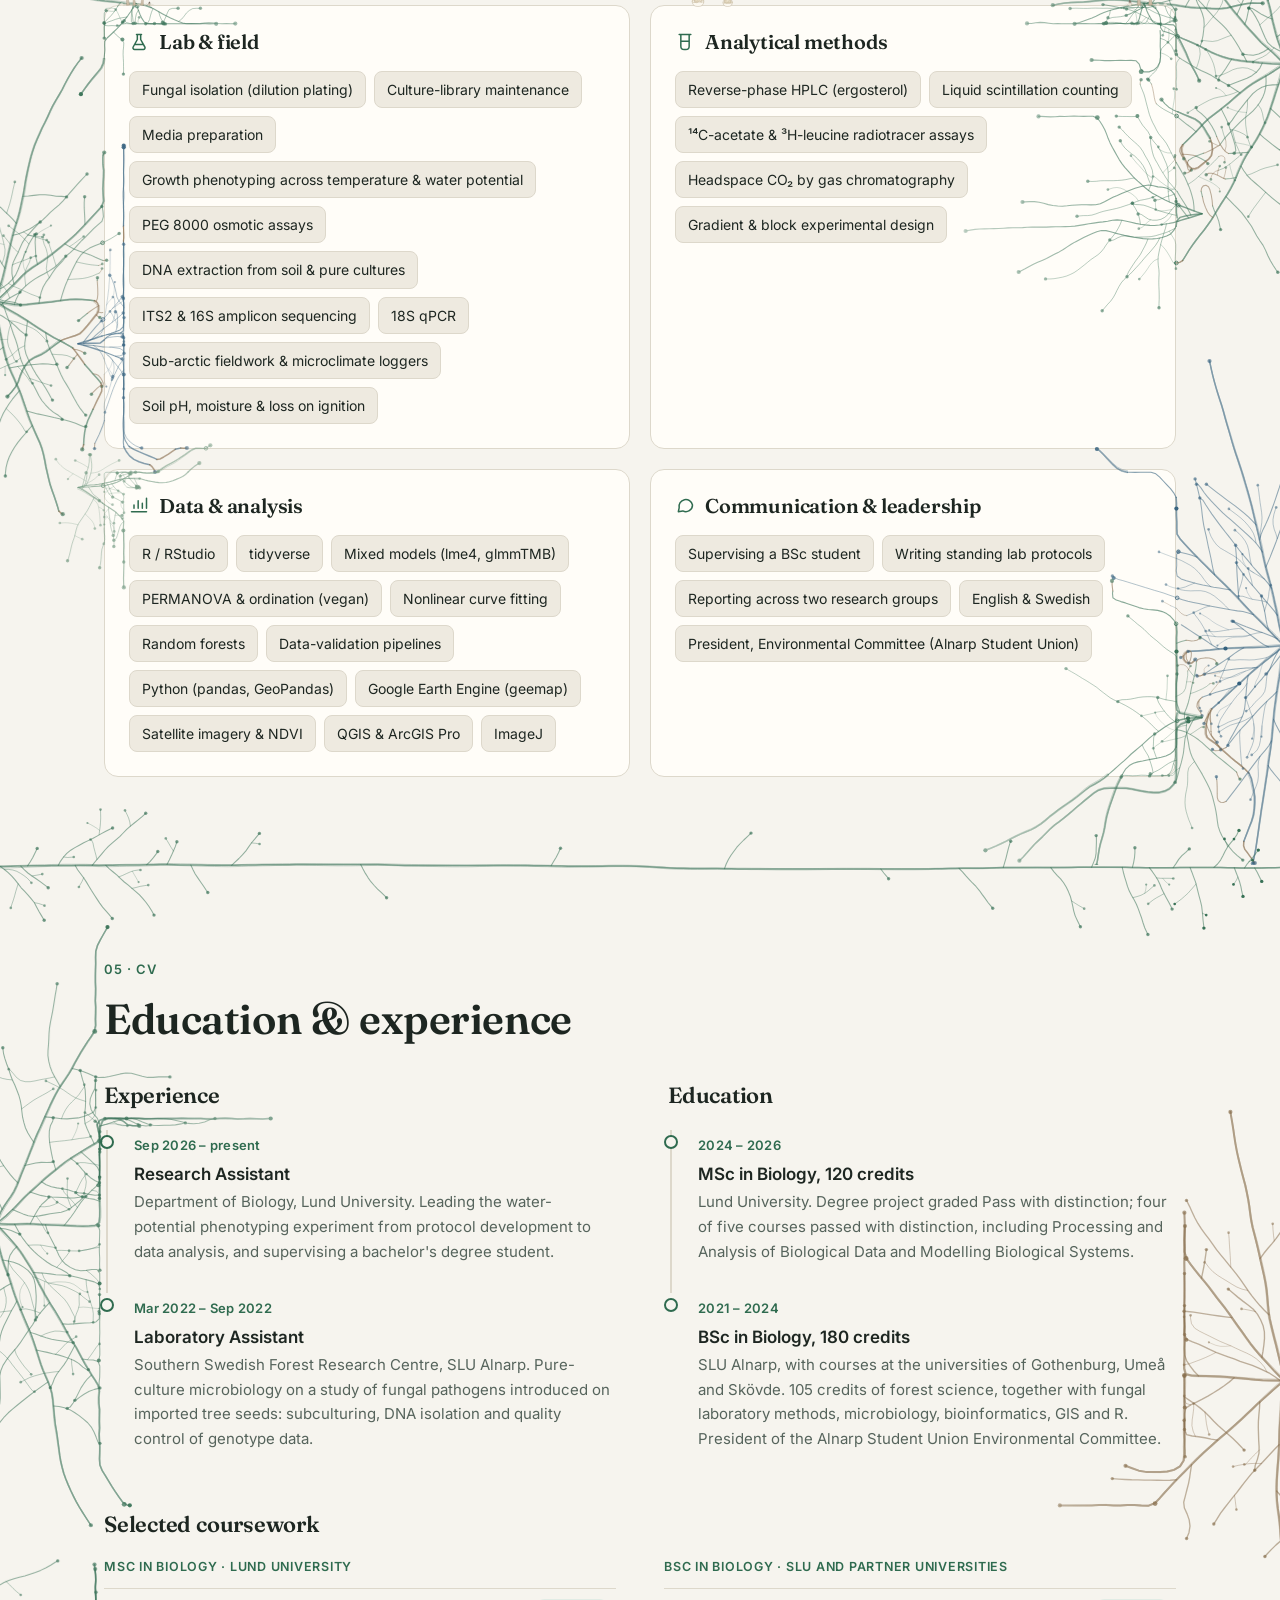
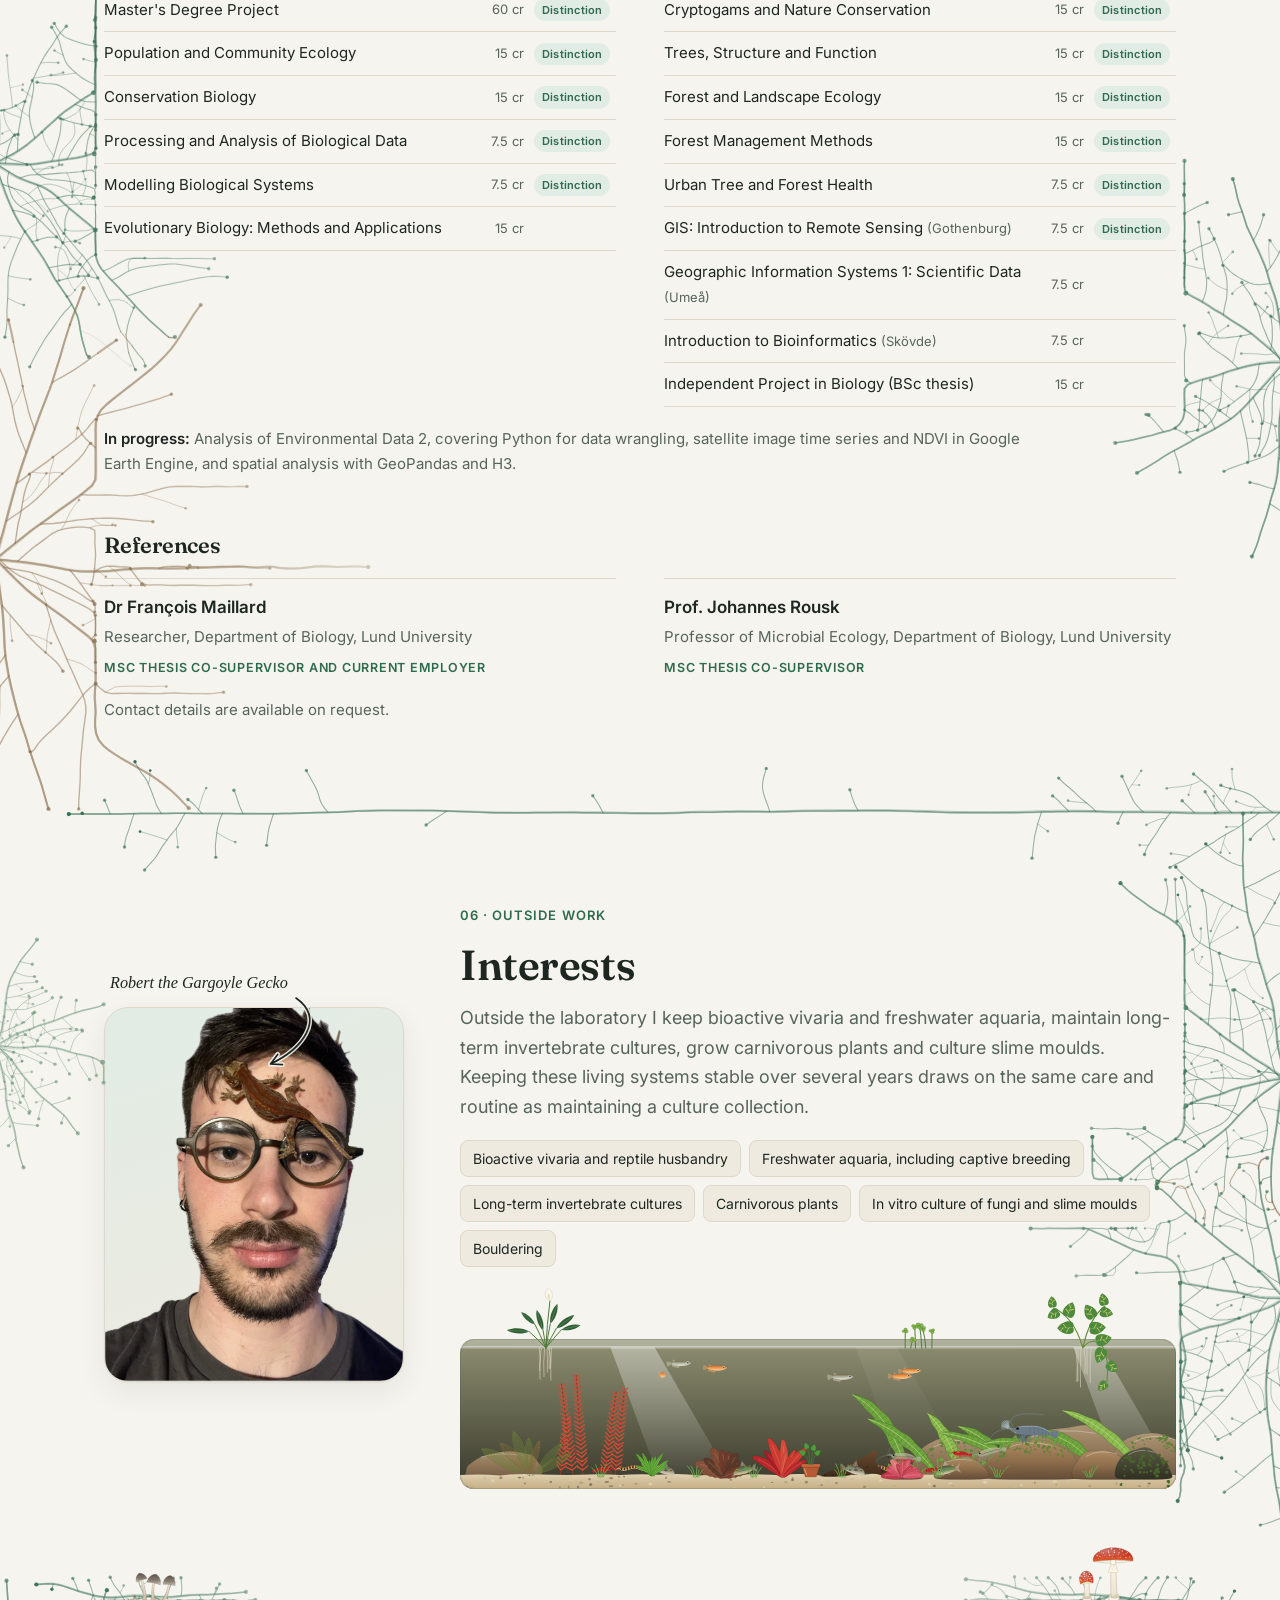
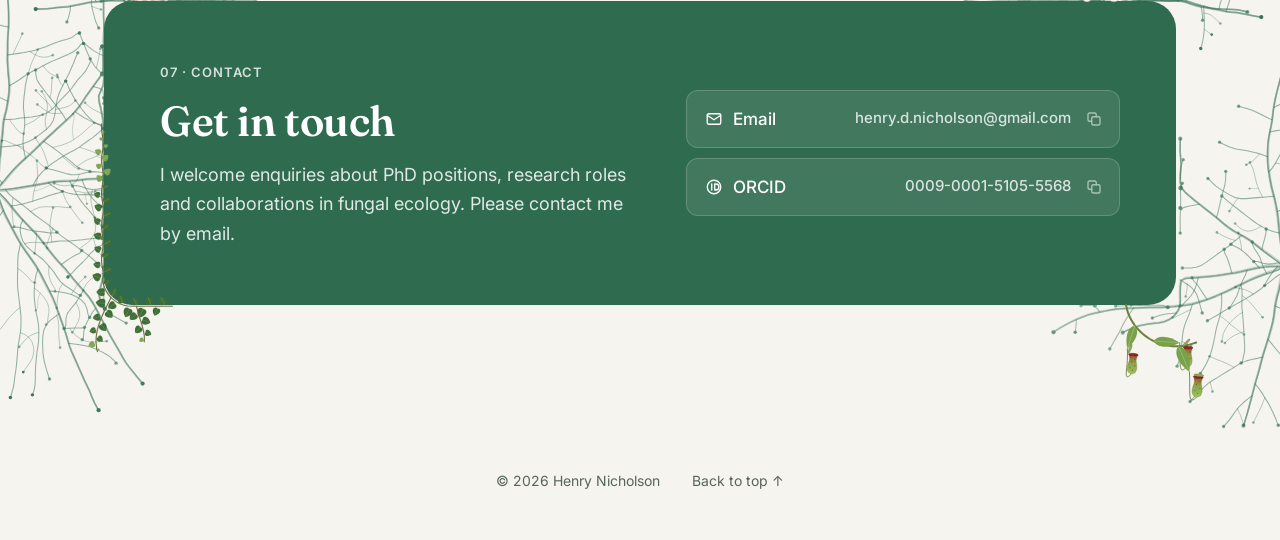
==== commit df5438ad: "Decode images in the background" ====
--- a/index.html
+++ b/index.html
@@ -111,7 +111,7 @@
         <!-- Portrait: replace assets/portrait.jpg with any 4:5 photo. -->
         <figure class="portrait">
           <span class="initials" aria-hidden="true">HN</span>
-          <img src="assets/portrait.jpg" alt="Portrait of Henry Nicholson" width="720" height="900" onload="this.parentNode.classList.add('has-photo')" onerror="this.remove()">
+          <img decoding="async" src="assets/portrait.jpg" alt="Portrait of Henry Nicholson" width="720" height="900" onload="this.parentNode.classList.add('has-photo')" onerror="this.remove()">
         </figure>
       </div>
     </section>
@@ -133,11 +133,11 @@
           </div>
           <div class="about-side reveal">
             <figure class="photo">
-              <img src="assets/photos/field-abisko.jpg" alt="Standing on open tundra near Abisko beside a sampling pole, with a lake and snow-capped mountains behind" width="1600" height="1200" loading="lazy">
+              <img decoding="async" src="assets/photos/field-abisko.jpg" alt="Standing on open tundra near Abisko beside a sampling pole, with a lake and snow-capped mountains behind" width="1600" height="1200" loading="lazy">
               <figcaption>Fieldwork near Abisko, sub-arctic Sweden.</figcaption>
             </figure>
             <figure class="photo">
-              <a href="thesis.html"><img src="assets/thesis/defence.jpg" alt="Henry Nicholson standing beside a screen showing the title slide, Thermal Adaptation of Sub-Arctic Soil Fungi" width="1600" height="1103" loading="lazy"></a>
+              <a href="thesis.html"><img decoding="async" src="assets/thesis/defence.jpg" alt="Henry Nicholson standing beside a screen showing the title slide, Thermal Adaptation of Sub-Arctic Soil Fungi" width="1600" height="1103" loading="lazy"></a>
               <figcaption>MSc thesis presentation, Lund University. <a href="thesis.html">Project summary</a>.</figcaption>
             </figure>
             <dl class="facts">
@@ -219,27 +219,27 @@
         </div>
         <div class="mosaic">
           <figure class="tile tall reveal">
-            <img src="assets/photos/plate-hell.jpg" alt="Standing in a lab surrounded by towers of stacked agar plates" width="975" height="1300" loading="lazy">
+            <img decoding="async" src="assets/photos/plate-hell.jpg" alt="Standing in a lab surrounded by towers of stacked agar plates" width="975" height="1300" loading="lazy">
             <figcaption>Growth assay in progress: isolate plates stacked for daily scoring.</figcaption>
           </figure>
           <figure class="tile tall reveal">
-            <img src="assets/photos/isolation.jpg" alt="A soil dilution plate covered in fungal colonies of many colours" width="1000" height="1000" loading="lazy">
+            <img decoding="async" src="assets/photos/isolation.jpg" alt="A soil dilution plate covered in fungal colonies of many colours" width="1000" height="1000" loading="lazy">
             <figcaption>Isolation from a soil dilution plate onto fresh medium.</figcaption>
           </figure>
           <figure class="tile reveal">
-            <img src="assets/photos/growth-marks.jpg" alt="An orange fungal colony with coloured marks along four axes at its edge" width="684" height="690" loading="lazy">
+            <img decoding="async" src="assets/photos/growth-marks.jpg" alt="An orange fungal colony with coloured marks along four axes at its edge" width="684" height="690" loading="lazy">
             <figcaption>Radial growth measurement: colony margins marked daily along four axes.</figcaption>
           </figure>
           <figure class="tile reveal">
-            <img src="assets/photos/plugs-mycelium.jpg" alt="White fluffy mycelium spreading from agar plugs on a plate" width="975" height="1300" loading="lazy">
+            <img decoding="async" src="assets/photos/plugs-mycelium.jpg" alt="White fluffy mycelium spreading from agar plugs on a plate" width="975" height="1300" loading="lazy">
             <figcaption>Mycelial growth from agar plugs.</figcaption>
           </figure>
           <figure class="tile wide reveal">
-            <img src="assets/photos/lag-then-growth.jpg" alt="A plate labelled isolate 60 at 30 degrees, with dense coloured growth marks around the colony" width="1600" height="467" loading="lazy">
+            <img decoding="async" src="assets/photos/lag-then-growth.jpg" alt="A plate labelled isolate 60 at 30 degrees, with dense coloured growth marks around the colony" width="1600" height="467" loading="lazy">
             <figcaption>Isolate 60 at 30&nbsp;°C: daily margin marks record an initial lag followed by growth.</figcaption>
           </figure>
           <figure class="tile reveal">
-            <img src="assets/thesis/isolate-library.jpg" alt="Dozens of culture plates with coloured rims laid out in a grid" width="1400" height="1050" loading="lazy">
+            <img decoding="async" src="assets/thesis/isolate-library.jpg" alt="Dozens of culture plates with coloured rims laid out in a grid" width="1400" height="1050" loading="lazy">
             <figcaption>The isolate culture collection.</figcaption>
           </figure>
         </div>
@@ -415,7 +415,7 @@
       <div class="container interests-grid">
         <div class="portrait-wrap reveal">
           <figure class="portrait">
-            <img src="assets/headshot.webp" alt="Henry Nicholson with Robert, a gargoyle gecko, on the forehead" width="920" height="1200" loading="lazy">
+            <img decoding="async" src="assets/headshot.webp" alt="Henry Nicholson with Robert, a gargoyle gecko, on the forehead" width="920" height="1200" loading="lazy">
           </figure>
           <!-- Label and arrow drawn in the photo's own proportions (4:5 box plus a band above it) -->
           <svg class="gecko-arrow" viewBox="0 -15 100 140" aria-hidden="true" focusable="false">
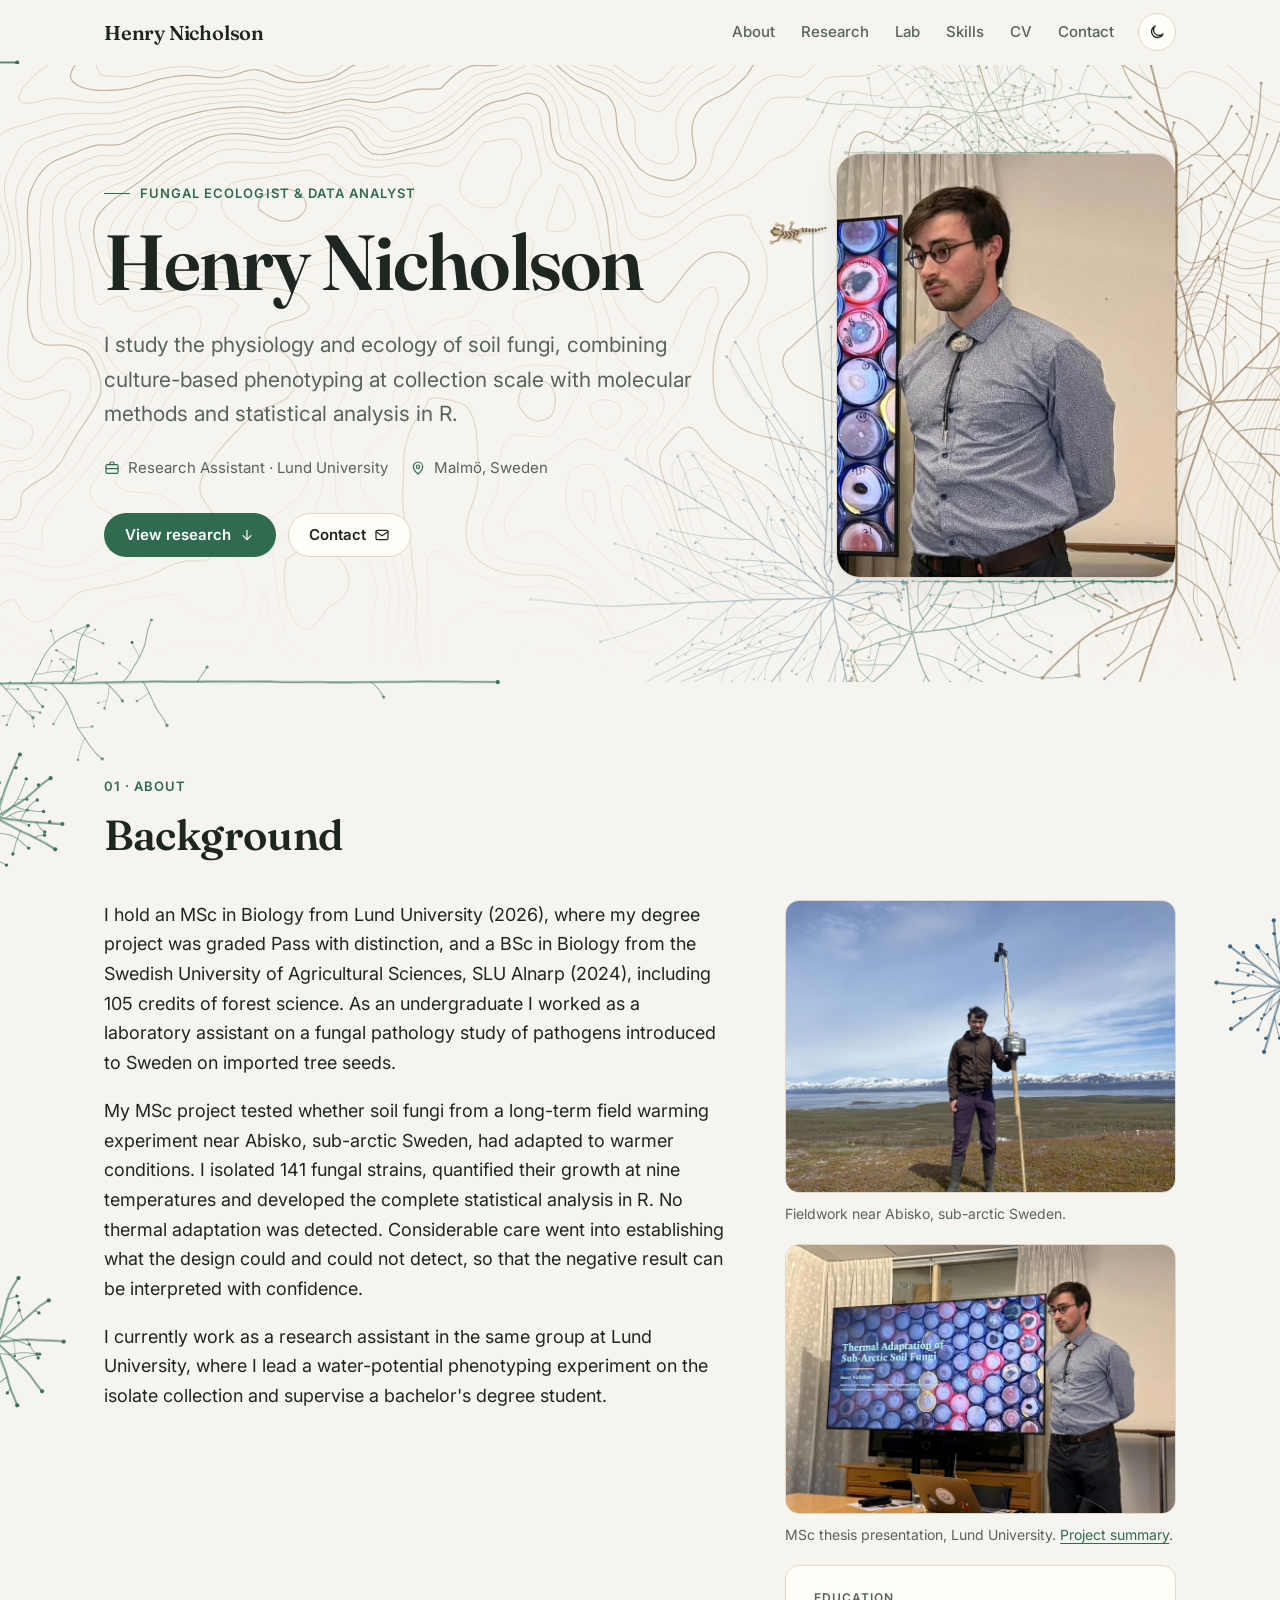
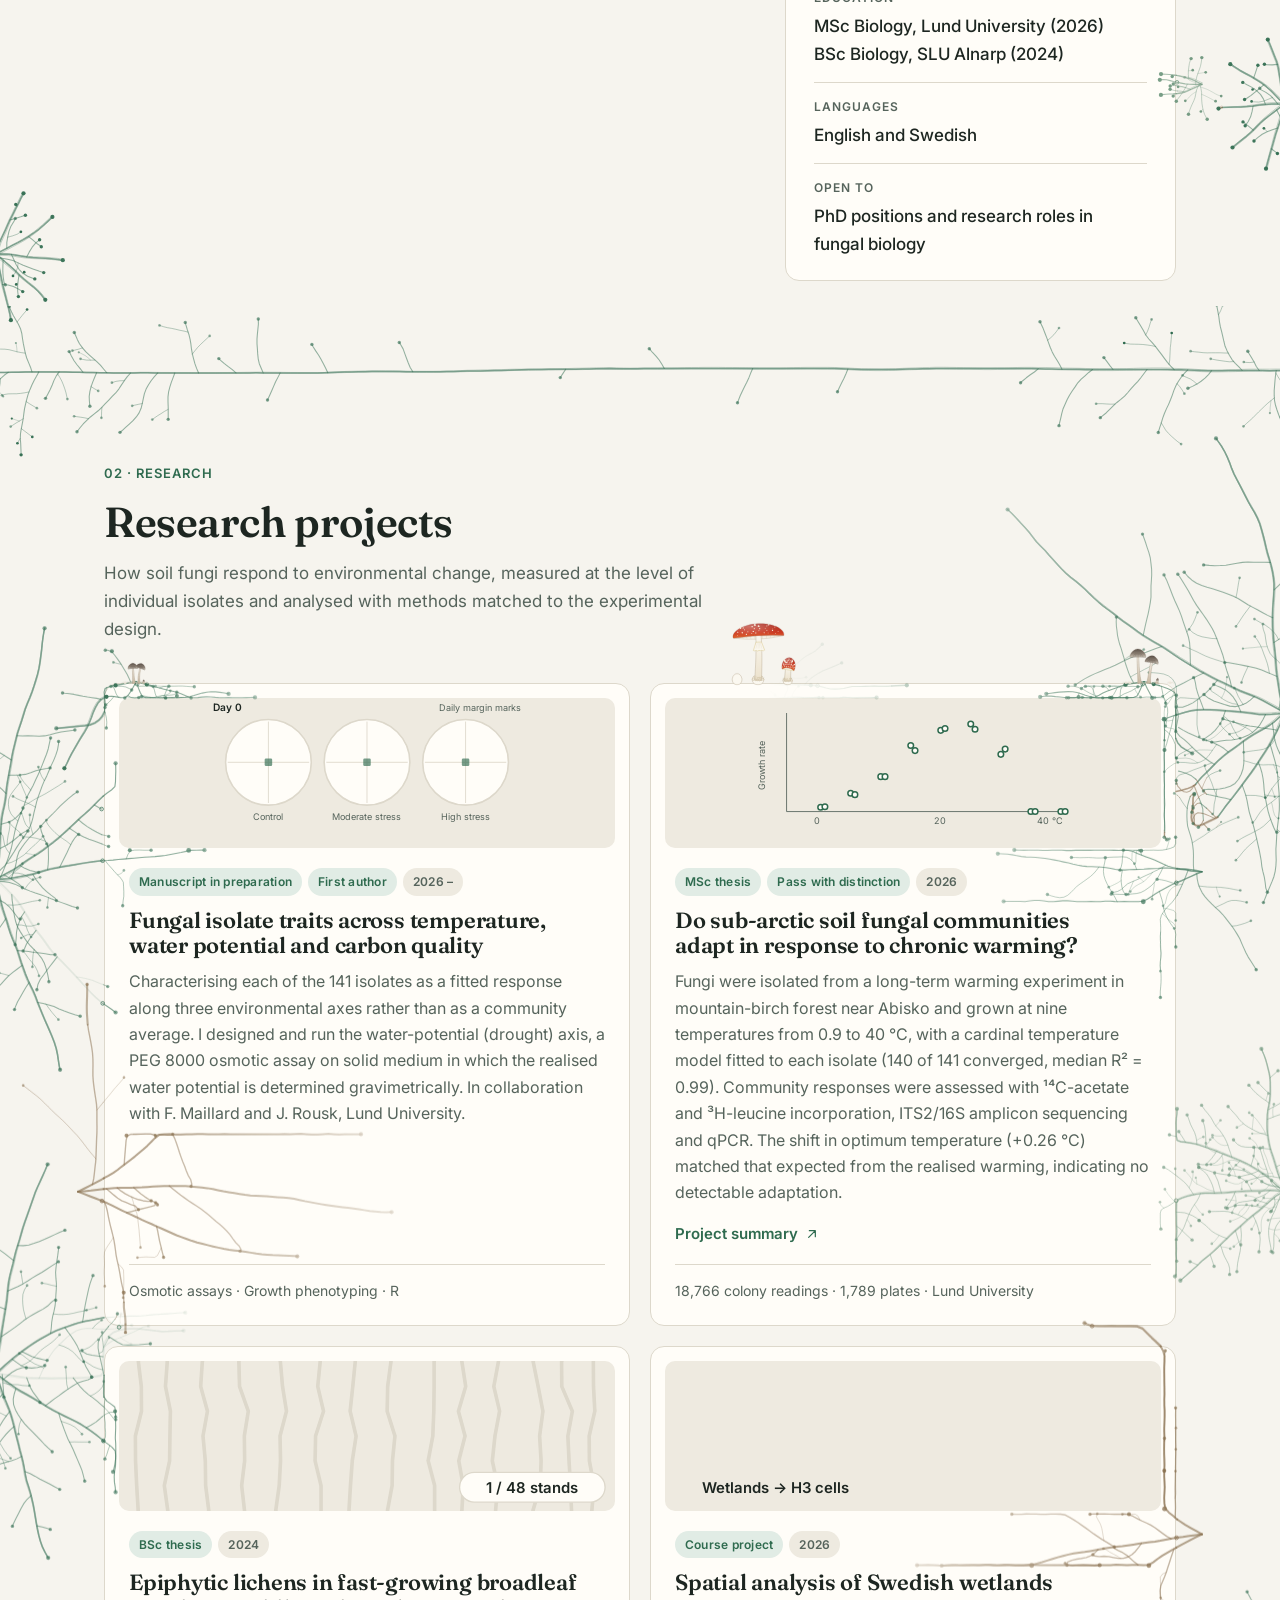
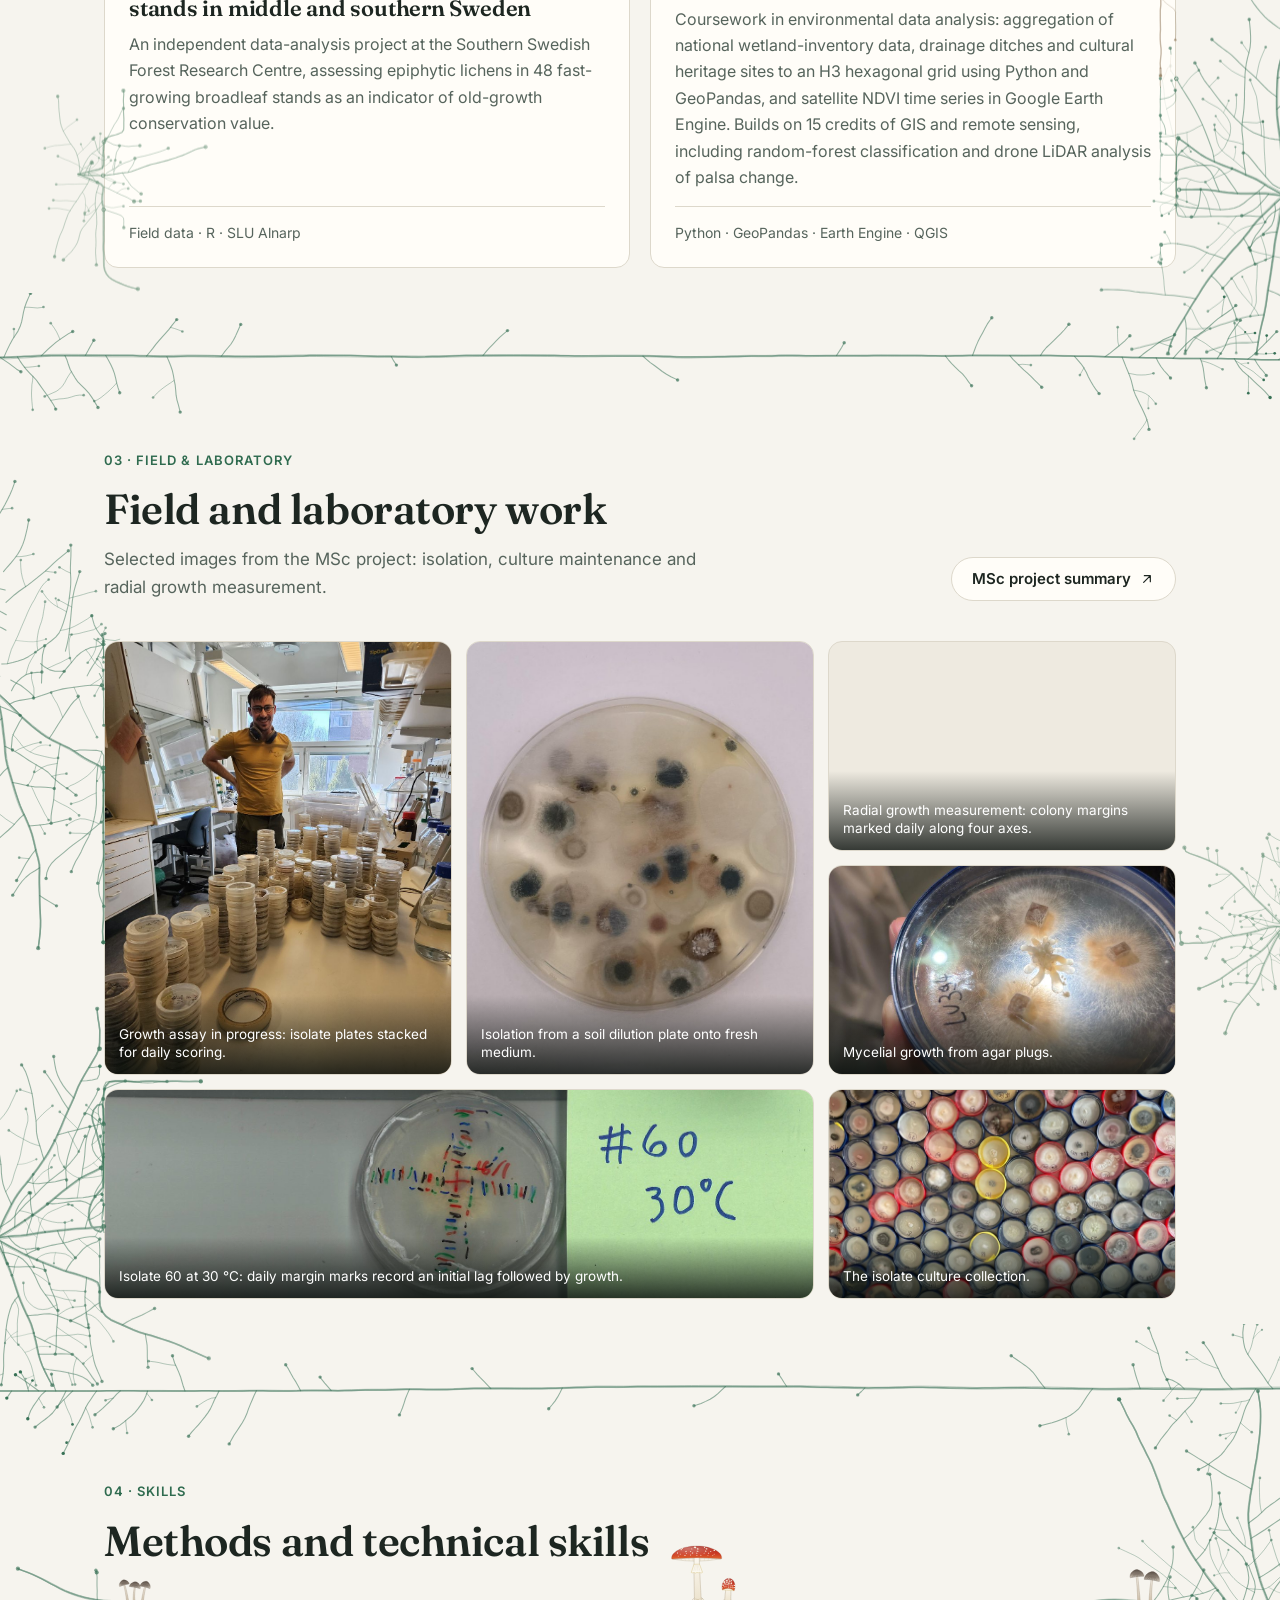
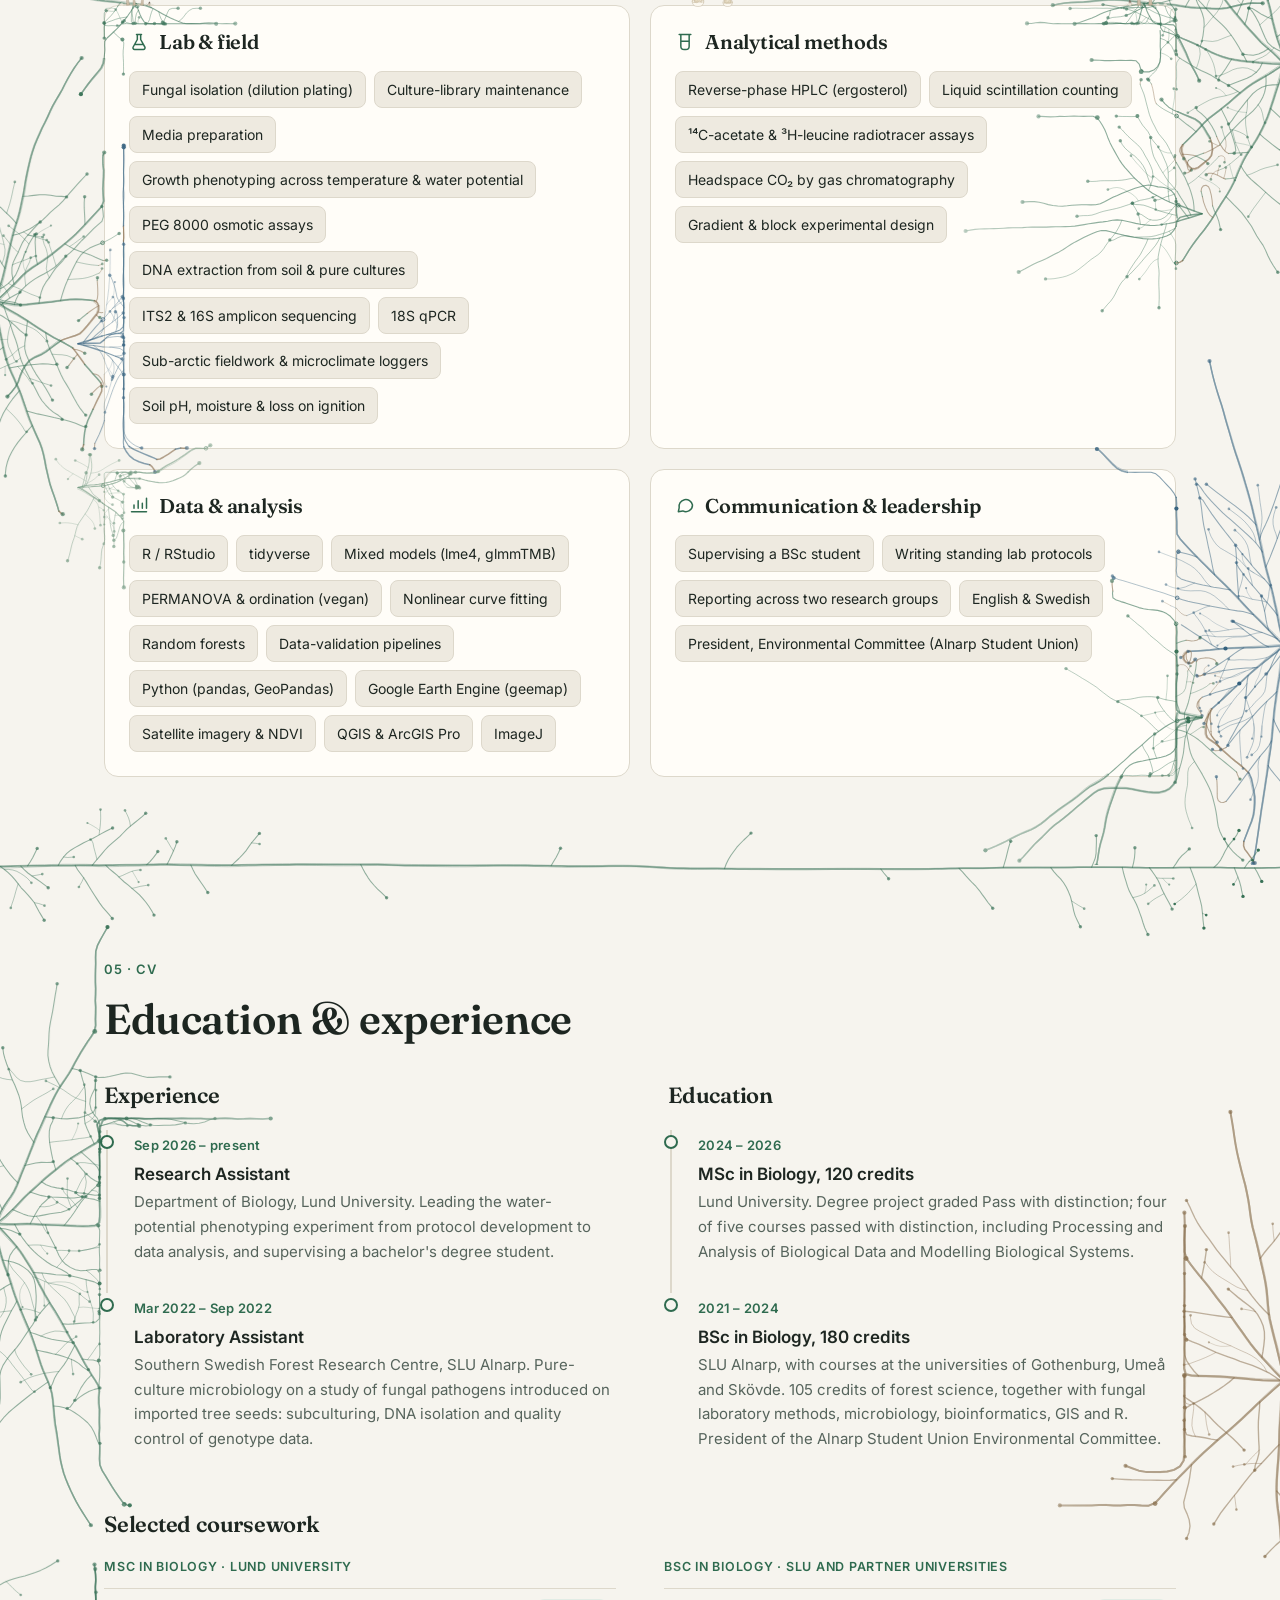
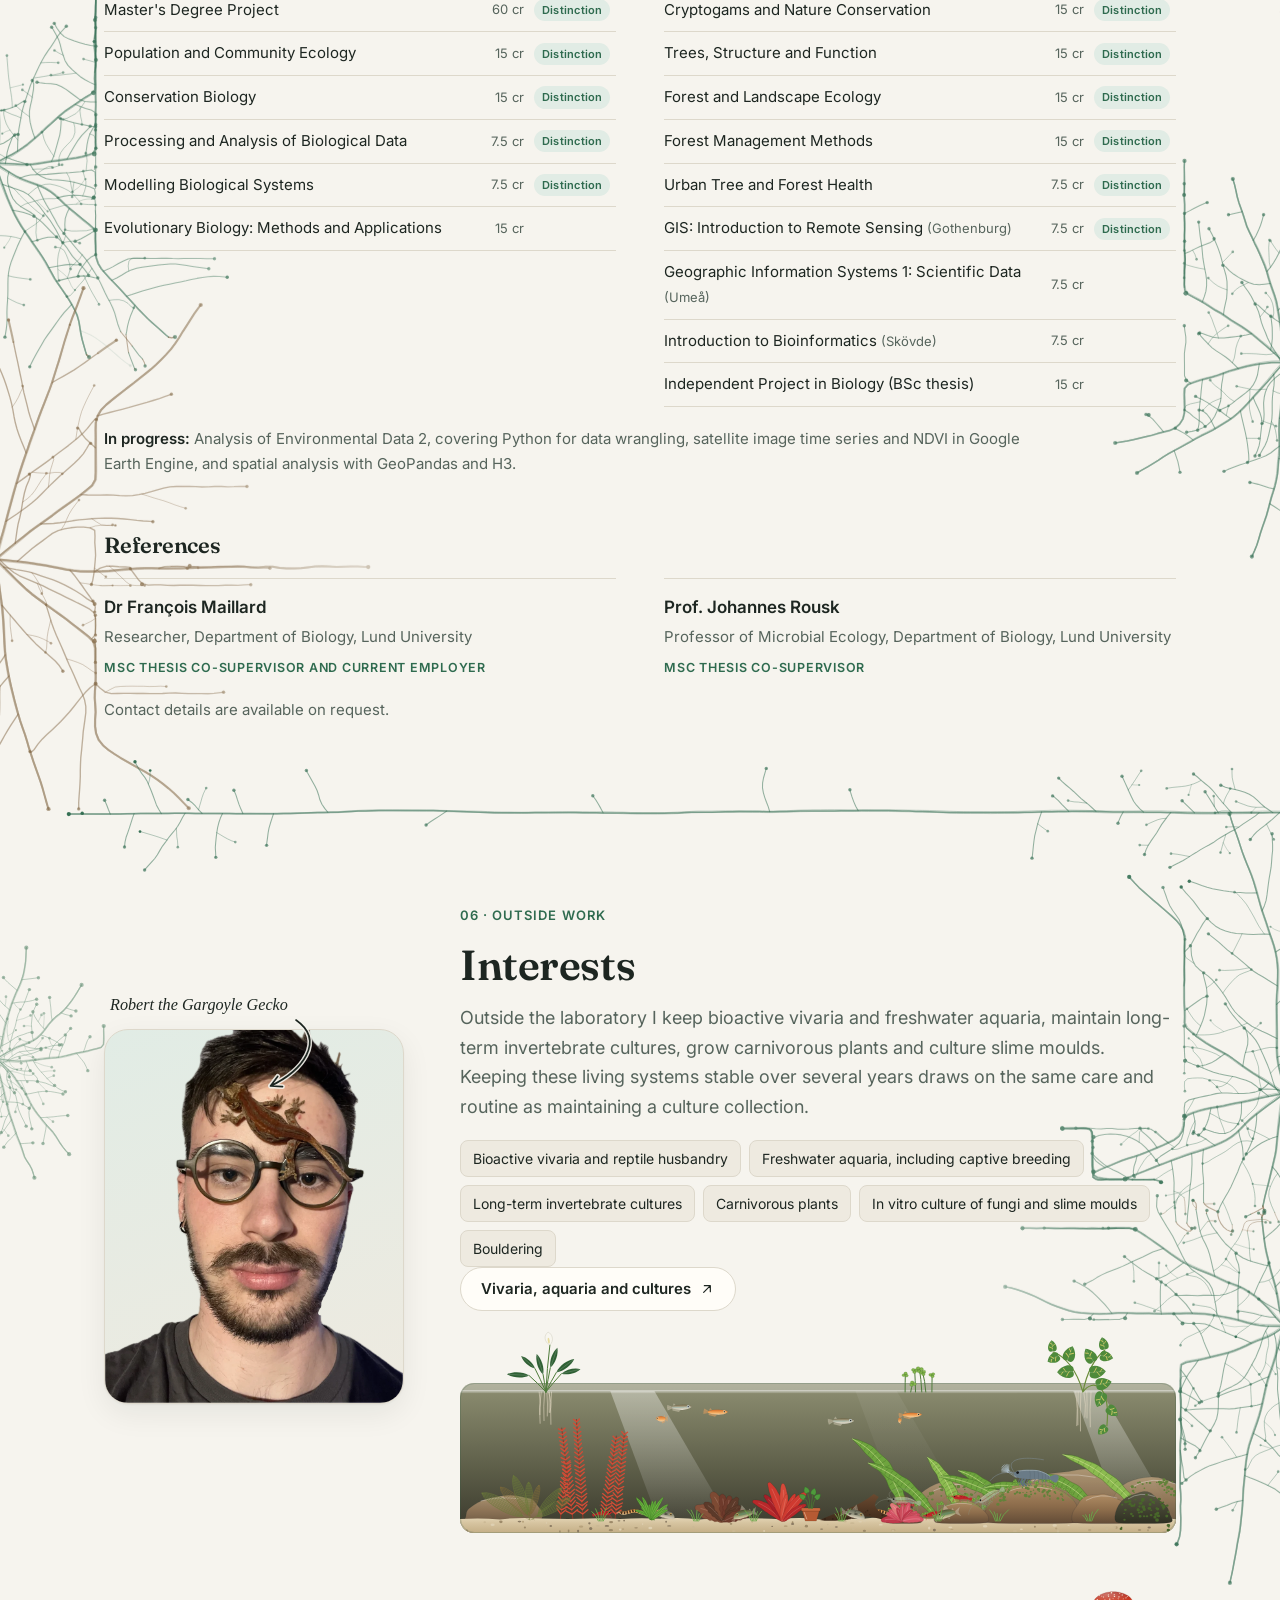
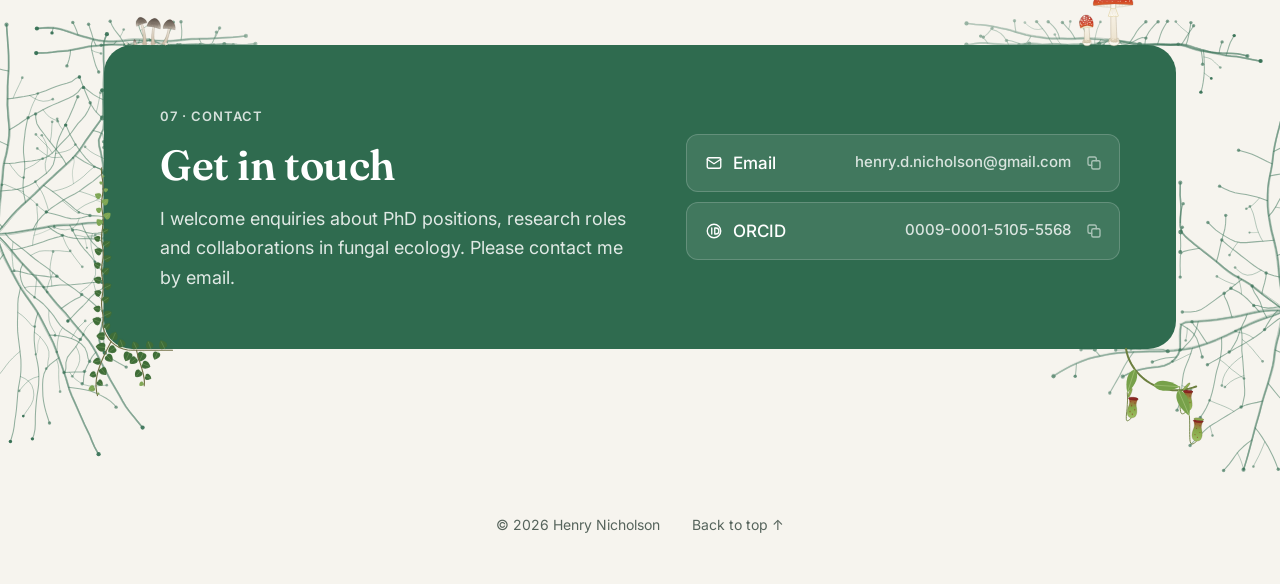
==== commit cdd89cd7: "Add hobbies page and link from Outside work" ====
--- a/index.html
+++ b/index.html
@@ -436,6 +436,7 @@
             <li>In vitro culture of fungi and slime moulds</li>
             <li>Bouldering</li>
           </ul>
+          <a class="btn btn-secondary interests-more" href="hobbies.html">Vivaria, aquaria and cultures <svg class="icon"><use href="#i-arrow"/></svg></a>
           <div class="aquarium" aria-hidden="true"></div>
         </div>
       </div>
--- a/css/style.css
+++ b/css/style.css
@@ -150,6 +150,11 @@
   backdrop-filter: saturate(1.2) blur(10px);
   border-bottom: 1px solid transparent;
   transition: border-color .2s ease;
+}
+@media (hover: none) and (pointer: coarse) {
+  /* Touchscreens: a solid header. A blurred see-through one has to be redrawn on every scroll step,
+     which made iPhone scrolling stutter (see calm in js/main.js). */
+  .site-header { -webkit-backdrop-filter: none; backdrop-filter: none; background: var(--bg); }
 }
 .site-header.scrolled { border-bottom-color: var(--line); }
 
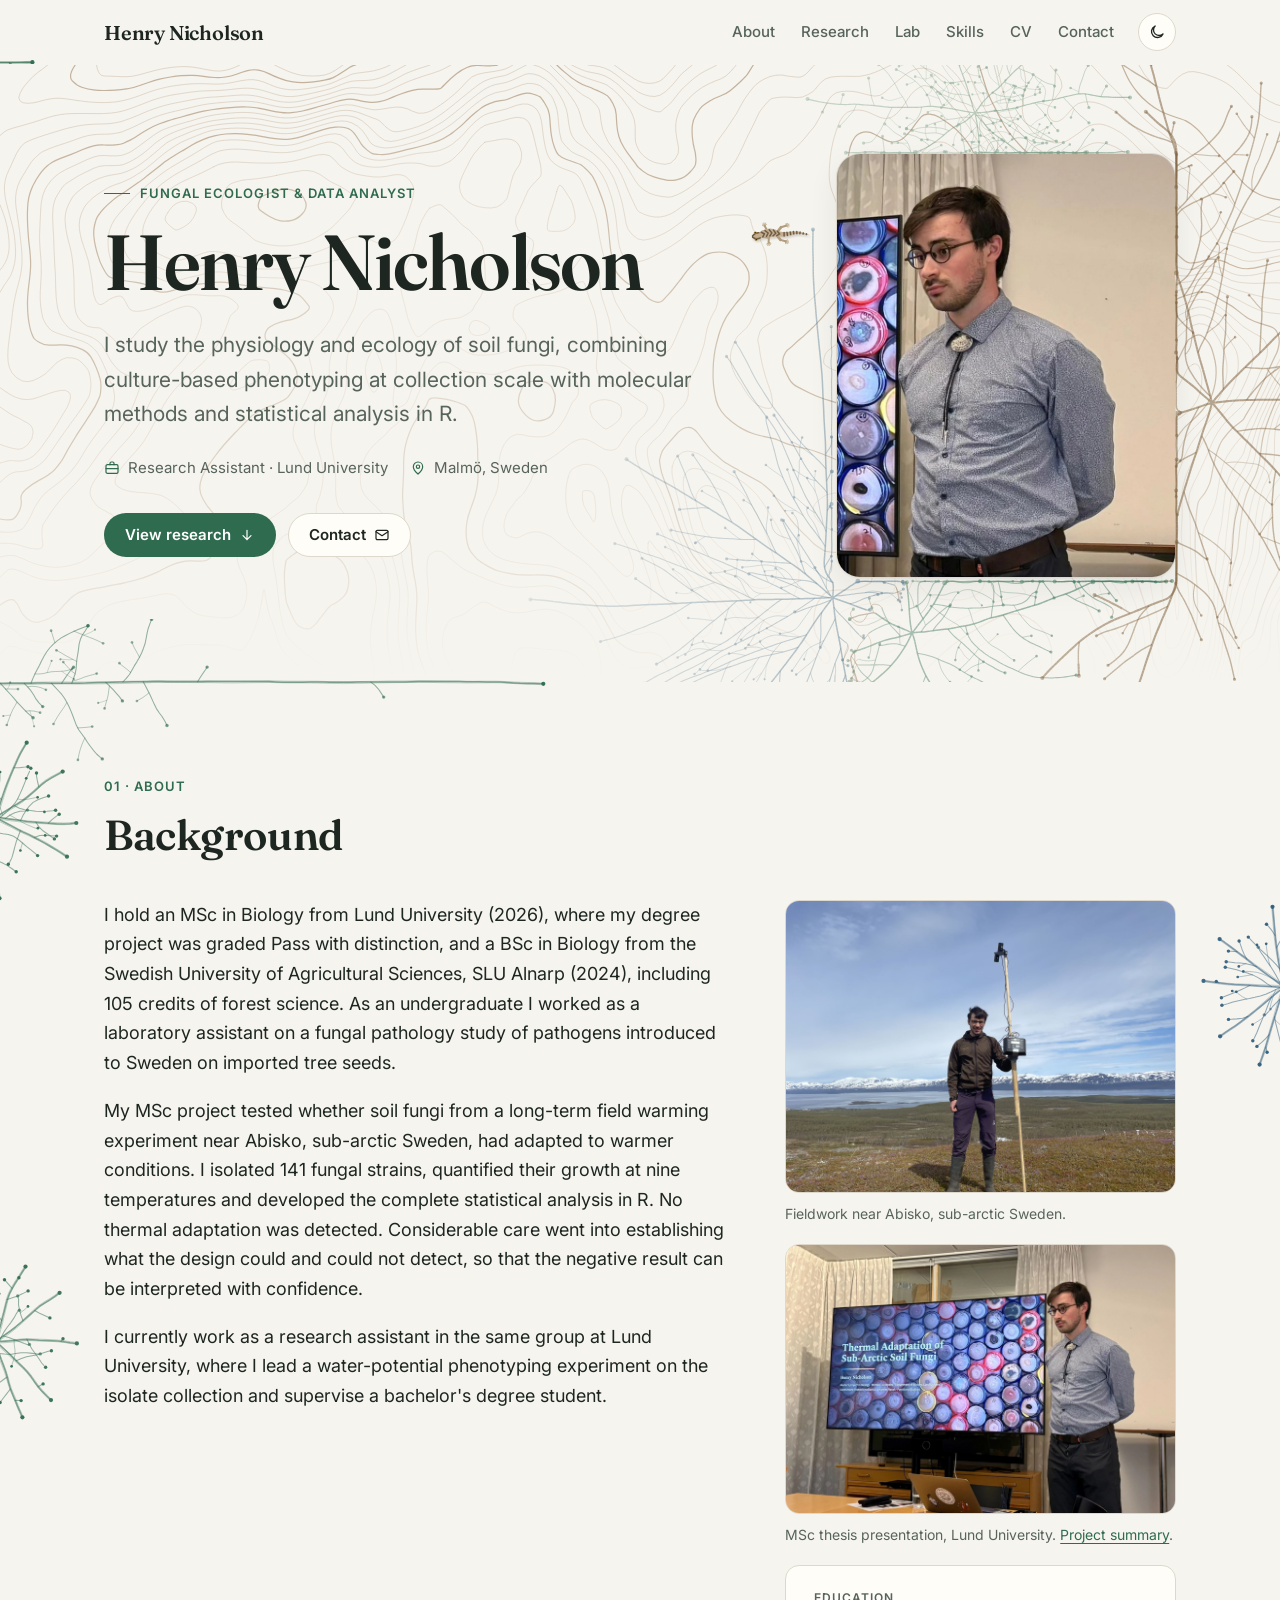
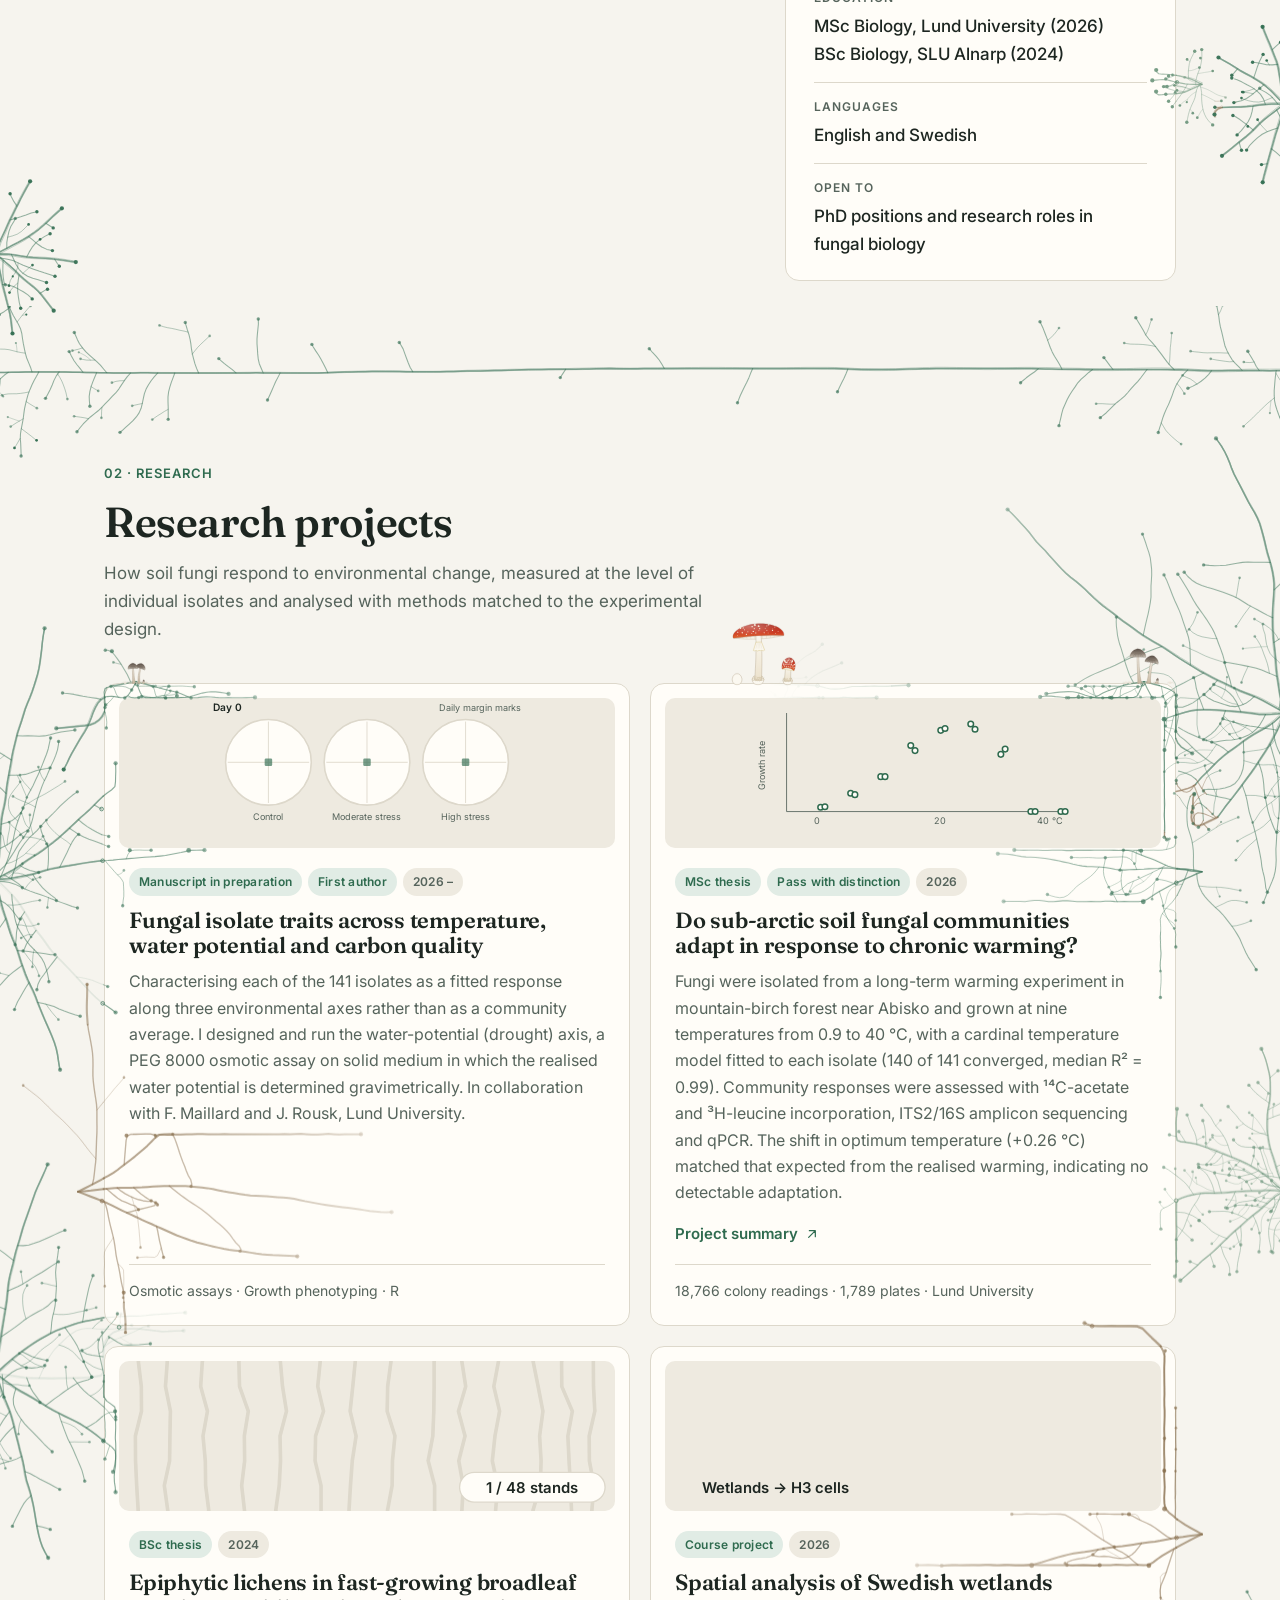
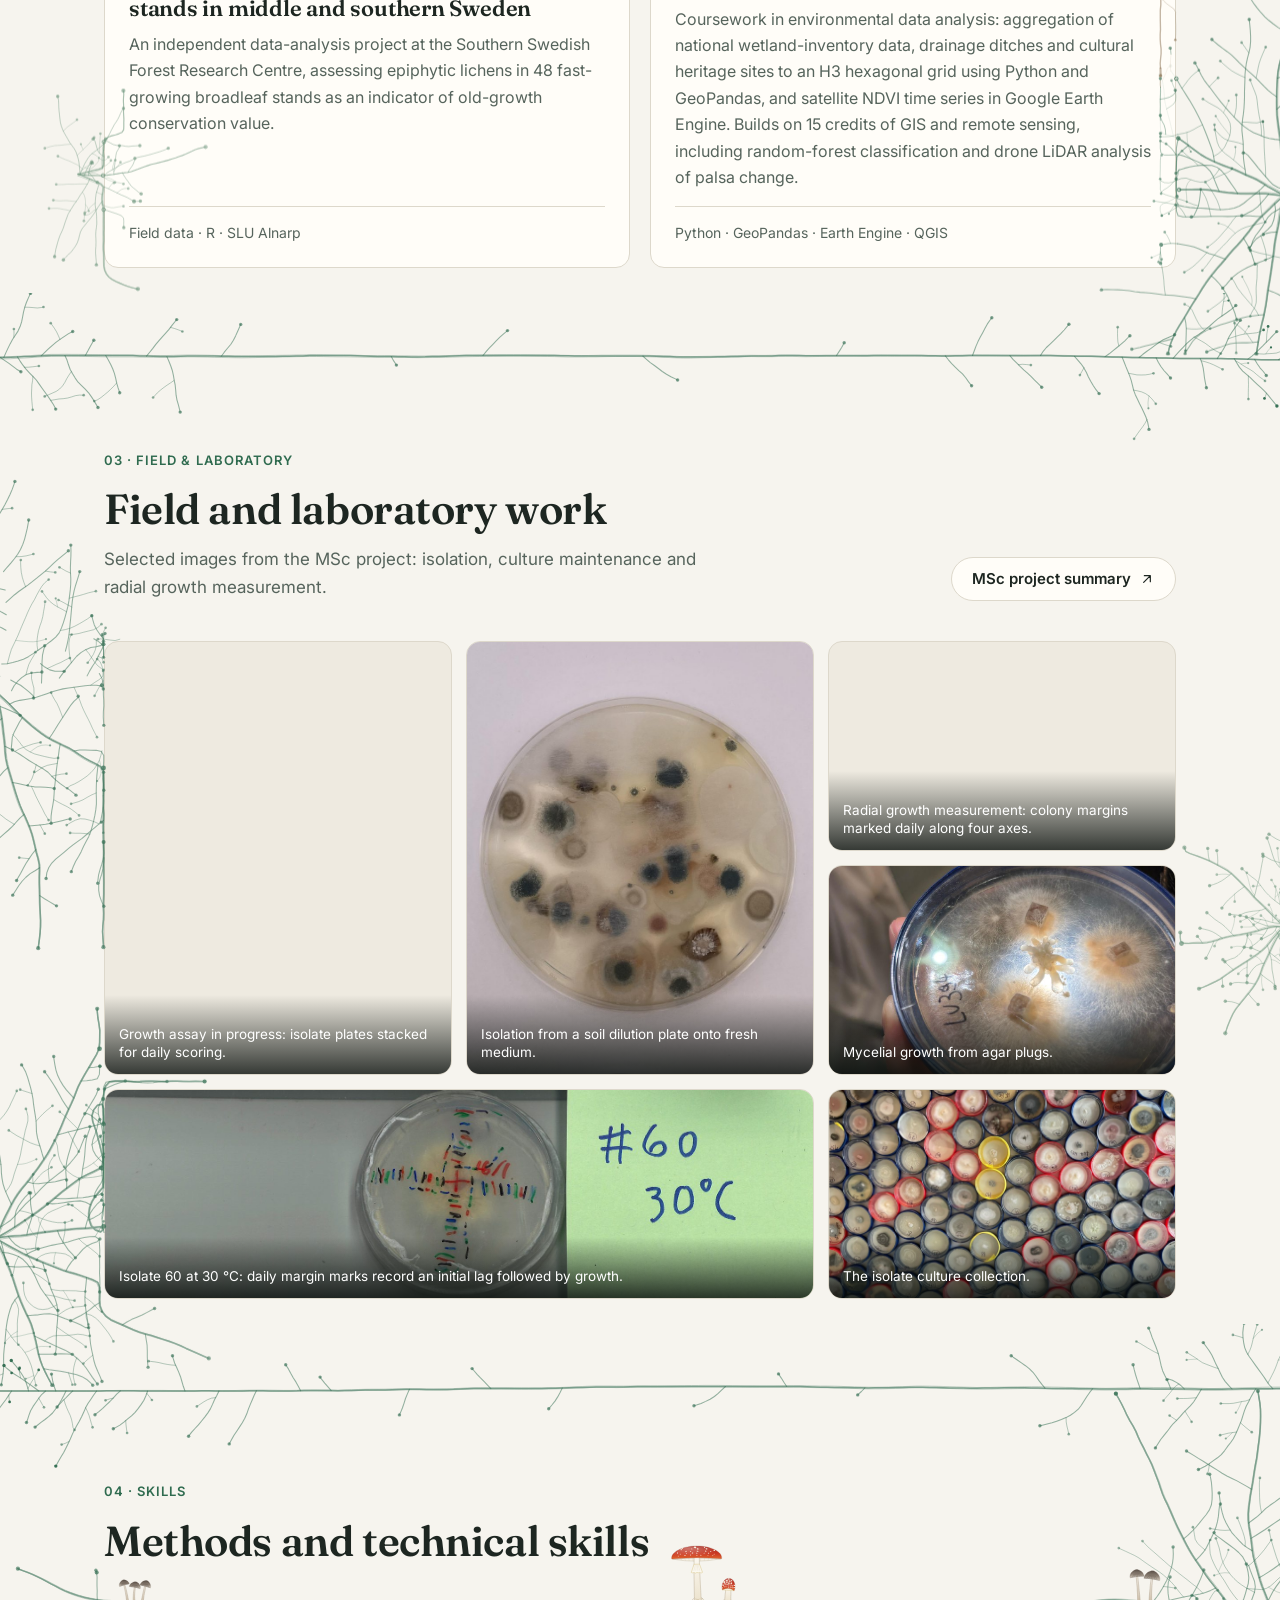
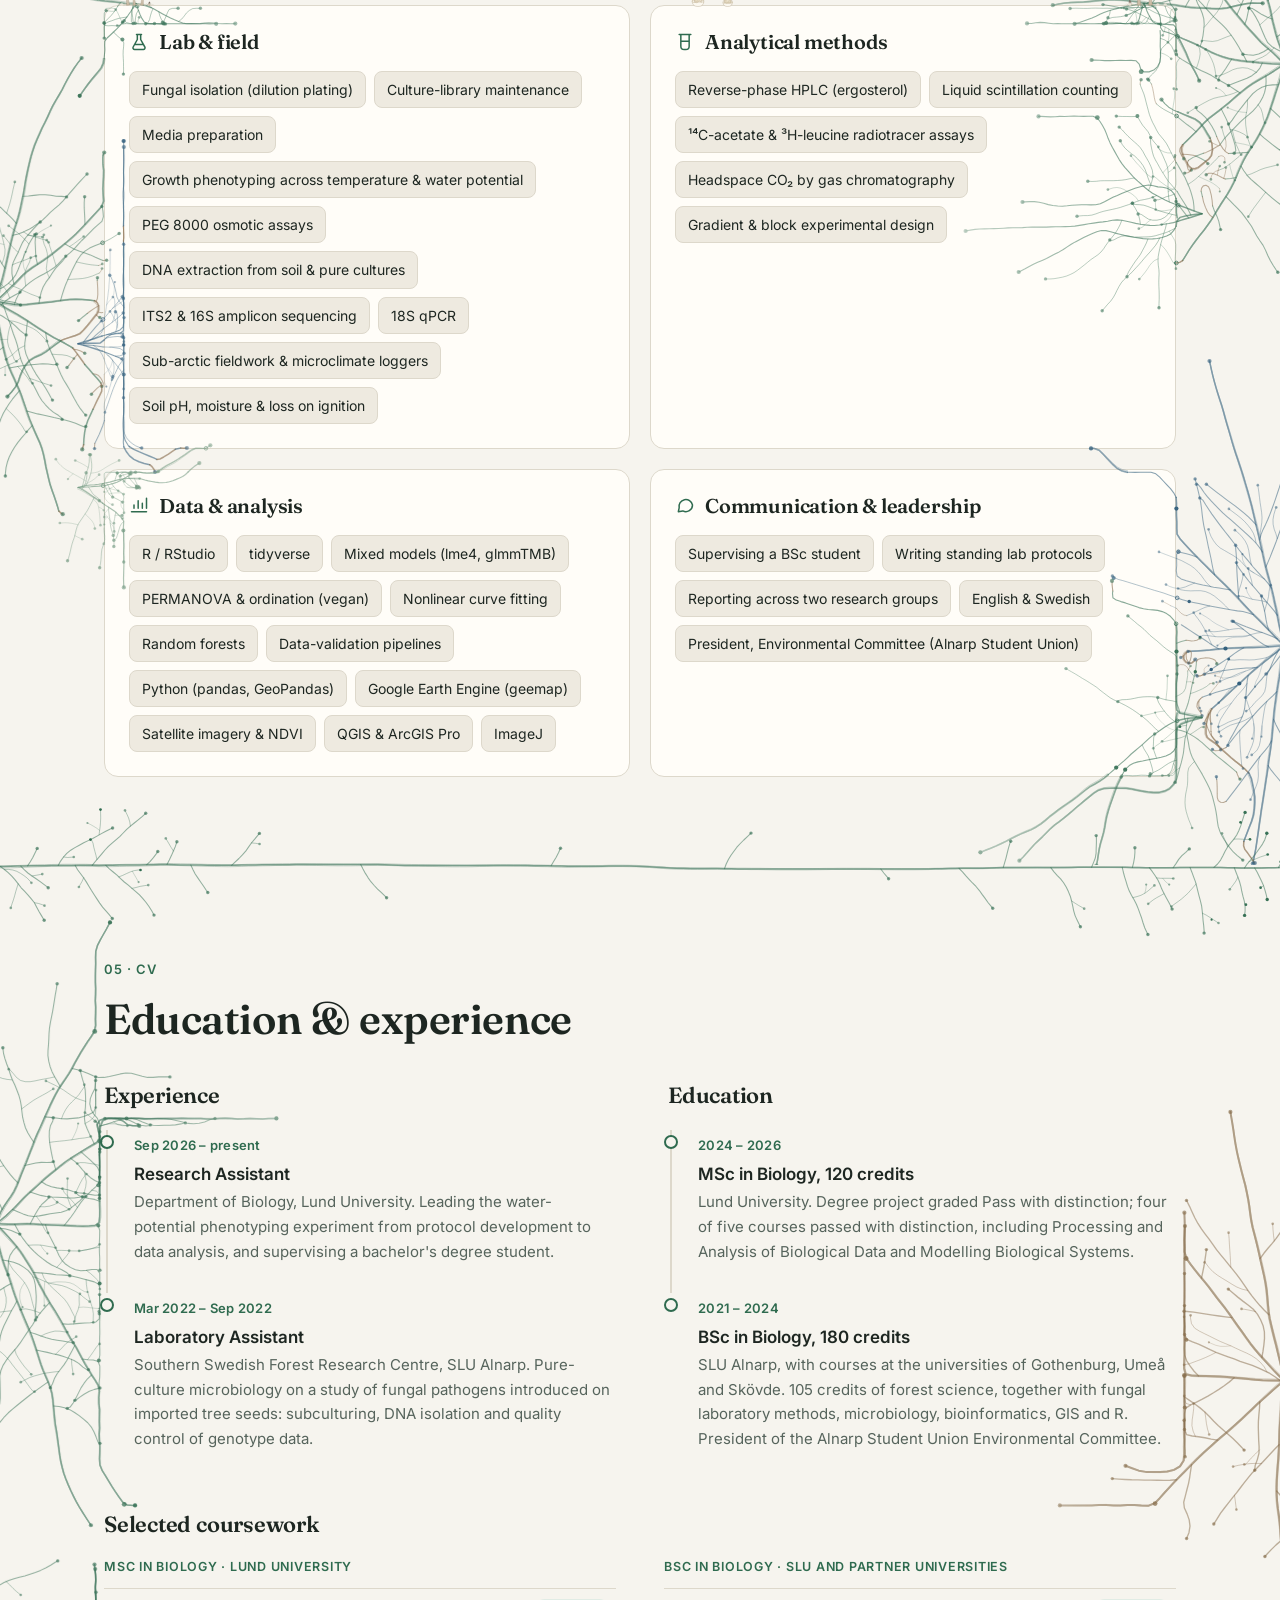
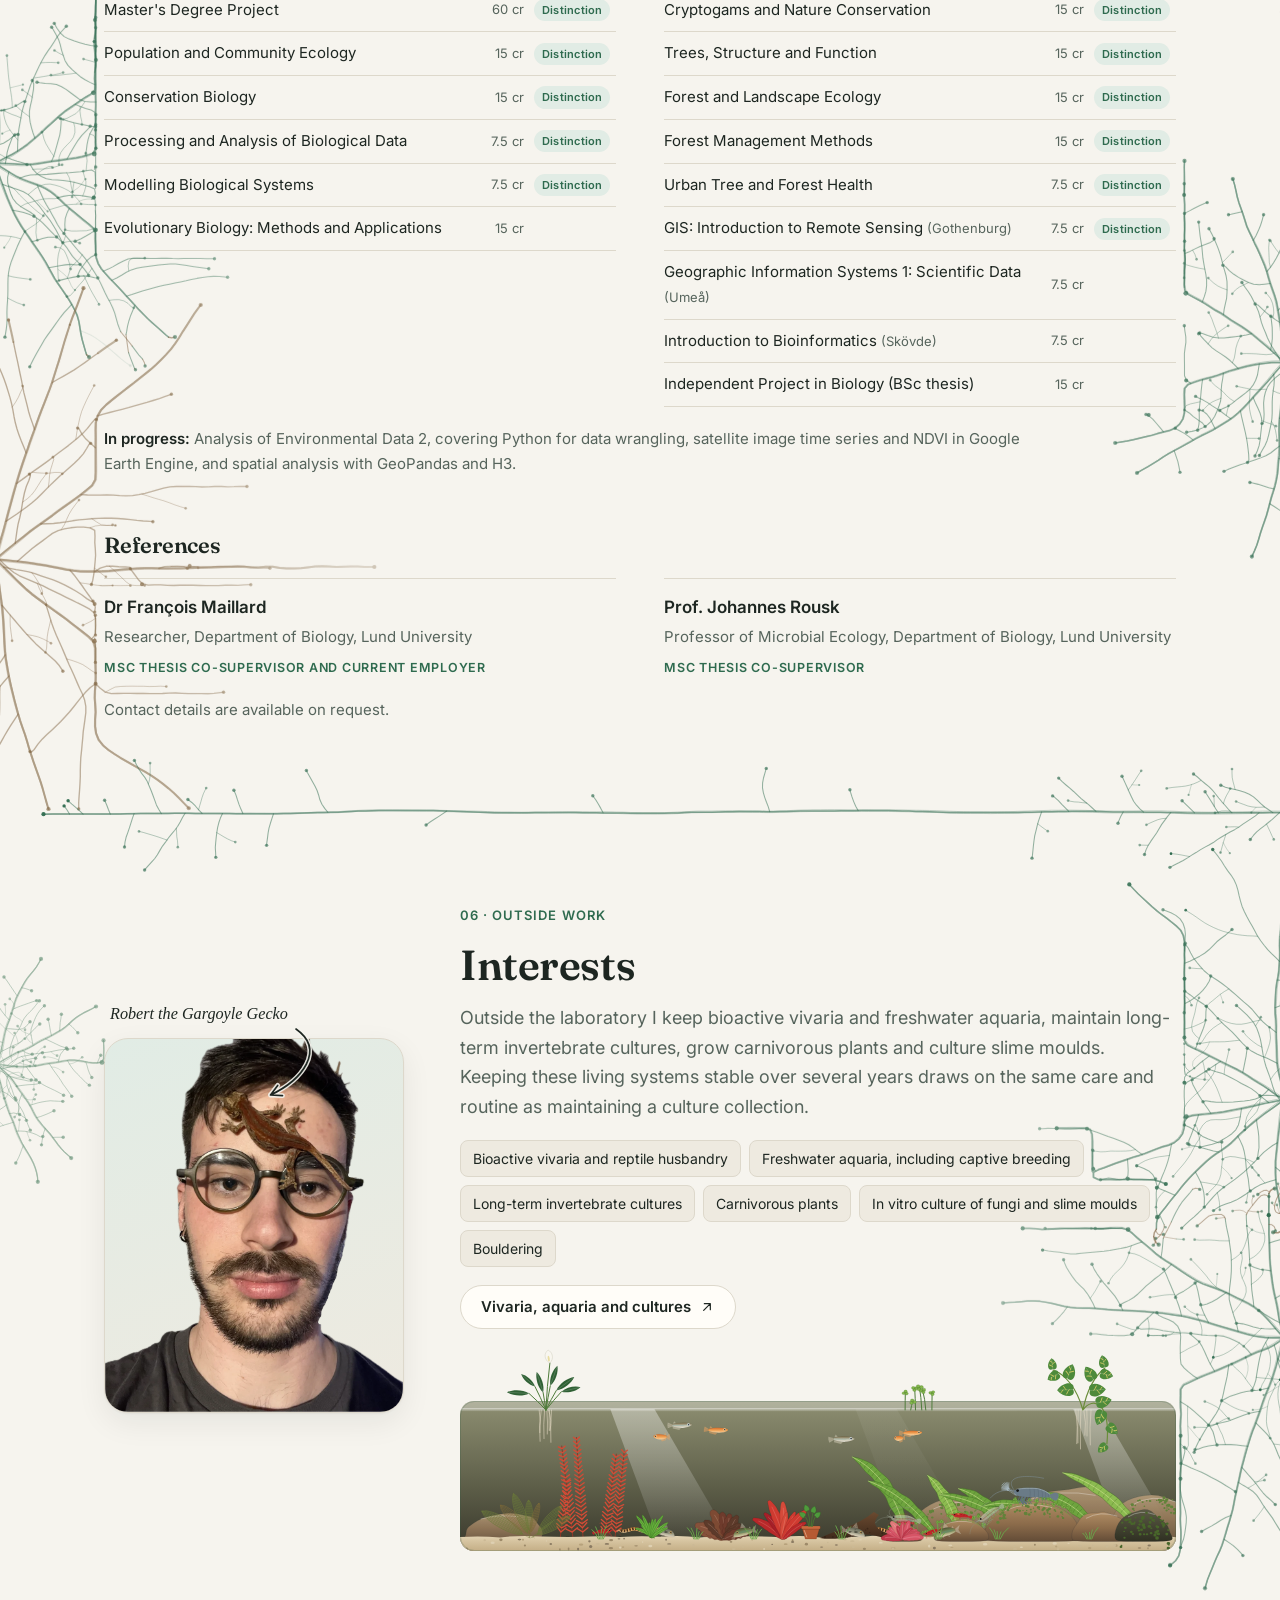
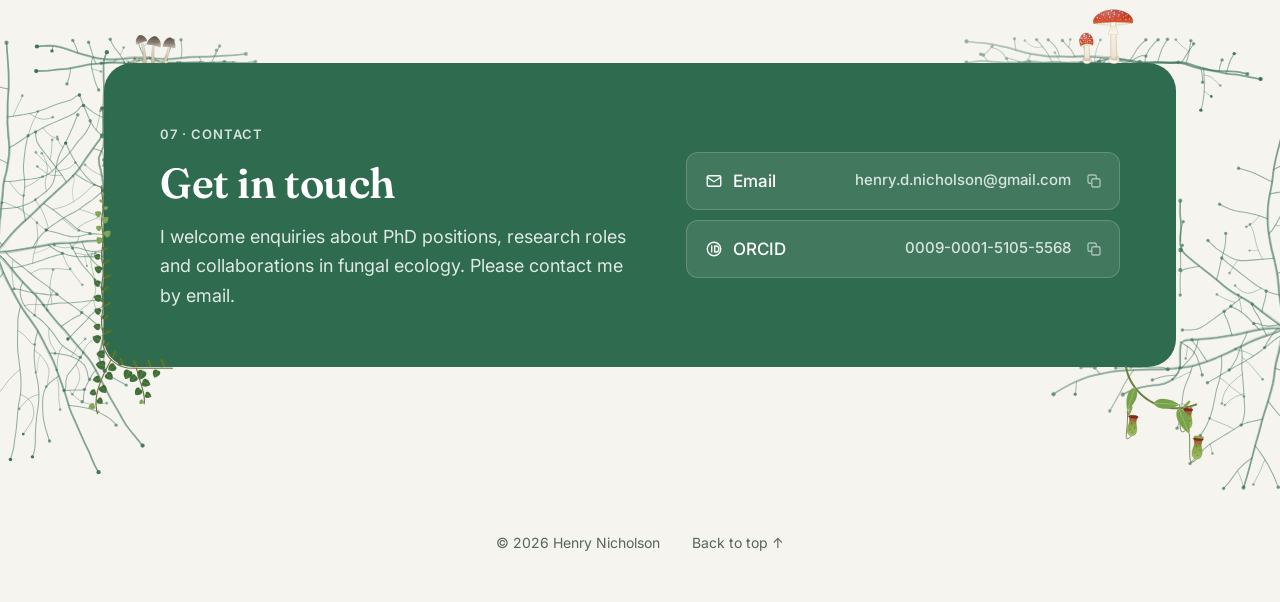
==== commit 82b934d0: "Enlarge photos on click; specific hobby names" ====
--- a/index.html
+++ b/index.html
@@ -476,5 +476,6 @@
   <script src="js/topo.js" defer></script>
   <script src="js/life.js" defer></script>
   <script src="js/ferns.js" defer></script>
+  <script src="js/lightbox.js" defer></script>
 </body>
 </html>
--- a/css/style.css
+++ b/css/style.css
@@ -1081,3 +1081,101 @@
 .fern-layer .fern-edge { fill: none; stroke: var(--fv); stroke-width: .55; stroke-linecap: round; stroke-linejoin: round; opacity: .85; }
 .fern-layer .fern-scale { fill: none; stroke: var(--fs); stroke-width: .7; stroke-linecap: round; }
 @media print { .fern-layer { display: none; } }
+
+/* ---------- Hobbies page (hobbies.html) and its link in "Outside work" ---------- */
+.interests-more { margin-top: 18px; }
+.prose + .gallery { margin-top: 32px; }
+.hobby-mosaic { margin-top: 40px; }
+.project-meta a { color: inherit; text-underline-offset: 3px; }
+.gallery.duo { grid-template-columns: 1.9fr 1fr; }
+.gallery.pair { grid-template-columns: 1fr 1fr; }
+.gallery.pair .photo img { height: 380px; }
+@media (max-width: 860px) {
+  .gallery.duo .photo:first-child, .gallery.pair .photo:first-child { grid-column: auto; }
+  .gallery.pair .photo img { height: 300px; }
+}
+@media (max-width: 520px) { .hobby-mosaic .tile:nth-child(3):last-child { grid-column: 1 / -1; } }
+.tile.big { grid-column: span 2; grid-row: span 2; }
+.tile video { display: block; width: 100%; height: 100%; object-fit: cover; }
+.tile figcaption { pointer-events: none; }
+.photo video { display: block; width: 100%; height: auto; border-radius: var(--radius); border: 1px solid var(--line); background: var(--surface-2); }
+.gallery .photo video { height: 320px; object-fit: cover; }
+.gallery.pair .photo video { height: 380px; }
+.hobby-mosaic + .tub-text { margin-top: 36px; }
+/* Clips that show their own playback controls (touchscreens, reduced motion): the caption becomes a strip
+   under the video, so the controls never sit on top of the text. */
+.tile:has(video[controls]) { display: flex; flex-direction: column; }
+.tile:has(video[controls]) video { flex: 1 1 0; min-height: 0; height: auto; }
+.tile:has(video[controls]) figcaption { position: static; padding: 8px 12px 10px; background: #0b120e; }
+@media (max-width: 860px) { .gallery .photo video { height: 240px; } .gallery.pair .photo video { height: 300px; } }
+
+/* ---------- Photo viewer (js/lightbox.js): click or tap any photo to see it larger ---------- */
+img.zoomable { cursor: zoom-in; }
+img.zoomable:focus-visible { outline-offset: -3px; }
+html.lb-lock { overflow: hidden; scrollbar-gutter: stable; }
+.lightbox {
+  position: fixed; inset: 0; width: 100%; height: 100%; max-width: none; max-height: none;
+  margin: 0; padding: 0; border: 0; overflow: hidden;
+  background: rgba(8, 12, 10, .94); color: #fff;
+  opacity: 0; transition: opacity .2s ease;
+  overscroll-behavior: contain; -webkit-tap-highlight-color: transparent;
+}
+.lightbox[open] { display: flex; align-items: center; justify-content: center; }
+.lightbox.is-open { opacity: 1; }
+.lightbox::backdrop { background: transparent; }
+.lightbox [hidden] { display: none; }
+/* Room kept clear for the close button (top), the photo count (bottom) and the arrows (sides);
+   --lb-cap is the caption's height, set by the script. */
+.lb-figure {
+  --lb-top: 64px; --lb-bottom: 52px; --lb-side: 80px;
+  margin: 0; display: flex; flex-direction: column; align-items: center; gap: 14px;
+  transform: scale(.97); transition: transform .3s cubic-bezier(.2, .7, .2, 1);
+}
+.lightbox.is-open .lb-figure { transform: none; }
+.lb-img {
+  display: block; width: auto; height: auto;
+  max-width: calc(100vw - 2 * var(--lb-side));
+  max-height: calc(100vh - var(--lb-top) - var(--lb-bottom) - var(--lb-cap, 0px));
+  max-height: calc(100dvh - var(--lb-top) - var(--lb-bottom) - var(--lb-cap, 0px));
+  border-radius: 10px; box-shadow: 0 24px 70px rgba(0, 0, 0, .55);
+  opacity: 0; transition: opacity .2s ease;
+}
+.lb-img.is-ready { opacity: 1; }
+.lb-img.lb-plot { background: #fff; padding: 12px; }
+.lb-caption {
+  max-width: min(62ch, calc(100vw - 48px)); margin: 0;
+  text-align: center; font-size: 15px; line-height: 1.5; color: rgba(255, 255, 255, .86);
+}
+.lb-caption a { color: #9fd8b8; }
+.lb-count {
+  position: absolute; left: 0; right: 0; bottom: 16px; margin: 0; pointer-events: none;
+  text-align: center; font-size: 13px; letter-spacing: .06em; color: rgba(255, 255, 255, .6);
+  font-variant-numeric: tabular-nums;
+}
+.lb-btn {
+  position: absolute; display: grid; place-items: center; width: 46px; height: 46px; padding: 0;
+  border: 0; border-radius: 50%; background: rgba(255, 255, 255, .1); color: #fff; cursor: pointer;
+  transition: background-color .15s ease;
+}
+.lb-btn:hover { background: rgba(255, 255, 255, .2); }
+.lb-btn:focus-visible { outline: 2px solid #9fd8b8; outline-offset: 3px; border-radius: 50%; }
+.lb-btn svg { width: 22px; height: 22px; fill: none; stroke: currentColor; stroke-width: 2; stroke-linecap: round; stroke-linejoin: round; }
+.lb-close { top: 14px; right: 14px; }
+.lb-prev, .lb-next { top: 50%; margin-top: -23px; }
+.lb-prev { left: 16px; }
+.lb-next { right: 16px; }
+@media (max-width: 700px) {
+  /* Phones: arrows move to the bottom corners, beside the count, and the photo can use the full width. */
+  .lb-figure { --lb-bottom: 76px; --lb-side: 12px; }
+  .lb-img { border-radius: 8px; }
+  .lb-caption { font-size: 14px; max-width: calc(100vw - 32px); }
+  .lb-close { top: 10px; right: 10px; }
+  .lb-prev, .lb-next { top: auto; bottom: 12px; margin-top: 0; }
+  .lb-prev { left: 12px; }
+  .lb-next { right: 12px; }
+  .lb-count { bottom: 26px; }
+}
+@media (prefers-reduced-motion: reduce) {
+  .lightbox, .lb-figure, .lb-img { transition: none; }
+  .lb-figure { transform: none; }
+}
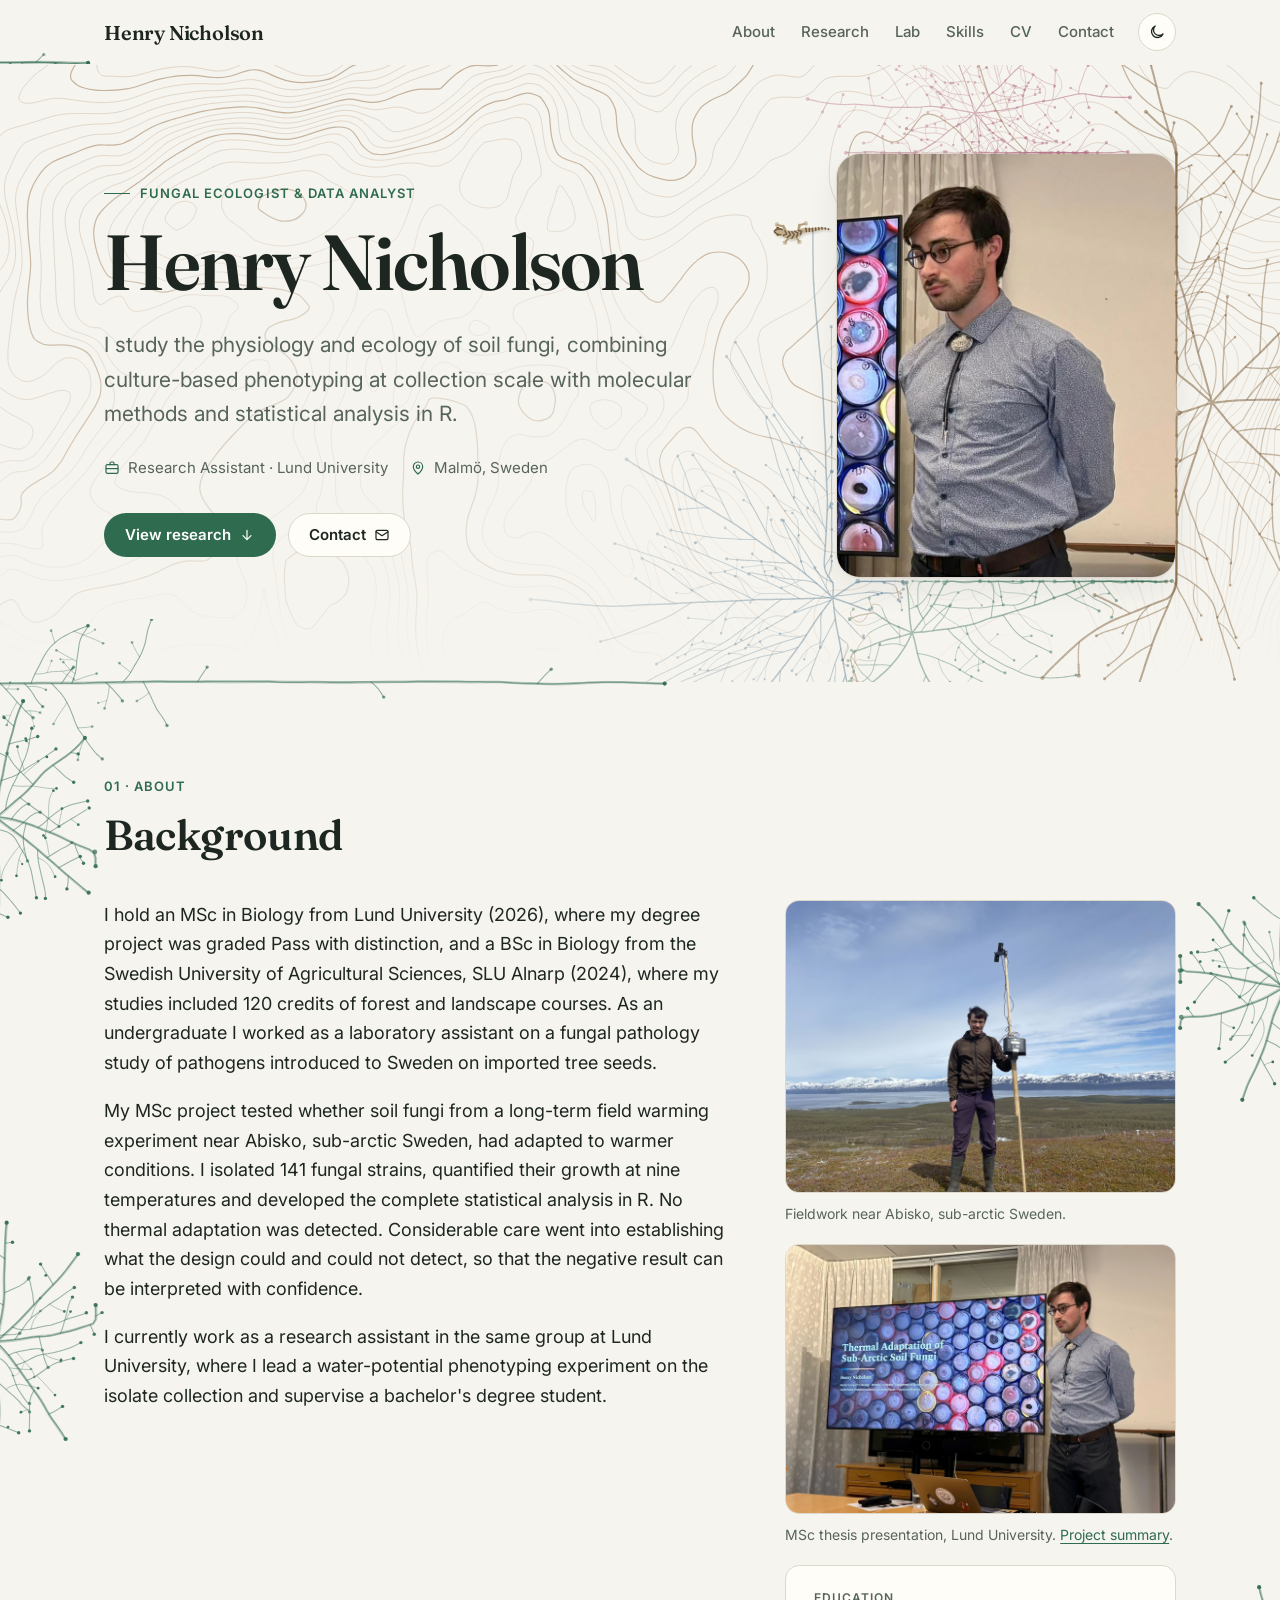
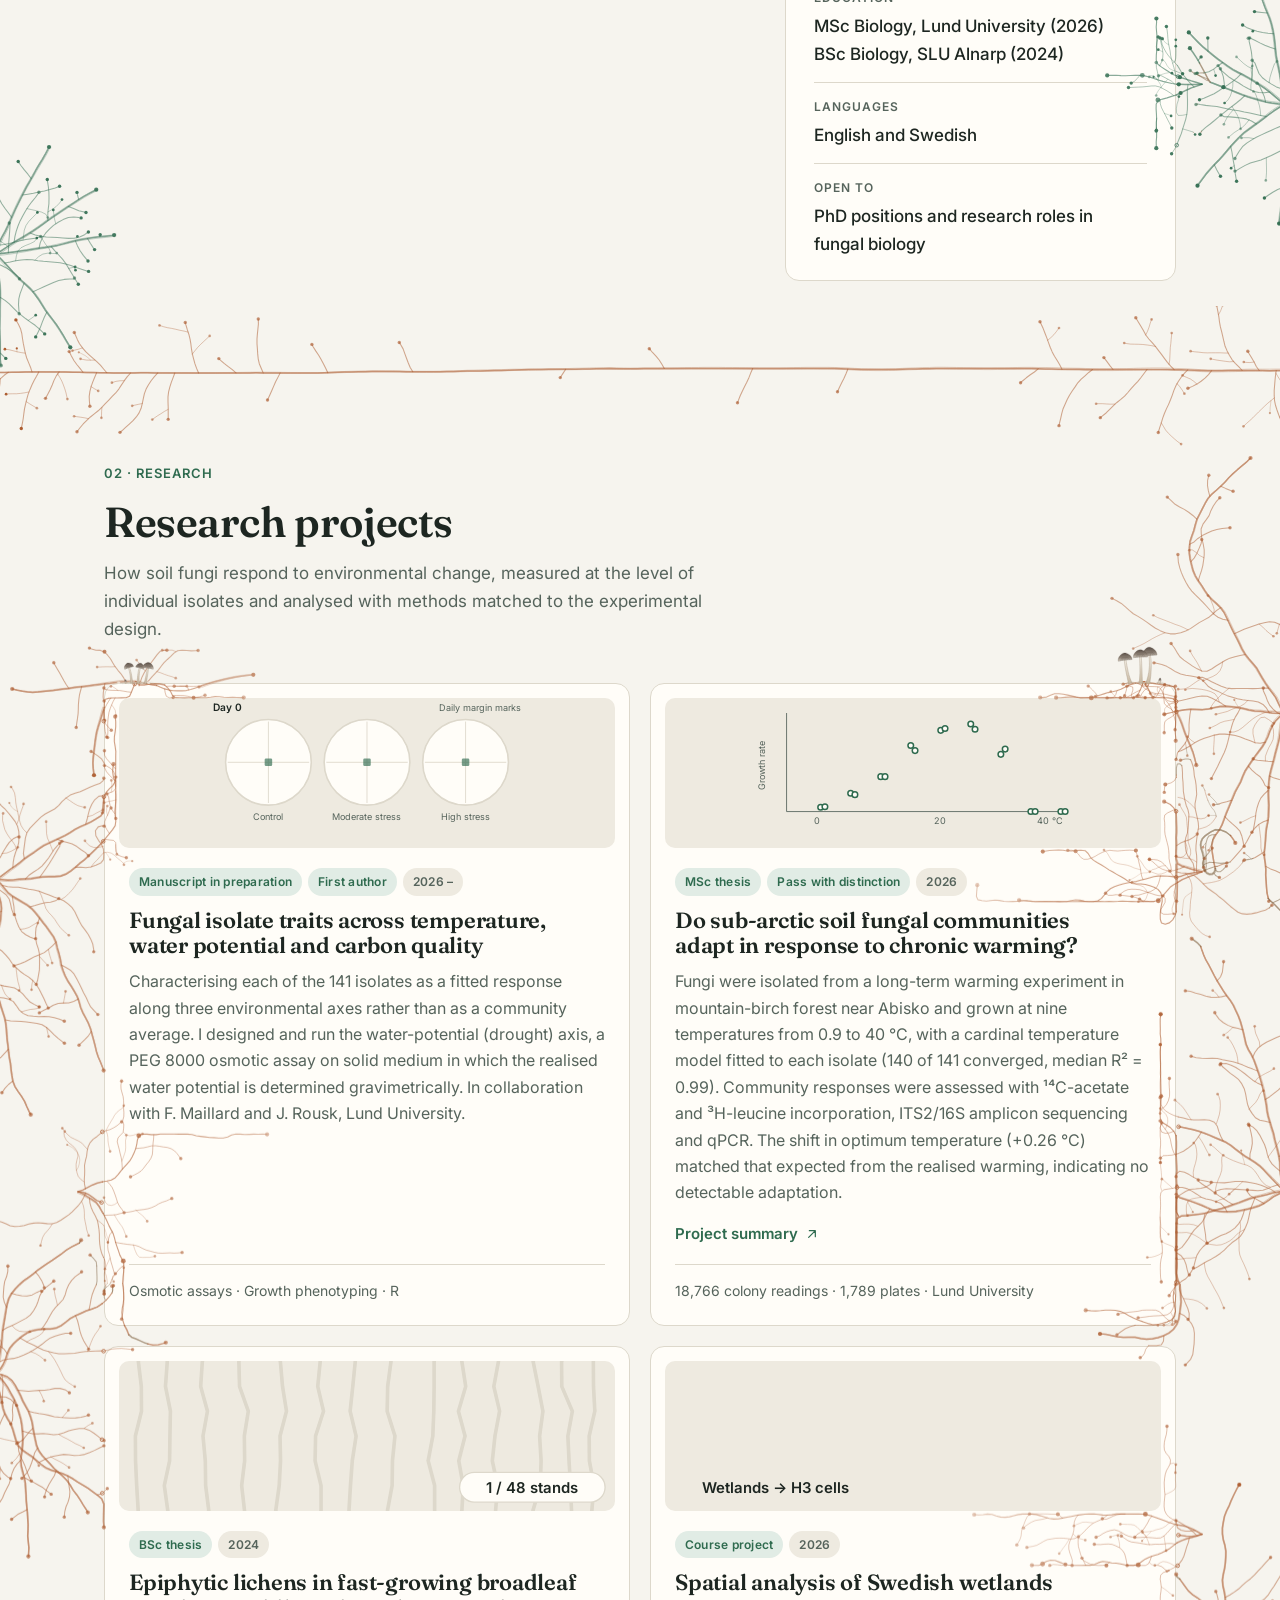
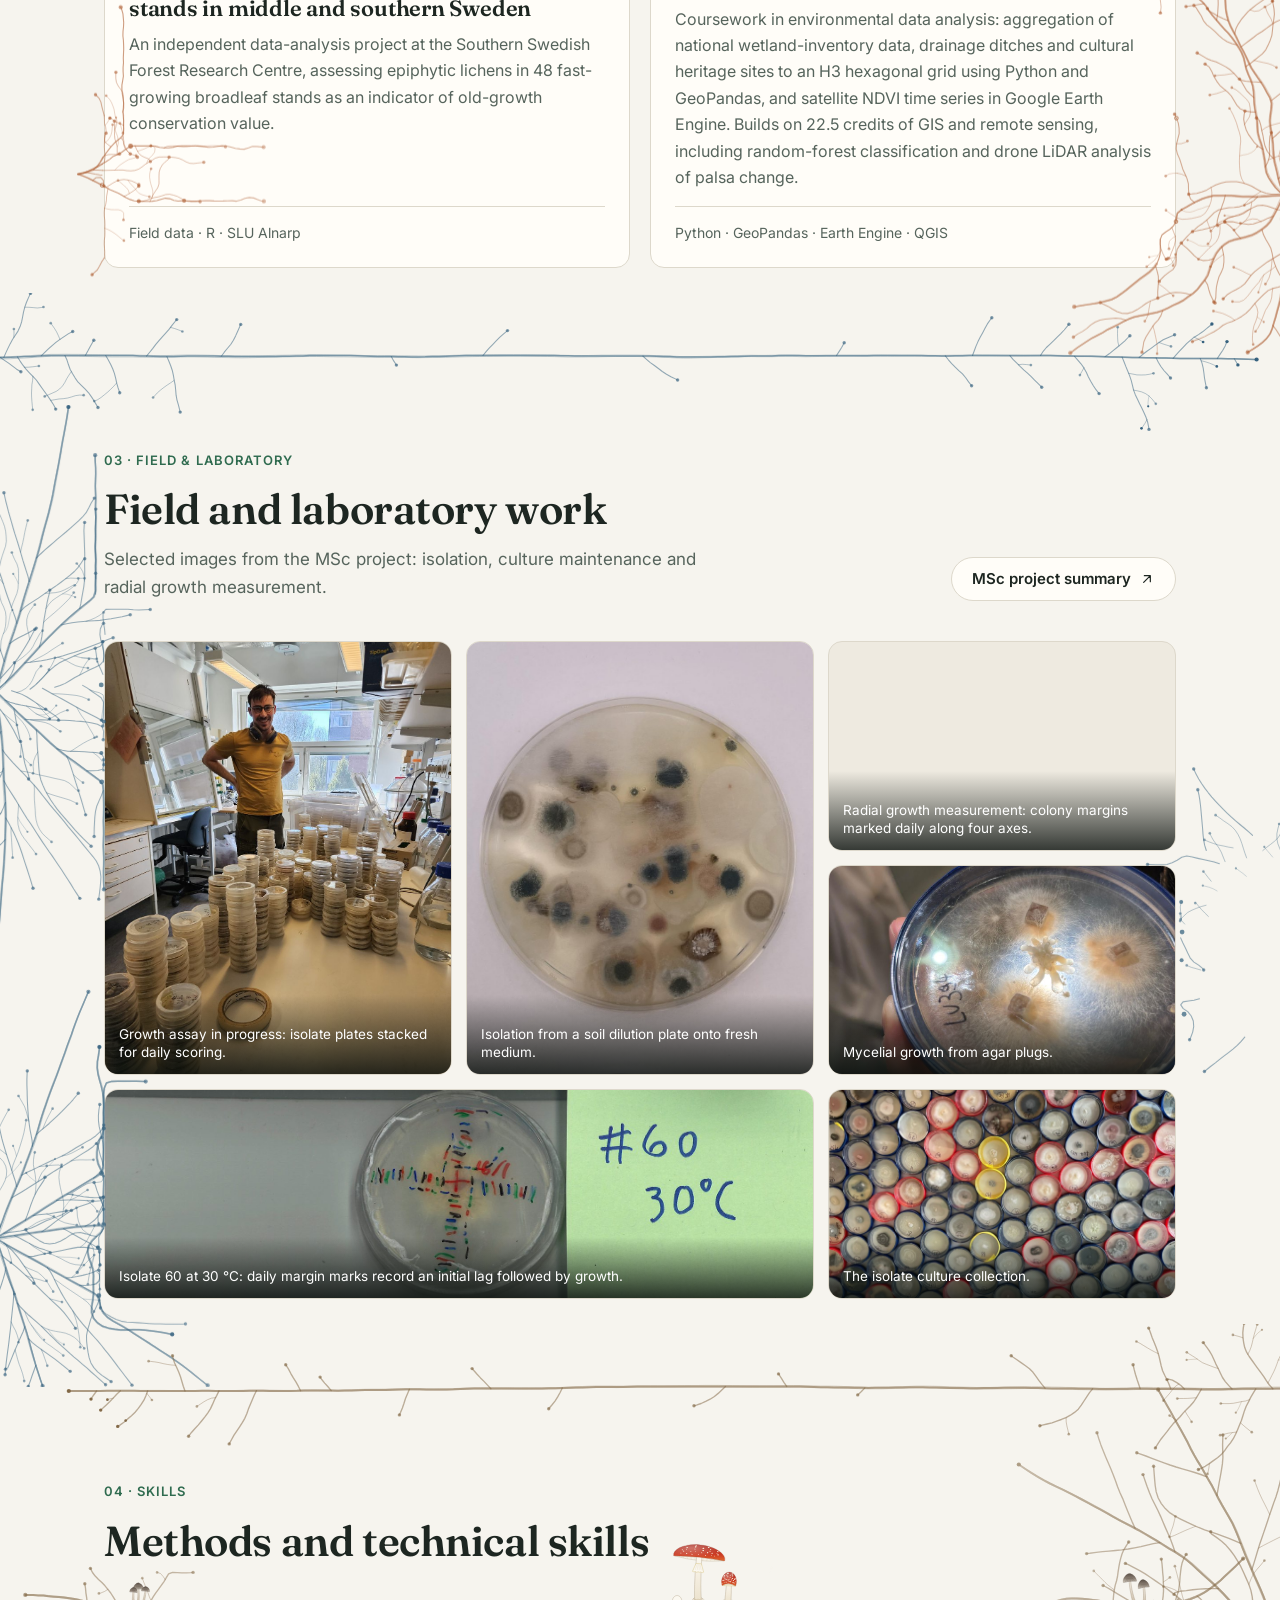
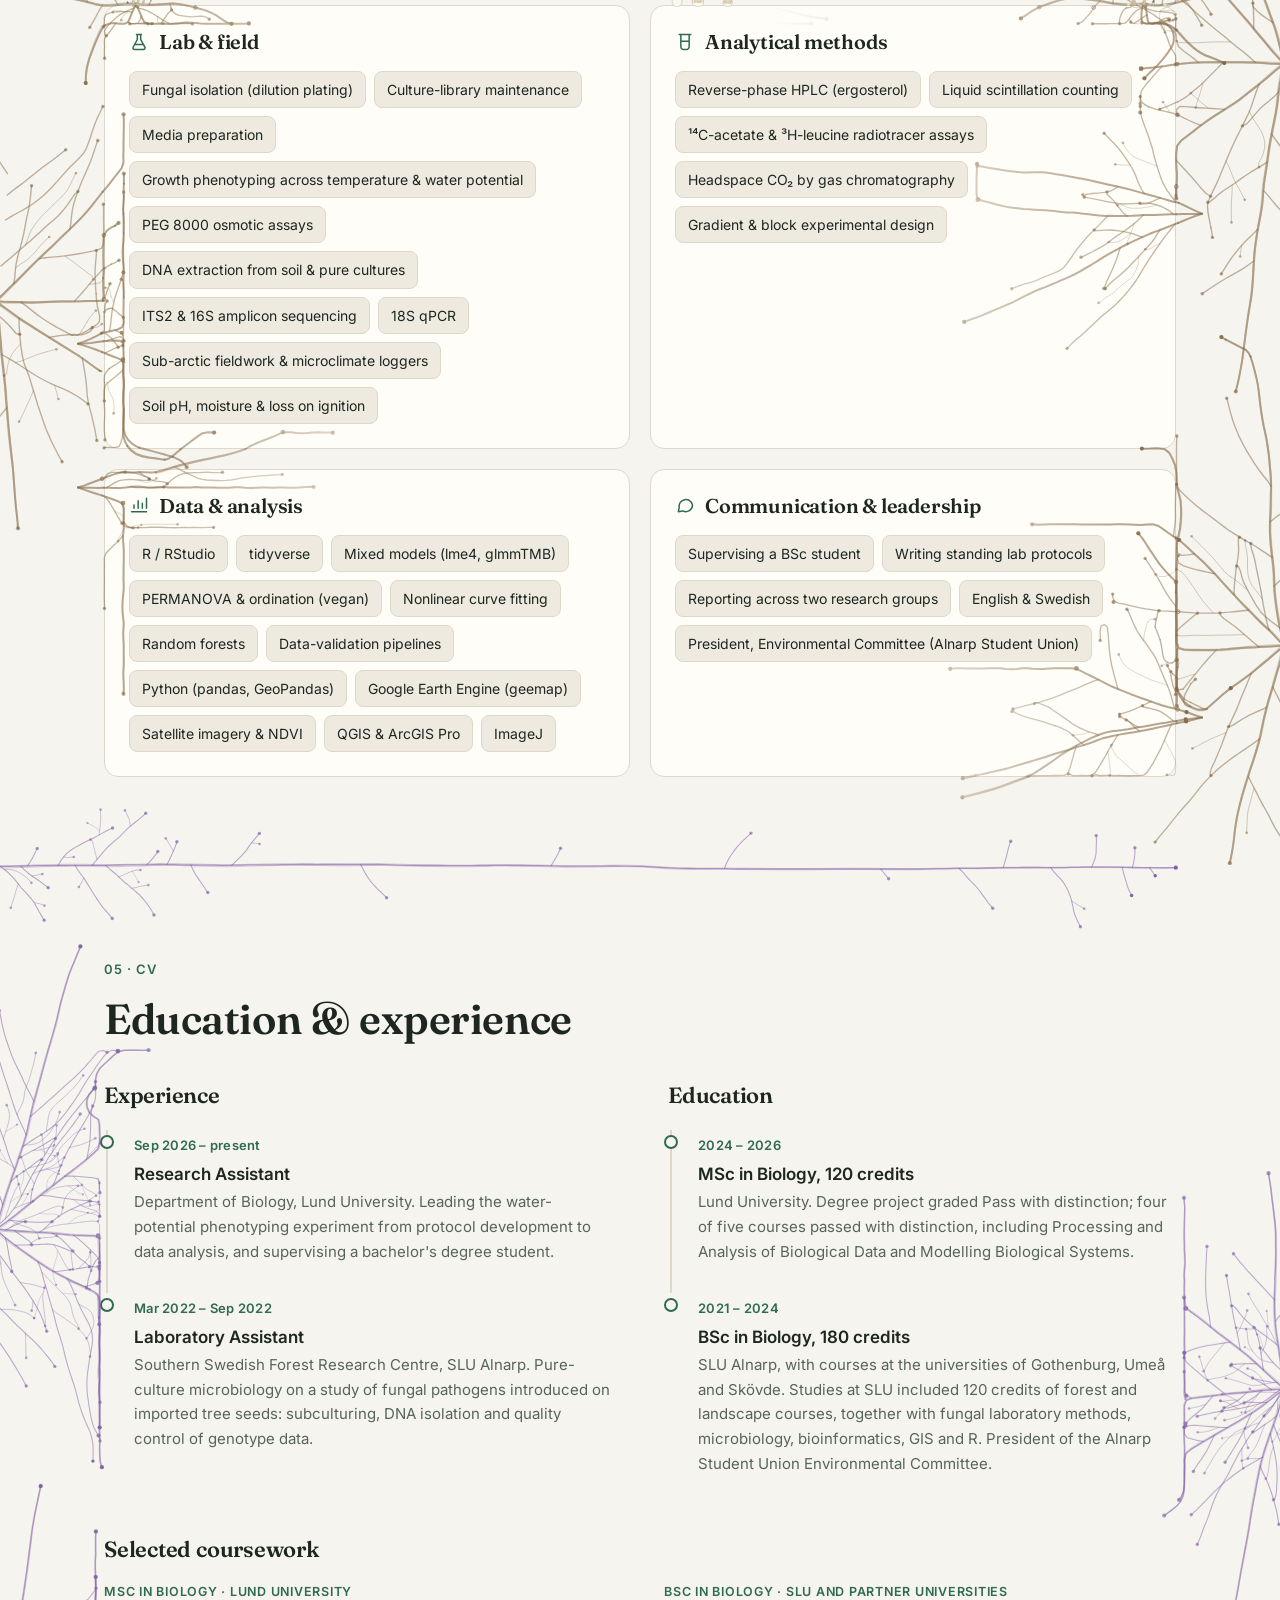
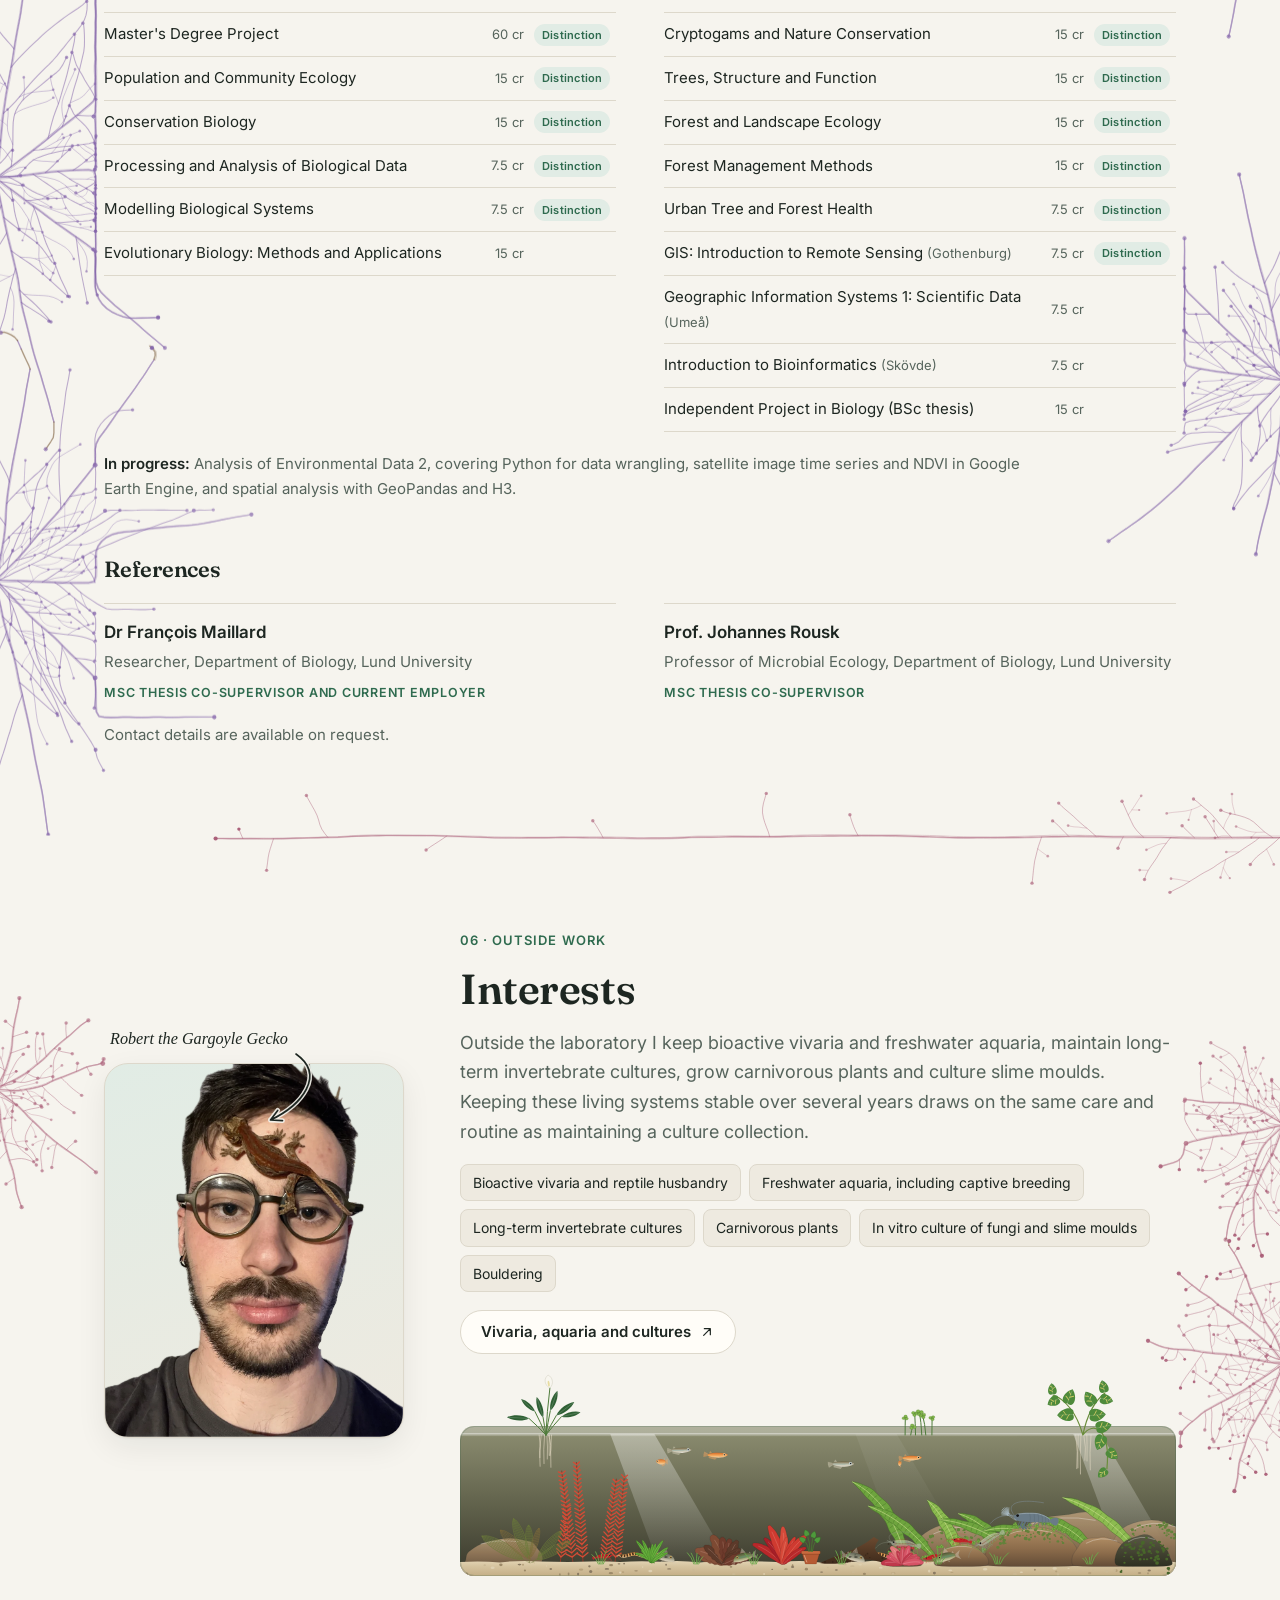
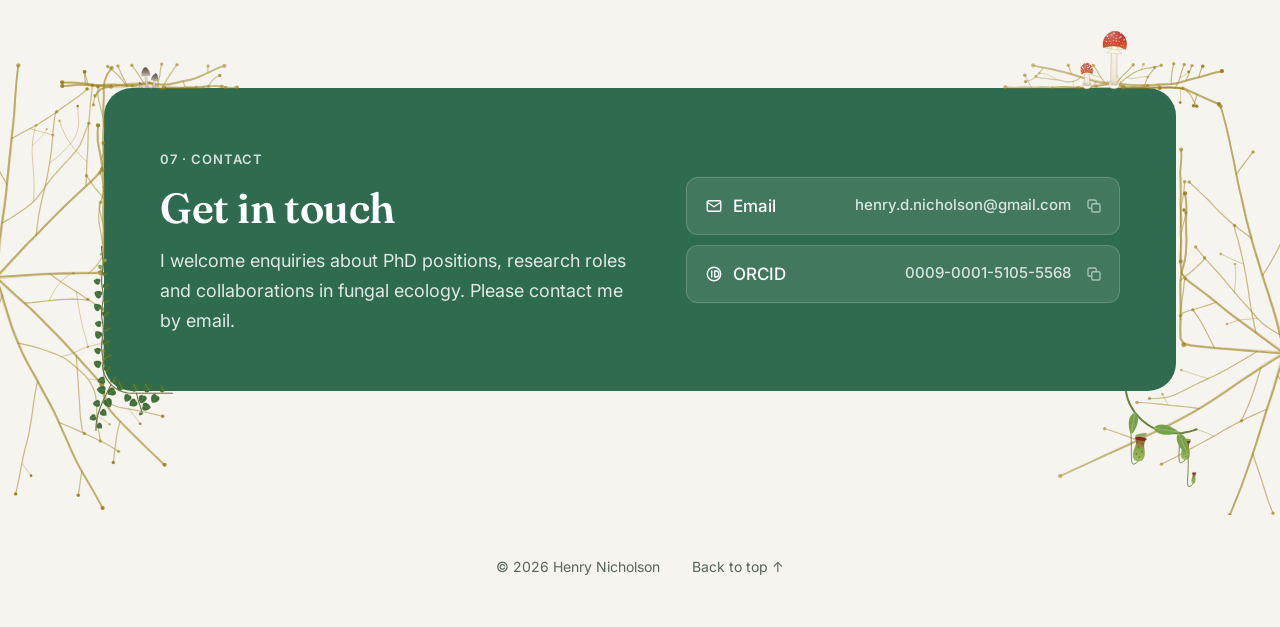
==== commit c02c9bc0: "Credit totals to match the merit record" ====
--- a/index.html
+++ b/index.html
@@ -127,7 +127,7 @@
         </div>
         <div class="about-grid">
           <div class="about-text reveal">
-            <p>I hold an MSc in Biology from Lund University (2026), where my degree project was graded Pass with distinction, and a BSc in Biology from the Swedish University of Agricultural Sciences, SLU Alnarp (2024), including 105 credits of forest science. As an undergraduate I worked as a laboratory assistant on a fungal pathology study of pathogens introduced to Sweden on imported tree seeds.</p>
+            <p>I hold an MSc in Biology from Lund University (2026), where my degree project was graded Pass with distinction, and a BSc in Biology from the Swedish University of Agricultural Sciences, SLU Alnarp (2024), where my studies included 120 credits of forest and landscape courses. As an undergraduate I worked as a laboratory assistant on a fungal pathology study of pathogens introduced to Sweden on imported tree seeds.</p>
             <p>My MSc project tested whether soil fungi from a long-term field warming experiment near Abisko, sub-arctic Sweden, had adapted to warmer conditions. I isolated 141 fungal strains, quantified their growth at nine temperatures and developed the complete statistical analysis in R. No thermal adaptation was detected. Considerable care went into establishing what the design could and could not detect, so that the negative result can be interpreted with confidence.</p>
             <p>I currently work as a research assistant in the same group at Lund University, where I lead a water-potential phenotyping experiment on the isolate collection and supervise a bachelor's degree student.</p>
           </div>
@@ -199,7 +199,7 @@
             </div>
             <div class="tags"><span class="tag">Course project</span><span class="tag tag-muted">2026</span></div>
             <h3>Spatial analysis of Swedish wetlands</h3>
-            <p>Coursework in environmental data analysis: aggregation of national wetland-inventory data, drainage ditches and cultural heritage sites to an H3 hexagonal grid using Python and GeoPandas, and satellite NDVI time series in Google Earth Engine. Builds on 15 credits of GIS and remote sensing, including random-forest classification and drone LiDAR analysis of palsa change.</p>
+            <p>Coursework in environmental data analysis: aggregation of national wetland-inventory data, drainage ditches and cultural heritage sites to an H3 hexagonal grid using Python and GeoPandas, and satellite NDVI time series in Google Earth Engine. Builds on 22.5 credits of GIS and remote sensing, including random-forest classification and drone LiDAR analysis of palsa change.</p>
             <div class="card-foot">Python · GeoPandas · Earth Engine · QGIS</div>
           </article>
         </div>
@@ -353,7 +353,7 @@
               <li>
                 <span class="when">2021 – 2024</span>
                 <p class="what">BSc in Biology, 180 credits</p>
-                <p class="where">SLU Alnarp, with courses at the universities of Gothenburg, Umeå and Skövde. 105 credits of forest science, together with fungal laboratory methods, microbiology, bioinformatics, GIS and R. President of the Alnarp Student Union Environmental Committee.</p>
+                <p class="where">SLU Alnarp, with courses at the universities of Gothenburg, Umeå and Skövde. Studies at SLU included 120 credits of forest and landscape courses, together with fungal laboratory methods, microbiology, bioinformatics, GIS and R. President of the Alnarp Student Union Environmental Committee.</p>
               </li>
             </ol>
           </div>
--- a/css/style.css
+++ b/css/style.css
@@ -18,8 +18,11 @@
   --ochre-soft: #f5e6c6;
   --hyphae: 47, 107, 79;          /* RGB of the hero network */
   --hyphae-cord: 128, 101, 66;    /* growth forms of other species: cord-formers, dense and fan-like */
-  --hyphae-dense: 104, 146, 120;
+  --hyphae-dense: 168, 90, 116;   /* rose */
   --hyphae-fan: 46, 92, 122;
+  --hyphae-sinuous: 170, 86, 40;  /* rust */
+  --hyphae-forked: 122, 88, 164;  /* lilac */
+  --hyphae-sparse: 150, 122, 14;  /* sulphur */
   --pigment: 122, 92, 58;         /* melanised hyphae at an interaction front */
   --cta-bg: #2f6b4f;              /* contact card */
   --cta-ink: #ffffff;
@@ -48,8 +51,8 @@
     --ochre-soft: #3b2e17;
     --hyphae: 124, 193, 156;
     --hyphae-cord: 206, 178, 134;
-    --hyphae-dense: 172, 214, 190;
-    --hyphae-fan: 132, 182, 214;
+    --hyphae-dense: 230, 158, 180;
+    --hyphae-fan: 132, 182, 214; --hyphae-sinuous: 228, 152, 106; --hyphae-forked: 194, 166, 232; --hyphae-sparse: 228, 206, 98;
     --pigment: 204, 168, 122;
     --cta-bg: #1f3a2c;
     --cta-ink: #e5ebe7;
@@ -73,8 +76,8 @@
   --ochre-soft: #3b2e17;
   --hyphae: 124, 193, 156;
   --hyphae-cord: 206, 178, 134;
-  --hyphae-dense: 172, 214, 190;
-  --hyphae-fan: 132, 182, 214;
+  --hyphae-dense: 230, 158, 180;
+  --hyphae-fan: 132, 182, 214; --hyphae-sinuous: 228, 152, 106; --hyphae-forked: 194, 166, 232; --hyphae-sparse: 228, 206, 98;
   --pigment: 204, 168, 122;
     --cta-bg: #1f3a2c;
     --cta-ink: #e5ebe7;
@@ -922,6 +925,9 @@
 .gecko-layer .gk-limb { fill: none; stroke: var(--gk-limb); stroke-linecap: round; stroke-linejoin: round; }
 .gecko-layer .gk-pad { fill: var(--gk-pad); }
 .gecko-layer .gk-eye { fill: var(--gk-eye); stroke: var(--gk-eye-rim); stroke-width: .7; }
+.gecko-layer .gk-tongue { fill: none; stroke: #e0848c; stroke-linecap: round; stroke-linejoin: round; }
+/* The fish react to a tap or click (js/life.js), so the tank shows a pointer. */
+@media (prefers-reduced-motion: no-preference) { .aquarium { cursor: pointer; } }
 .gecko-layer .gk-nostril { fill: var(--gk-eye); opacity: .7; }
 @media print { .topo, .aquarium, .gecko-layer { display: none; } }
 
@@ -996,6 +1002,18 @@
 .myco .m-fan .hy { stroke: rgb(var(--hyphae-fan)); }
 .myco .m-fan .tip, .myco .m-fan .mark.contact { fill: rgb(var(--hyphae-fan)); }
 .myco .m-fan .mark.attach { stroke: rgb(var(--hyphae-fan)); }
+.myco .m-sinuous .hy { stroke: rgb(var(--hyphae-sinuous)); }
+.myco .m-sinuous .tip, .myco .m-sinuous .mark.contact { fill: rgb(var(--hyphae-sinuous)); }
+.myco .m-sinuous .mark.attach { stroke: rgb(var(--hyphae-sinuous)); }
+.myco .m-forked .hy { stroke: rgb(var(--hyphae-forked)); }
+.myco .m-forked .g0 { stroke-width: 1.3; }
+.myco .m-forked .tip, .myco .m-forked .mark.contact { fill: rgb(var(--hyphae-forked)); }
+.myco .m-forked .mark.attach { stroke: rgb(var(--hyphae-forked)); }
+.myco .m-sparse .hy { stroke: rgb(var(--hyphae-sparse)); }
+.myco .m-sparse .g0 { stroke-width: 1.8; }
+.myco .m-sparse .g1 { stroke-width: 1.2; }
+.myco .m-sparse .tip, .myco .m-sparse .mark.contact { fill: rgb(var(--hyphae-sparse)); }
+.myco .m-sparse .mark.attach { stroke: rgb(var(--hyphae-sparse)); }
 /* Interaction fronts: pigmented, much-branched hyphae; invasive cords; hyphae lysed after being overgrown */
 .myco .hy.pig { stroke: rgb(var(--pigment)); }
 .myco .hy.inv { stroke-width: 2.1; }
@@ -1179,3 +1197,7 @@
   .lightbox, .lb-figure, .lb-img { transition: none; }
   .lb-figure { transform: none; }
 }
+
+/* ---------- Slime mould (js/slime.js) creeping over the "Fungi and slime moulds" section of hobbies.html ---------- */
+.slime-layer { position: absolute; left: 0; top: 0; z-index: 0; pointer-events: none; }
+@media print { .slime-layer { display: none; } }
